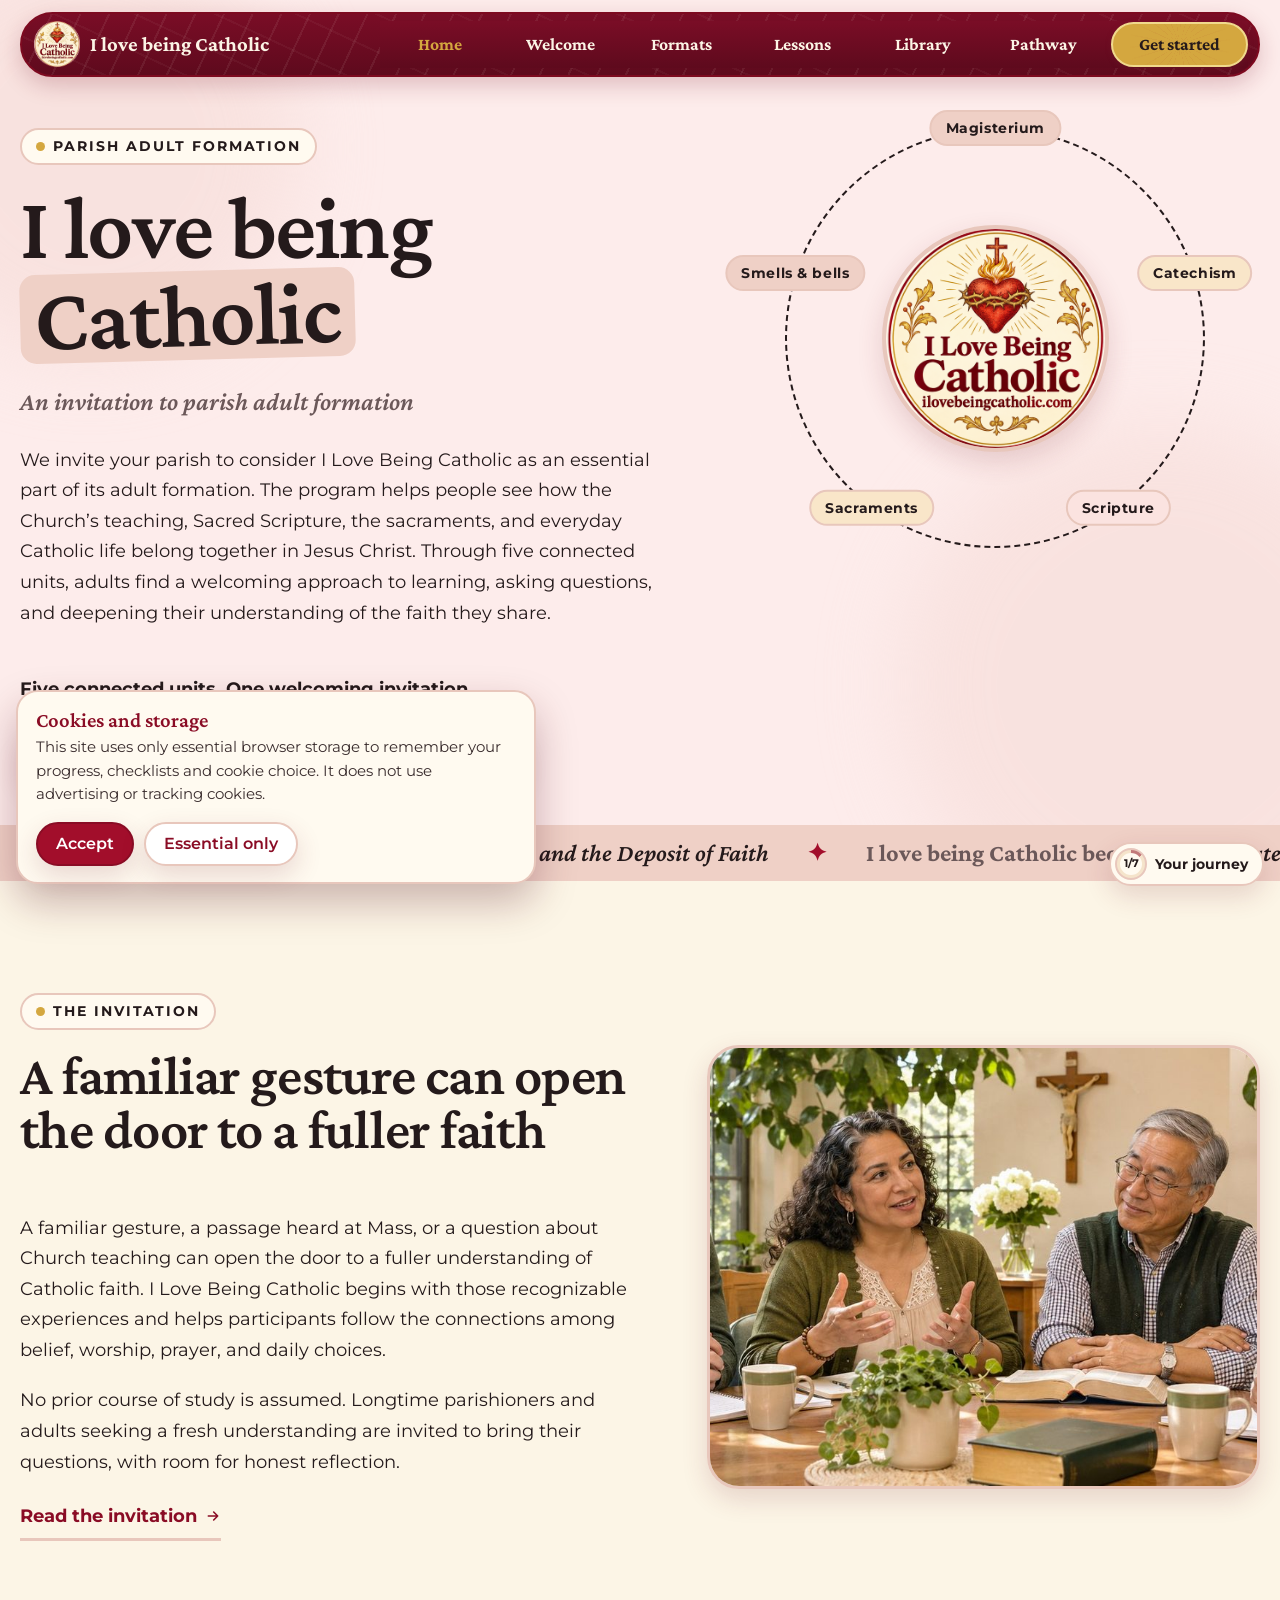
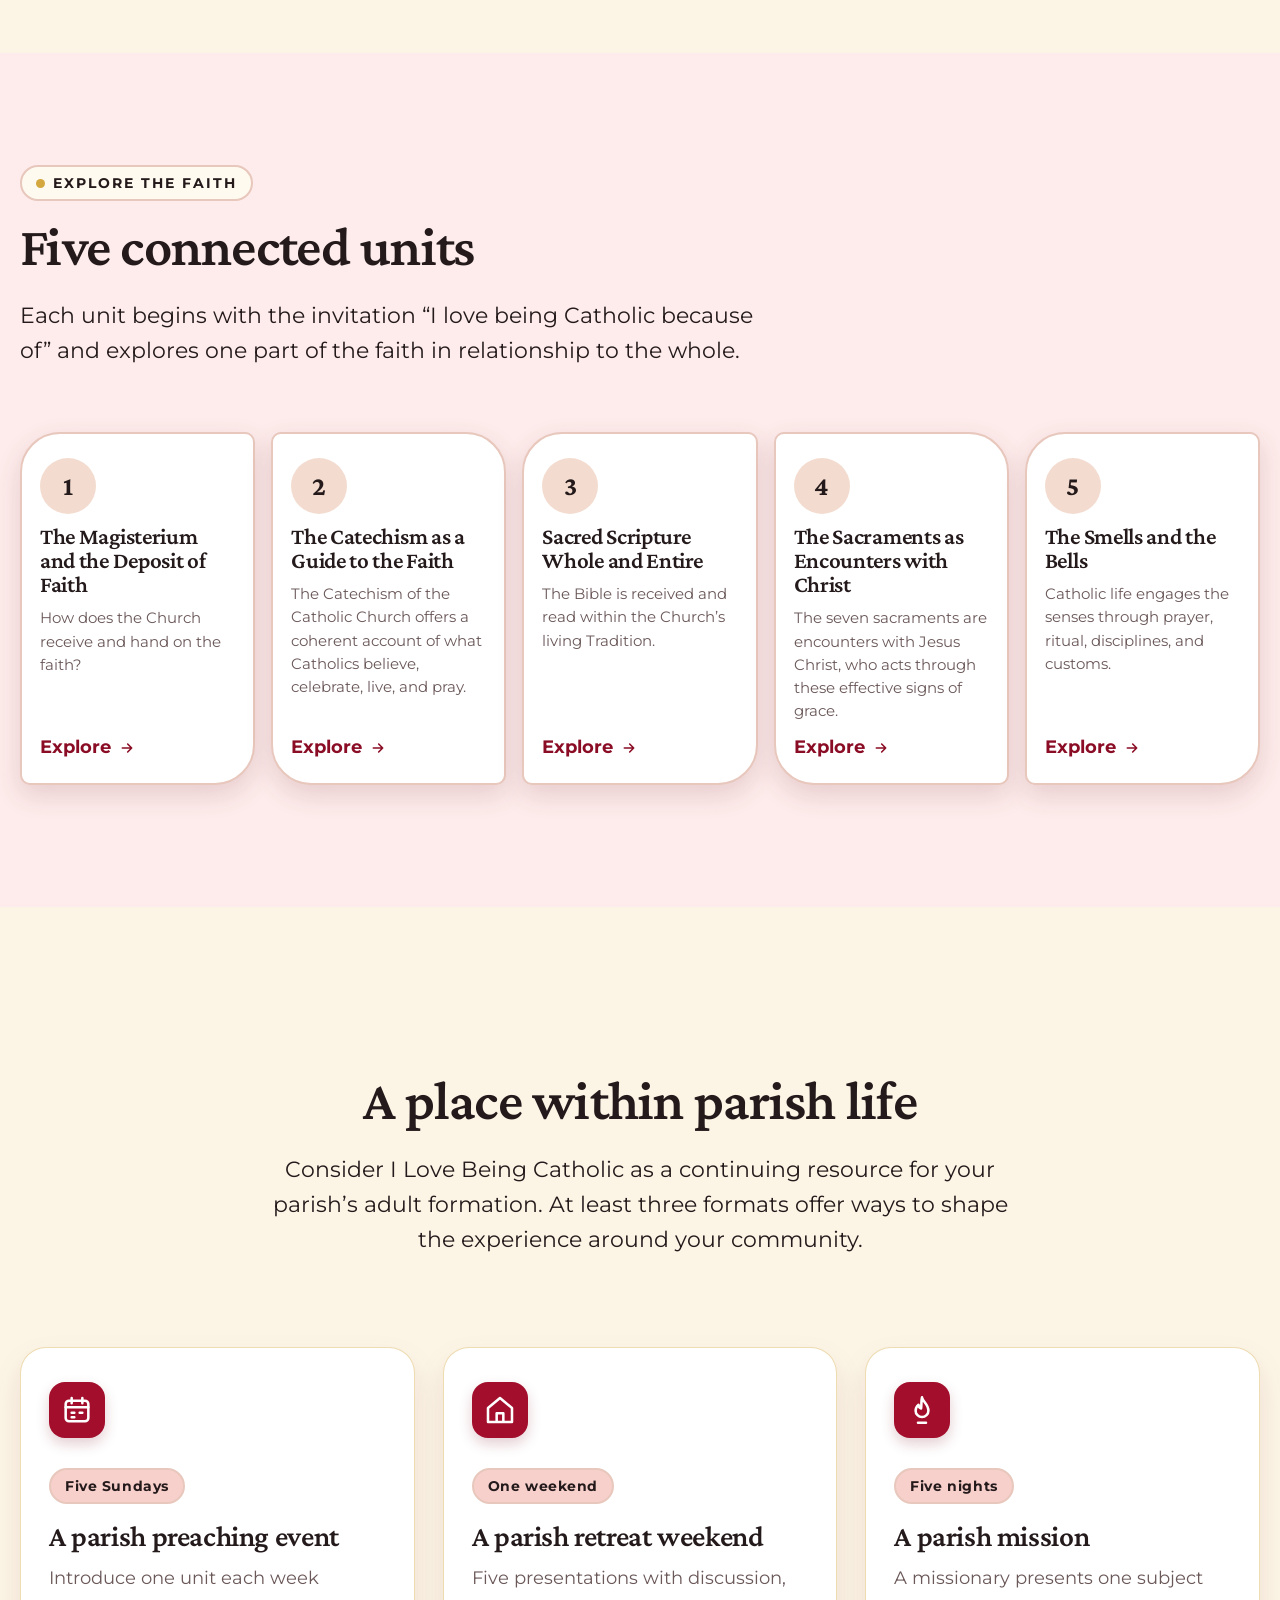
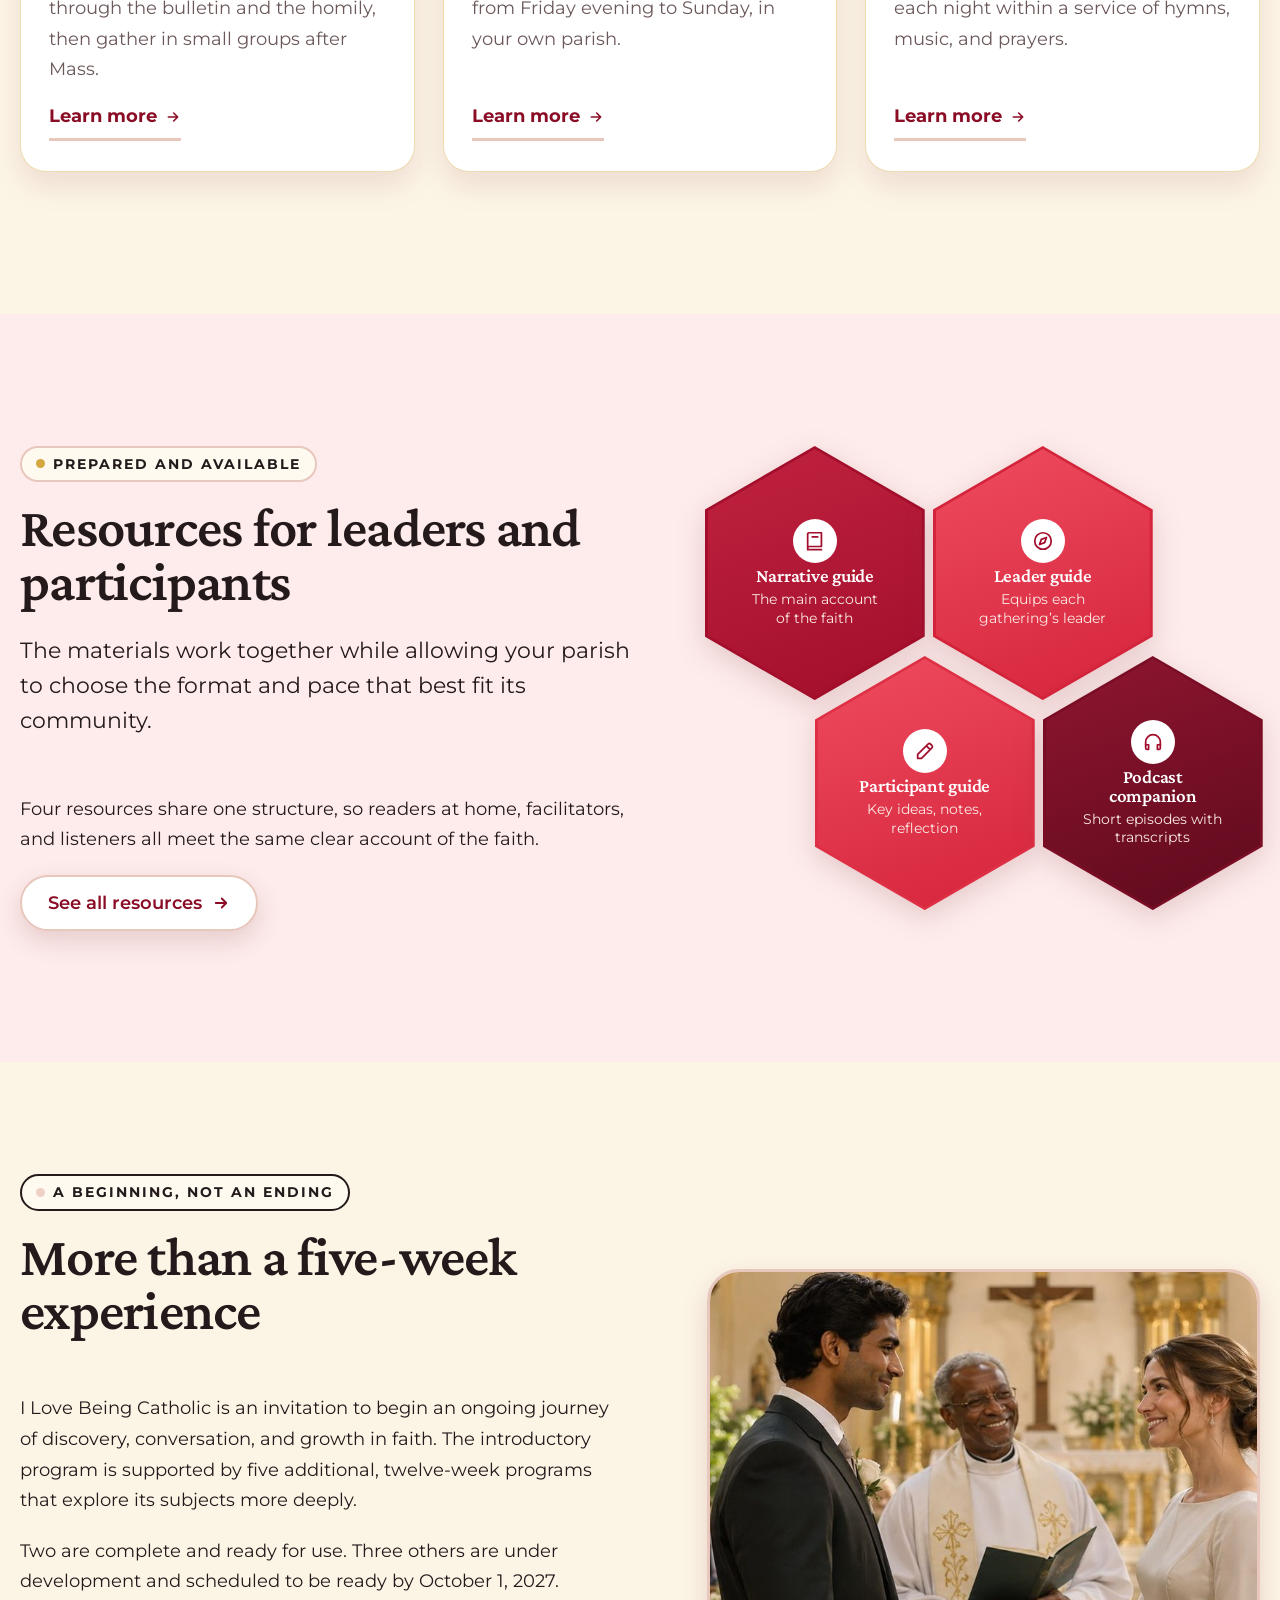
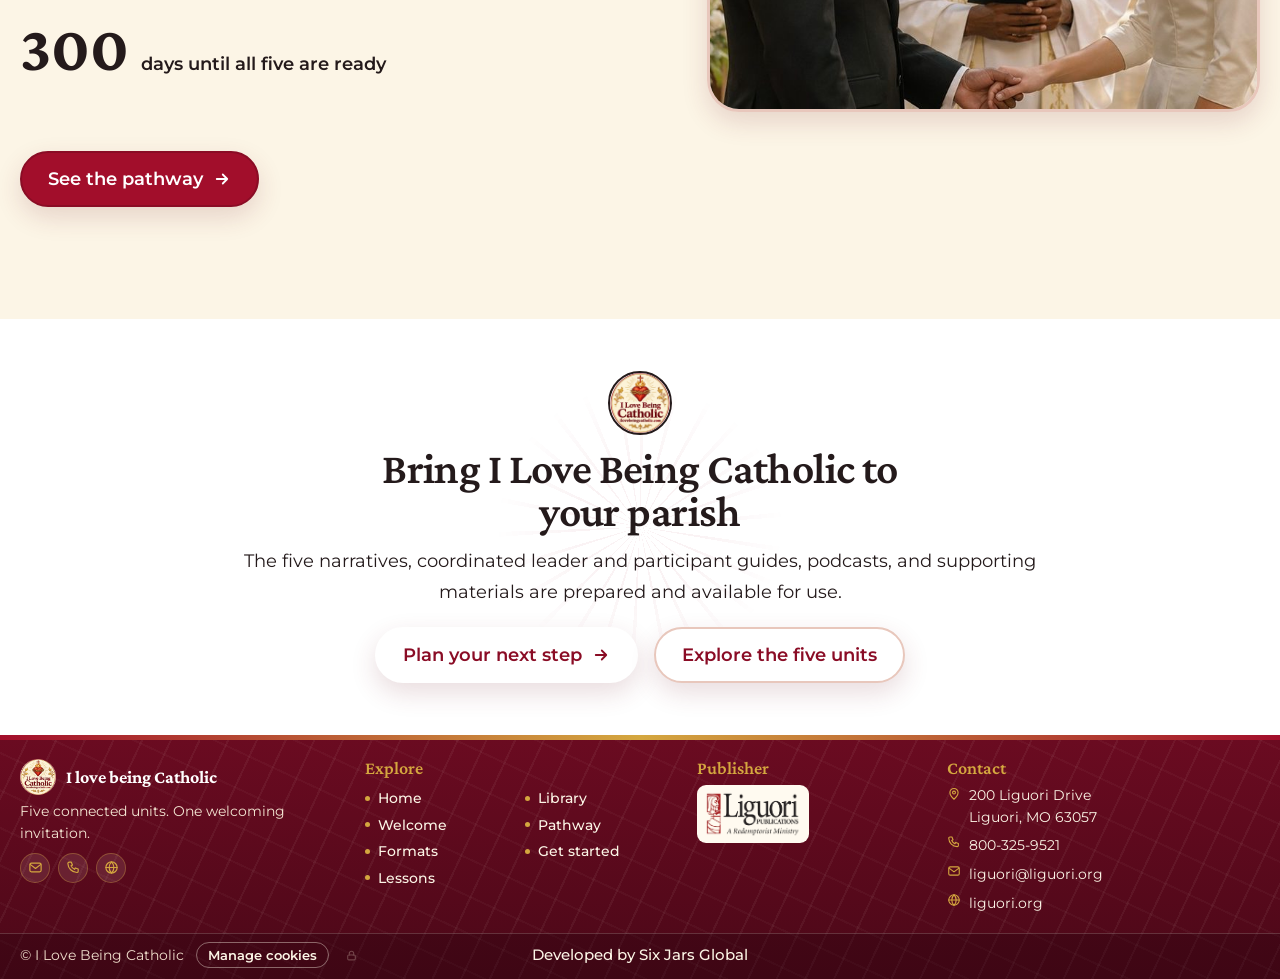
==== index.html @ 476b9423 "Tighten home hero top gap, drop solid nav active-pill bg, fix mobile contrast - Home hero: reduce to" ====
<!DOCTYPE html>
<html lang="en"><head><meta charset="utf-8"><meta name="viewport" content="width=device-width,initial-scale=1,viewport-fit=cover"><meta name="color-scheme" content="light"><meta name="format-detection" content="telephone=no"><meta name="apple-mobile-web-app-capable" content="yes"><meta name="mobile-web-app-capable" content="yes"><meta name="apple-mobile-web-app-status-bar-style" content="default"><meta name="apple-mobile-web-app-title" content="ILBC">
<title>I love being Catholic — An invitation to parish adult formation</title><meta name="description" content="Five connected units. One welcoming invitation. A parish adult formation program from Liguori Publications."><meta name="theme-color" content="#a20e2b">
<meta property="og:title" content="I love being Catholic — An invitation to parish adult formation"><meta property="og:description" content="Five connected units. One welcoming invitation. A parish adult formation program from Liguori Publications."><meta property="og:type" content="website">
<link rel="icon" type="image/png" href="assets/img/favicon.png"><link rel="apple-touch-icon" href="assets/img/apple-touch-icon.png">
<link rel="preload" href="assets/fonts/crimson-pro-latin-wght-normal.woff2" as="font" type="font/woff2" crossorigin>
<link rel="stylesheet" href="assets/css/style.css?v=1795542700"></head><body>
<a class="skip" href="#main">Skip to content</a><div class="progress" aria-hidden="true"></div>
<header class="header"><div class="bar">
<a class="brand" href="index.html" aria-label="I love being Catholic — home"><img src="assets/img/seal-512.png" alt="" width="46" height="46"><b>I love being Catholic</b></a>
<button class="burger" aria-label="Menu" aria-expanded="false" aria-controls="nav"><span></span><span></span><span></span></button>
<nav class="nav" id="nav" aria-label="Main"><ul><li><a href="index.html" aria-current="page">Home</a></li><li><a href="invitation.html">Welcome</a></li><li><a href="settings.html">Formats</a></li><li><a href="units.html">Lessons</a></li><li><a href="resources.html">Library</a></li><li><a href="beginning.html">Pathway</a></li><li><a class="cta" href="get-started.html">Get started</a></li></ul></nav>
</div></header>
<main id="main">

<section class="hero"><div class="blob a"></div><div class="blob b"></div><div class="wrap">
<div><span class="eyebrow hero-line">Parish adult formation</span>
<h1 class="hero-line" style="--i:1">I love being <span class="hl">Catholic</span></h1>
<p class="sub hero-line" style="--i:2">An invitation to parish adult formation</p>
<p class="hero-line" style="--i:3">We invite your parish to consider I Love Being Catholic as an essential part of its adult formation. The program helps people see how the Church’s teaching, Sacred Scripture, the sacraments, and everyday Catholic life belong together in Jesus Christ. Through five connected units, adults find a welcoming approach to learning, asking questions, and deepening their understanding of the faith they share.</p>
<strong class="tagline hero-line" style="--i:4">Five connected units. One welcoming invitation.</strong>
<div class="btns hero-line" style="--i:5"><a class="btn" href="units.html">Explore the five units<svg viewBox="0 0 24 24" fill="none" stroke="currentColor" stroke-width="2.4" stroke-linecap="round" stroke-linejoin="round" aria-hidden="true"><path d="M5 12h14M13 6l6 6-6 6"/></svg></a><a class="btn light" href="settings.html">Choose a setting</a></div></div>
<div class="stage hero-line" style="--i:3"><div class="orbit"></div><div class="orbit-wrap"><div class="slot" style="--a:0deg"><span class="sticker gold">Magisterium</span></div><div class="slot" style="--a:72deg"><span class="sticker">Catechism</span></div><div class="slot" style="--a:144deg"><span class="sticker gold">Scripture</span></div><div class="slot" style="--a:216deg"><span class="sticker">Sacraments</span></div><div class="slot" style="--a:288deg"><span class="sticker gold">Smells & bells</span></div></div>
<div class="seal"><img src="assets/img/seal-512.png" alt="I Love Being Catholic seal: a golden cross with rays on a green field" width="300" height="300"></div>
</div>
</div></section>

<div class="marquee" aria-label="I love being Catholic because of the Magisterium, the Catechism, Sacred Scripture, the Sacraments, the Smells and Bells"><div class="track"><span><b>I love being Catholic because of</b> the Magisterium and the Deposit of Faith</span><span><b>I love being Catholic because of</b> the Catechism</span><span><b>I love being Catholic because of</b> Sacred Scripture</span><span><b>I love being Catholic because of</b> the Sacraments</span><span><b>I love being Catholic because of</b> the Smells and Bells</span><span><b>I love being Catholic because of</b> the Magisterium and the Deposit of Faith</span><span><b>I love being Catholic because of</b> the Catechism</span><span><b>I love being Catholic because of</b> Sacred Scripture</span><span><b>I love being Catholic because of</b> the Sacraments</span><span><b>I love being Catholic because of</b> the Smells and Bells</span></div></div>

<section class="section band-m acc1"><div class="wrap split">
<div><div class="sec-head"><span class="eyebrow" data-reveal>The invitation</span><h2 data-reveal style="--d:.05s">A familiar gesture can open the door to a fuller faith</h2></div>
<p data-reveal>A familiar gesture, a passage heard at Mass, or a question about Church teaching can open the door to a fuller understanding of Catholic faith. I Love Being Catholic begins with those recognizable experiences and helps participants follow the connections among belief, worship, prayer, and daily choices.</p>
<p data-reveal>No prior course of study is assumed. Longtime parishioners and adults seeking a fresh understanding are invited to bring their questions, with room for honest reflection.</p>
<a class="link-arrow" data-reveal href="invitation.html">Read the invitation <svg viewBox="0 0 24 24" fill="none" stroke="currentColor" stroke-width="2.4" stroke-linecap="round" stroke-linejoin="round" aria-hidden="true"><path d="M5 12h14M13 6l6 6-6 6"/></svg></a></div>
<div class="photo" style="--rot:2deg" data-reveal="right"><img src="assets/img/discussion.jpg" alt="Parishioners of different ages talking together around a table with Bibles and notebooks" loading="lazy"></div>
</div></section>

<section class="section band-w acc2"><div class="wrap">
<div class="sec-head"><span class="eyebrow" data-reveal>Explore the faith</span><h2 data-reveal style="--d:.05s">Five connected units</h2><p class="lead" data-reveal style="--d:.1s">Each unit begins with the invitation “I love being Catholic because of” and explores one part of the faith in relationship to the whole.</p></div>
<div class="scroller" data-reveal tabindex="0" aria-label="The five units"><a class="card ucard" href="units.html#u1"><span class="num">1</span><h3>The Magisterium and the Deposit of Faith</h3><p>How does the Church receive and hand on the faith?</p><span class="more">Explore <svg viewBox="0 0 24 24" fill="none" stroke="currentColor" stroke-width="2.4" stroke-linecap="round" stroke-linejoin="round" aria-hidden="true"><path d="M5 12h14M13 6l6 6-6 6"/></svg></span></a><a class="card ucard" href="units.html#u2"><span class="num">2</span><h3>The Catechism as a Guide to the Faith</h3><p>The Catechism of the Catholic Church offers a coherent account of what Catholics believe, celebrate, live, and pray.</p><span class="more">Explore <svg viewBox="0 0 24 24" fill="none" stroke="currentColor" stroke-width="2.4" stroke-linecap="round" stroke-linejoin="round" aria-hidden="true"><path d="M5 12h14M13 6l6 6-6 6"/></svg></span></a><a class="card ucard" href="units.html#u3"><span class="num">3</span><h3>Sacred Scripture Whole and Entire</h3><p>The Bible is received and read within the Church’s living Tradition.</p><span class="more">Explore <svg viewBox="0 0 24 24" fill="none" stroke="currentColor" stroke-width="2.4" stroke-linecap="round" stroke-linejoin="round" aria-hidden="true"><path d="M5 12h14M13 6l6 6-6 6"/></svg></span></a><a class="card ucard" href="units.html#u4"><span class="num">4</span><h3>The Sacraments as Encounters with Christ</h3><p>The seven sacraments are encounters with Jesus Christ, who acts through these effective signs of grace.</p><span class="more">Explore <svg viewBox="0 0 24 24" fill="none" stroke="currentColor" stroke-width="2.4" stroke-linecap="round" stroke-linejoin="round" aria-hidden="true"><path d="M5 12h14M13 6l6 6-6 6"/></svg></span></a><a class="card ucard" href="units.html#u5"><span class="num">5</span><h3>The Smells and the Bells</h3><p>Catholic life engages the senses through prayer, ritual, disciplines, and customs.</p><span class="more">Explore <svg viewBox="0 0 24 24" fill="none" stroke="currentColor" stroke-width="2.4" stroke-linecap="round" stroke-linejoin="round" aria-hidden="true"><path d="M5 12h14M13 6l6 6-6 6"/></svg></span></a></div></div></section>

<section class="section band-m acc3"><div class="wrap">
<div class="sec-head center"><span class="eyebrow" data-reveal>Choose a setting</span><h2 data-reveal style="--d:.05s">A place within parish life</h2><p class="lead" data-reveal style="--d:.1s">Consider I Love Being Catholic as a continuing resource for your parish’s adult formation. At least three formats offer ways to shape the experience around your community.</p></div>
<div class="arches">
<article class="card res-card" data-reveal><div class="ic"><svg viewBox="0 0 24 24" fill="none" stroke="currentColor" stroke-width="1.9" stroke-linecap="round" stroke-linejoin="round" aria-hidden="true"><rect x="3.5" y="5" width="17" height="15.5" rx="2.5"/><path d="M3.5 10h17M8 3v4M16 3v4M8 14h2M14 14h2M8 17.5h2"/></svg></div><span class="sticker">Five Sundays</span><h3>A parish preaching event</h3><p>Introduce one unit each week through the bulletin and the homily, then gather in small groups after Mass.</p><a class="link-arrow" href="settings.html#sundays">Learn more <svg viewBox="0 0 24 24" fill="none" stroke="currentColor" stroke-width="2.4" stroke-linecap="round" stroke-linejoin="round" aria-hidden="true"><path d="M5 12h14M13 6l6 6-6 6"/></svg></a></article>
<article class="card res-card" data-reveal style="--d:.1s"><div class="ic"><svg viewBox="0 0 24 24" fill="none" stroke="currentColor" stroke-width="1.9" stroke-linecap="round" stroke-linejoin="round" aria-hidden="true"><path d="M3 21V10.5L12 3l9 7.5V21zM9.5 21v-6.5h5V21"/></svg></div><span class="sticker">One weekend</span><h3>A parish retreat weekend</h3><p>Five presentations with discussion, from Friday evening to Sunday, in your own parish.</p><a class="link-arrow" href="settings.html#retreat">Learn more <svg viewBox="0 0 24 24" fill="none" stroke="currentColor" stroke-width="2.4" stroke-linecap="round" stroke-linejoin="round" aria-hidden="true"><path d="M5 12h14M13 6l6 6-6 6"/></svg></a></article>
<article class="card res-card" data-reveal style="--d:.2s"><div class="ic"><svg viewBox="0 0 24 24" fill="none" stroke="currentColor" stroke-width="1.9" stroke-linecap="round" stroke-linejoin="round" aria-hidden="true"><path d="M12 2.5c.5 3.2 4.8 5.2 4.8 10a4.8 4.8 0 0 1-9.6 0c0-2 .9-3.3 2.2-4.4.1 1.7.9 2.6 1.9 2.8C11.8 8.6 11.2 5.6 12 2.5z"/><path d="M9 21.5h6"/></svg></div><span class="sticker">Five nights</span><h3>A parish mission</h3><p>A missionary presents one subject each night within a service of hymns, music, and prayers.</p><a class="link-arrow" href="settings.html#mission">Learn more <svg viewBox="0 0 24 24" fill="none" stroke="currentColor" stroke-width="2.4" stroke-linecap="round" stroke-linejoin="round" aria-hidden="true"><path d="M5 12h14M13 6l6 6-6 6"/></svg></a></article>
</div></div></section>

<section class="section band-w acc1"><div class="wrap split">
<div><div class="sec-head"><span class="eyebrow" data-reveal>Prepared and available</span><h2 data-reveal style="--d:.05s">Resources for leaders and participants</h2><p class="lead" data-reveal style="--d:.1s">The materials work together while allowing your parish to choose the format and pace that best fit its community.</p></div>
<p data-reveal>Four resources share one structure, so readers at home, facilitators, and listeners all meet the same clear account of the faith.</p>
<a class="btn light" data-reveal href="resources.html">See all resources<svg viewBox="0 0 24 24" fill="none" stroke="currentColor" stroke-width="2.4" stroke-linecap="round" stroke-linejoin="round" aria-hidden="true"><path d="M5 12h14M13 6l6 6-6 6"/></svg></a></div>
<div class="honey" data-reveal="right"><div class="row a">
<a class="hexwrap" href="resources.html"><div class="hex"><span class="ic"><svg viewBox="0 0 24 24" fill="none" stroke="currentColor" stroke-width="1.9" stroke-linecap="round" stroke-linejoin="round" aria-hidden="true"><path d="M4 4.5A1.5 1.5 0 0 1 5.5 3H19v15H6a2 2 0 0 0-2 2zM4 20v1.5h15M9 7.5h6"/></svg></span><h3>Narrative guide</h3><p>The main account of the faith</p></div></a>
<a class="hexwrap" href="resources.html"><div class="hex"><span class="ic"><svg viewBox="0 0 24 24" fill="none" stroke="currentColor" stroke-width="1.9" stroke-linecap="round" stroke-linejoin="round" aria-hidden="true"><circle cx="12" cy="12" r="9"/><path d="M15.8 8.2l-2 5.6-5.6 2 2-5.6z"/></svg></span><h3>Leader guide</h3><p>Equips each gathering’s leader</p></div></a></div>
<div class="row b">
<a class="hexwrap" href="resources.html"><div class="hex"><span class="ic"><svg viewBox="0 0 24 24" fill="none" stroke="currentColor" stroke-width="1.9" stroke-linecap="round" stroke-linejoin="round" aria-hidden="true"><path d="M4 20h4.2L19.5 8.7a2 2 0 0 0 0-2.8l-1.4-1.4a2 2 0 0 0-2.8 0L4 15.8zM13.5 6.3l4.2 4.2"/></svg></span><h3>Participant guide</h3><p>Key ideas, notes, reflection</p></div></a>
<a class="hexwrap" href="resources.html"><div class="hex"><span class="ic"><svg viewBox="0 0 24 24" fill="none" stroke="currentColor" stroke-width="1.9" stroke-linecap="round" stroke-linejoin="round" aria-hidden="true"><path d="M4 15v-3a8 8 0 0 1 16 0v3"/><path d="M4 15h3.2v5H5.5A1.5 1.5 0 0 1 4 18.5zM20 15h-3.2v5h1.7a1.5 1.5 0 0 0 1.5-1.5z"/></svg></span><h3>Podcast companion</h3><p>Short episodes with transcripts</p></div></a></div></div>
</div></section>

<section class="section band-m acc2 on-ink"><div class="wrap split">
<div><div class="sec-head"><span class="eyebrow" data-reveal>A beginning, not an ending</span><h2 data-reveal style="--d:.05s">More than a five-week experience</h2></div>
<p data-reveal>I Love Being Catholic is an invitation to begin an ongoing journey of discovery, conversation, and growth in faith. The introductory program is supported by five additional, twelve-week programs that explore its subjects more deeply.</p>
<p data-reveal>Two are complete and ready for use. Three others are under development and scheduled to be ready by October 1, 2027.</p>
<p class="count" data-reveal><span data-countdown="2027-10-01">0</span> <small style="font:600 1rem var(--sans);">days until all five are ready</small></p>
<a class="btn gold" data-reveal href="beginning.html">See the pathway<svg viewBox="0 0 24 24" fill="none" stroke="currentColor" stroke-width="2.4" stroke-linecap="round" stroke-linejoin="round" aria-hidden="true"><path d="M5 12h14M13 6l6 6-6 6"/></svg></a></div>
<div class="photo" style="--rot:-2deg" data-reveal="right"><img src="assets/img/wedding.jpg" alt="A couple exchanging vows before a priest in a bright church" loading="lazy"></div></div></section>

<section class="cta on-ink"><div class="wrap"><img class="s" src="assets/img/seal-512.png" alt="" width="110" height="110" data-reveal="zoom">
<h2 data-reveal>Bring I Love Being Catholic to your parish</h2><p data-reveal style="--d:.1s">The five narratives, coordinated leader and participant guides, podcasts, and supporting materials are prepared and available for use.</p>
<div class="btns" data-reveal style="--d:.2s"><a class="btn gold" href="get-started.html">Plan your next step<svg viewBox="0 0 24 24" fill="none" stroke="currentColor" stroke-width="2.4" stroke-linecap="round" stroke-linejoin="round" aria-hidden="true"><path d="M5 12h14M13 6l6 6-6 6"/></svg></a><a class="btn light" href="units.html">Explore the five units</a></div></div></section>
</main>
<footer class="foot"><div class="foot-glow" aria-hidden="true"></div>
<div class="wrap foot-grid">
<div class="foot-brand"><div class="fb"><img src="assets/img/seal-512.png" alt="" width="72" height="72"><b>I love being Catholic</b></div>
<p>Five connected units. One welcoming invitation.</p>
<div class="foot-ico"><a href="mailto:liguori@liguori.org" aria-label="Email Liguori Publications"><svg viewBox="0 0 24 24" fill="none" stroke="currentColor" stroke-width="1.9" stroke-linecap="round" stroke-linejoin="round" aria-hidden="true"><rect x="3" y="5" width="18" height="14" rx="2.5"/><path d="m3.5 7 8.5 6.5L20.5 7"/></svg></a><a href="tel:+18003259521" aria-label="Call Liguori Publications"><svg viewBox="0 0 24 24" fill="none" stroke="currentColor" stroke-width="1.9" stroke-linecap="round" stroke-linejoin="round" aria-hidden="true"><path d="M5 3.5h3.5l1.8 4.5-2.2 1.4a11 11 0 0 0 5.5 5.5l1.4-2.2 4.5 1.8V18a2 2 0 0 1-2 2A15 15 0 0 1 3 5.5a2 2 0 0 1 2-2z"/></svg></a><a href="https://www.liguori.org" target="_blank" rel="noopener" aria-label="Visit liguori.org"><svg viewBox="0 0 24 24" fill="none" stroke="currentColor" stroke-width="1.9" stroke-linecap="round" stroke-linejoin="round" aria-hidden="true"><circle cx="12" cy="12" r="9"/><path d="M3 12h18M12 3c2.6 2.6 3.8 5.6 3.8 9S14.6 18.4 12 21c-2.6-2.6-3.8-5.6-3.8-9S9.4 5.6 12 3z"/></svg></a></div></div>
<div><h4>Explore</h4><ul class="foot-list"><li><a href="index.html">Home</a></li><li><a href="invitation.html">Welcome</a></li><li><a href="settings.html">Formats</a></li><li><a href="units.html">Lessons</a></li><li><a href="resources.html">Library</a></li><li><a href="beginning.html">Pathway</a></li><li><a href="get-started.html">Get started</a></li></ul></div>
<div><h4>Publisher</h4><img class="lg" src="assets/img/liguori-logo.png" alt="Liguori Publications, A Redemptorist Ministry" width="200" height="94"></div>
<div><h4>Contact</h4><ul class="foot-contact">
<li><svg viewBox="0 0 24 24" fill="none" stroke="currentColor" stroke-width="1.9" stroke-linecap="round" stroke-linejoin="round" aria-hidden="true"><path d="M12 21s7-6.2 7-11.5a7 7 0 0 0-14 0C5 14.8 12 21 12 21z"/><circle cx="12" cy="9.5" r="2.5"/></svg><span>200 Liguori Drive<br>Liguori, MO 63057</span></li>
<li><svg viewBox="0 0 24 24" fill="none" stroke="currentColor" stroke-width="1.9" stroke-linecap="round" stroke-linejoin="round" aria-hidden="true"><path d="M5 3.5h3.5l1.8 4.5-2.2 1.4a11 11 0 0 0 5.5 5.5l1.4-2.2 4.5 1.8V18a2 2 0 0 1-2 2A15 15 0 0 1 3 5.5a2 2 0 0 1 2-2z"/></svg><a href="tel:+18003259521">800-325-9521</a></li>
<li><svg viewBox="0 0 24 24" fill="none" stroke="currentColor" stroke-width="1.9" stroke-linecap="round" stroke-linejoin="round" aria-hidden="true"><rect x="3" y="5" width="18" height="14" rx="2.5"/><path d="m3.5 7 8.5 6.5L20.5 7"/></svg><a href="mailto:liguori@liguori.org">liguori@liguori.org</a></li>
<li><svg viewBox="0 0 24 24" fill="none" stroke="currentColor" stroke-width="1.9" stroke-linecap="round" stroke-linejoin="round" aria-hidden="true"><circle cx="12" cy="12" r="9"/><path d="M3 12h18M12 3c2.6 2.6 3.8 5.6 3.8 9S14.6 18.4 12 21c-2.6-2.6-3.8-5.6-3.8-9S9.4 5.6 12 3z"/></svg><a href="https://www.liguori.org" target="_blank" rel="noopener">liguori.org</a></li></ul></div>
</div>
<div class="foot-bar"><div class="wrap">
<div class="fb-left"><span class="copy">&copy; I Love Being Catholic</span><button type="button" class="cookie-manage">Manage cookies</button><button type="button" class="ed-lock" aria-label="Site editor sign in" title="Site editor"><svg viewBox="0 0 24 24" width="13" height="13" fill="none" stroke="currentColor" stroke-width="2" stroke-linecap="round" aria-hidden="true"><rect x="5" y="11" width="14" height="9" rx="2"/><path d="M8 11V8a4 4 0 0 1 8 0v3"/></svg></button></div>
<div class="credit"><span>Developed by Six Jars Global</span></div>
</div></div></footer>
<div class="cookie" id="cookie" role="dialog" aria-labelledby="ck-t" aria-live="polite" hidden>
<div><b id="ck-t">Cookies and storage</b><p>This site uses only essential browser storage to remember your progress, checklists and cookie choice. It does not use advertising or tracking cookies.</p></div>
<div class="ck-btns"><button type="button" class="btn small" data-ck="all">Accept</button><button type="button" class="btn light small" data-ck="essential">Essential only</button></div></div>
<a class="to-next" href="invitation.html" aria-label="Next page"><span class="nx-t">Next</span><svg viewBox="0 0 24 24" width="18" height="18" fill="none" stroke="currentColor" stroke-width="2.4" stroke-linecap="round" stroke-linejoin="round" aria-hidden="true"><path d="M5 12h14M13 6l6 6-6 6"/></svg></a>
<button class="to-top" aria-label="Back to top"><svg viewBox="0 0 24 24" fill="none" stroke="currentColor" stroke-width="2.4" stroke-linecap="round" stroke-linejoin="round" aria-hidden="true"><path d="M12 19V5M6 11l6-6 6 6"/></svg></button>
<script src="assets/js/main.js?v=1795542700"></script>
<script src="assets/js/admin.js?v=1795542700" defer></script></body></html>
---- assets/css/style.css ----
@font-face{font-family:'Montserrat';font-style:normal;font-weight:100 900;font-display:swap;src:url(../fonts/montserrat-latin-wght-normal.woff2) format('woff2')}
@font-face{font-family:'Crimson Pro';font-style:normal;font-weight:200 900;font-display:swap;src:url(../fonts/crimson-pro-latin-wght-normal.woff2) format('woff2')}
@font-face{font-family:'Crimson Pro';font-style:italic;font-weight:200 900;font-display:swap;src:url(../fonts/crimson-pro-latin-wght-italic.woff2) format('woff2')}
/* =============================================================
   I Love Being Catholic — v2  ·  "fresh sticker-pop"
   Palette: mint set supplied by the client (#efd0c6 → #fcf5e6)
   with a neutral charcoal for text and outlines. Only the logo keeps green and gold.
   ============================================================= */

:root{
  /* palette (client) */
  --mint-1:#efd0c6; --mint-2:#f3dccf; --mint-3:#f5e4cb; --mint-4:#f9eedb; --mint-5:#fcf5e6;
  --paper:#fffaf0;               /* lighter tint of the palette, for cards */
  /* anchors (brochure seal) */
  --ink:#241a1b; --ink-2:#3a2d2e; --ink-soft:#6b5859; --edge:#c27a7a; --edge-soft:#e8c7bc;
  --gold:#efd0c6; --gold-deep:#2c2223;
  /* roles */
  --bg:var(--mint-5); --text:var(--ink); --text-2:var(--ink-soft); --line:var(--ink);
  --r-s:12px; --r-m:22px; --r-l:32px;
  --sans:'Montserrat','Futura','Century Gothic',Arial,sans-serif;
  --serif:'Crimson Pro','Minion Pro','Iowan Old Style',Georgia,serif;
  --ease:cubic-bezier(.2,.8,.2,1); --bounce:cubic-bezier(.34,1.56,.64,1);
  --wrap:1180px;
  --pop:0 10px 26px rgba(120,40,50,.16);
}
*{box-sizing:border-box}
html{scroll-behavior:smooth;-webkit-text-size-adjust:100%;overflow-x:clip}
body{margin:0;font-family:var(--sans);font-size:1.0625rem;line-height:1.7;color:var(--text);background:var(--bg);overflow-x:clip;animation:pageIn .6s var(--ease) both}
@keyframes pageIn{from{opacity:0}to{opacity:1}}
img{max-width:100%;height:auto;display:block}
h1,h2,h3,h4{font-family:var(--serif);font-weight:700;line-height:1.12;letter-spacing:-.015em;margin:0 0 .5em;color:var(--ink)}
h1{font-size:clamp(2.5rem,6.2vw,5rem)} h2{font-size:clamp(1.9rem,3.8vw,3rem)} h3{font-size:clamp(1.25rem,2vw,1.55rem)}
p{margin:0 0 1.1em;max-width:66ch}
a{color:var(--ink);text-decoration-thickness:2px;text-underline-offset:4px}
@media(hover:hover){a:hover{color:var(--ink-2)}}
:focus-visible{outline:3px solid var(--edge-soft);outline-offset:3px;border-radius:6px;box-shadow:0 0 0 6px var(--gold)}
.on-ink :focus-visible{outline-color:var(--gold);box-shadow:none}
.wrap{width:min(var(--wrap),calc(100% - 40px));margin-inline:auto}
.sr{position:absolute;width:1px;height:1px;overflow:hidden;clip:rect(0 0 0 0)}
.skip{position:absolute;left:12px;top:-70px;background:var(--mint-1);color:var(--ink);padding:12px 18px;border-radius:12px;z-index:300;font-weight:700;transition:top .2s}
.skip:focus{top:12px}
.progress{position:fixed;left:0;top:0;height:5px;width:100%;transform-origin:0 50%;transform:scaleX(0);background:var(--mint-1);z-index:200}

/* ---------- header (floating pill) ---------- */
.header{position:sticky;top:0;z-index:150;padding:12px 0;pointer-events:none}
.header .bar{pointer-events:auto;width:min(var(--wrap),calc(100% - 24px));margin-inline:auto;display:flex;align-items:center;justify-content:space-between;gap:14px;background:var(--paper);border:2px solid var(--edge-soft);border-radius:999px;padding:7px 10px 7px 12px;box-shadow:0 10px 26px rgba(120,40,50,.16);transition:transform .4s var(--ease)}
.header.hide .bar{transform:translateY(-130%)}
.brand{display:flex;align-items:center;gap:10px;text-decoration:none;color:var(--ink)}
.brand img{width:46px;height:46px;transition:transform .6s var(--bounce)}
@media(hover:hover){.brand:hover img{transform:rotate(-14deg) scale(1.08)}}
.brand b{font-family:var(--serif);font-size:1.08rem;line-height:1.1;letter-spacing:-.01em}
.nav ul{display:flex;gap:2px;list-style:none;margin:0;padding:0;align-items:center}
.nav a{display:block;font-weight:600;font-size:.92rem;text-decoration:none;padding:10px 14px;border-radius:999px;transition:background .2s,transform .3s var(--bounce)}
@media(hover:hover){.nav a:hover{background:var(--mint-3);transform:translateY(-2px)}}
.nav a[aria-current="page"]{background:var(--mint-1);color:var(--ink)}
.nav a.cta{background:var(--gold);color:var(--ink);border:2px solid var(--edge-soft);margin-left:6px;padding:8px 16px;box-shadow:0 2px 6px rgba(120,40,50,.22)}
@media(hover:hover){.nav a.cta:hover{background:#fcf5e6}}
.nav a.cta[aria-current="page"]{background:var(--mint-1);color:var(--ink)}
.burger{display:none;width:48px;height:48px;border-radius:50%;background:var(--mint-3);border:2px solid var(--edge-soft);cursor:pointer;padding:0;position:relative}
.burger span{position:absolute;left:12px;right:12px;height:2.5px;background:var(--mint-1);border-radius:2px;transition:transform .35s var(--ease),opacity .2s}
.burger span:nth-child(1){top:15px}.burger span:nth-child(2){top:22px}.burger span:nth-child(3){top:29px}
.burger[aria-expanded="true"] span:nth-child(1){transform:translateY(7px) rotate(45deg)}
.burger[aria-expanded="true"] span:nth-child(2){opacity:0}
.burger[aria-expanded="true"] span:nth-child(3){transform:translateY(-7px) rotate(-45deg)}

/* ---------- buttons (tactile) ---------- */
.btn{display:inline-flex;align-items:center;gap:10px;font:700 1rem/1 var(--sans);text-decoration:none;padding:17px 26px;min-height:52px;border-radius:999px;border:2px solid var(--edge-soft);cursor:pointer;background:var(--mint-1);color:var(--ink);box-shadow:0 10px 26px rgba(120,40,50,.16);transition:transform .15s,box-shadow .15s,background .2s}
@media(hover:hover){.btn:hover{transform:translateY(-3px);box-shadow:0 10px 26px rgba(120,40,50,.16);color:var(--mint-5)}}
.btn:active{transform:translateY(5px);box-shadow:0 2px 6px rgba(120,40,50,.22)}
.btn svg{width:18px;height:18px;transition:transform .3s var(--bounce)}
@media(hover:hover){.btn:hover svg{transform:translateX(4px)}}
.btn.light{background:var(--paper);color:var(--ink);box-shadow:0 10px 26px rgba(120,40,50,.16)}
@media(hover:hover){.btn.light:hover{background:#fff;color:var(--ink);box-shadow:0 10px 26px rgba(120,40,50,.16)}}
.btn.light:active{box-shadow:0 2px 6px rgba(120,40,50,.22)}
.btn.gold{background:var(--gold);color:var(--ink);box-shadow:0 10px 26px rgba(120,40,50,.16)}
@media(hover:hover){.btn.gold:hover{background:#fcf5e6;color:var(--ink);box-shadow:0 10px 26px rgba(120,40,50,.16)}}
.btn.gold:active{box-shadow:0 2px 6px rgba(120,40,50,.22)}
.btn.small{padding:12px 18px;min-height:44px;font-size:.92rem}

/* ---------- shared pieces ---------- */
.eyebrow{display:inline-flex;align-items:center;gap:8px;font:700 .8rem/1 var(--sans);letter-spacing:.14em;text-transform:uppercase;background:var(--paper);border:2px solid var(--edge-soft);border-radius:999px;padding:9px 14px;margin-bottom:18px;color:var(--ink)}
.eyebrow::before{content:"";width:9px;height:9px;border-radius:50%;background:var(--mint-1)}
.on-ink .eyebrow{background:var(--mint-2);border-color:var(--gold);color:var(--ink)}
.on-ink .eyebrow::before{background:var(--gold)}
.sticker{display:inline-block;font:700 .82rem/1 var(--sans);letter-spacing:.04em;padding:9px 14px;border-radius:999px;border:2px solid var(--edge-soft);background:var(--paper);transform:rotate(var(--rot,0deg))}
.sticker.fill{background:var(--mint-1);color:var(--ink)}
.sticker.gold{background:var(--gold);color:var(--ink)}
.lead{font-size:clamp(1.15rem,1.7vw,1.3rem);line-height:1.6}
.section{padding:clamp(64px,9vw,112px) 0;position:relative}
.s1{background:var(--mint-1)}.s2{background:var(--mint-2)}.s3{background:var(--mint-3)}.s4{background:var(--mint-4)}.s5{background:var(--mint-5)}
.on-ink{background:var(--mint-1);color:var(--ink)}
.on-ink h1,.on-ink h2,.on-ink h3,.on-ink h4{color:#fff}
.on-ink p{color:var(--mint-5)}
.on-ink a:not(.btn){color:var(--gold)}
.sec-head{max-width:760px;margin-bottom:clamp(32px,5vw,56px)}
.sec-head.center{margin-inline:auto;text-align:center}.sec-head.center p{margin-inline:auto}
.grid{display:grid;gap:24px}.g2{grid-template-columns:repeat(2,1fr)}.g3{grid-template-columns:repeat(3,1fr)}.g4{grid-template-columns:repeat(4,1fr)}
.split{display:grid;grid-template-columns:1.05fr .95fr;gap:clamp(32px,6vw,80px);align-items:center}
.split.rev>:first-child{order:2}
.card{background:var(--paper);border:2px solid var(--edge-soft);border-radius:var(--r-m);padding:28px;box-shadow:0 10px 26px rgba(120,40,50,.16);transition:transform .3s var(--bounce),box-shadow .3s var(--ease)}
@media(hover:hover){.card:hover{transform:translateY(-6px) rotate(-.4deg);box-shadow:0 10px 26px rgba(120,40,50,.16)}}
.photo{position:relative;border:3px solid var(--edge-soft);border-radius:var(--r-l);overflow:hidden;box-shadow:0 10px 26px rgba(120,40,50,.16);transform:rotate(var(--rot,0deg));transition:transform .5s var(--bounce),box-shadow .5s}
.photo img{width:100%;height:100%;object-fit:cover;aspect-ratio:4/3.2;transition:transform .9s var(--ease)}
@media(hover:hover){.photo:hover{transform:rotate(0deg) translateY(-6px);box-shadow:0 10px 26px rgba(120,40,50,.16)}}
@media(hover:hover){.photo:hover img{transform:scale(1.06)}}
.photo .tag{position:absolute;left:14px;bottom:14px;z-index:2}
.callout{background:var(--paper);border:2px dashed var(--ink);border-radius:var(--r-m);padding:18px 22px;margin:22px 0 0}
.callout b{display:block;font:700 .78rem/1 var(--sans);letter-spacing:.14em;text-transform:uppercase;margin-bottom:8px}
.link-arrow{display:inline-flex;align-items:center;gap:8px;font-weight:700;text-decoration:none;border-bottom:3px solid var(--edge-soft);padding-bottom:2px}
.link-arrow svg{width:16px;height:16px;transition:transform .3s var(--bounce)}
@media(hover:hover){.link-arrow:hover svg{transform:translateX(5px)}}
.on-ink .link-arrow{border-color:var(--gold)}

/* reveal */
[data-reveal]{opacity:0;transform:translateY(30px);transition:opacity .8s var(--ease),transform .8s var(--ease);transition-delay:var(--d,0s)}
[data-reveal="left"]{transform:translateX(-40px)}[data-reveal="right"]{transform:translateX(40px)}[data-reveal="zoom"]{transform:scale(.9)}
[data-reveal].in{opacity:1;transform:none}

/* ---------- home hero ---------- */
.hero{position:relative;overflow:hidden;background:linear-gradient(160deg,var(--mint-1),var(--mint-4) 55%,var(--mint-5));isolation:isolate}
.blob{position:absolute;border-radius:50%;filter:blur(40px);opacity:.7;z-index:-1;animation:drift 18s ease-in-out infinite alternate}
.blob.a{width:420px;height:420px;background:var(--mint-2);left:-120px;top:-60px}
.blob.b{width:520px;height:520px;background:var(--mint-3);right:-140px;bottom:-120px;animation-delay:-6s}
@keyframes drift{to{transform:translate(60px,40px) scale(1.12)}}
.hero .wrap{display:grid;grid-template-columns:1.1fr .9fr;gap:clamp(24px,5vw,64px);align-items:center;padding:clamp(40px,7vw,96px) 0 clamp(70px,9vw,120px)}
.hero h1{margin-bottom:.3em}
.hero h1 .hl{display:inline-block;background:var(--mint-1);color:var(--ink);padding:0 .18em;border-radius:.2em;transform:rotate(-1.5deg)}
.hero .sub{font:600 clamp(1.15rem,2vw,1.4rem)/1.4 var(--serif);font-style:italic;color:var(--ink-soft);margin-bottom:1em}
.hero .btns{display:flex;gap:14px;flex-wrap:wrap;margin-top:26px}
.hero .tagline{display:inline-block;margin-top:26px;font-weight:700}
.hero-line{opacity:0;transform:translateY(24px);animation:up .8s var(--ease) forwards;animation-delay:calc(.15s + var(--i,0)*.12s)}
@keyframes up{to{opacity:1;transform:none}}
.stage{position:relative;aspect-ratio:1;width:min(500px,86vw);justify-self:center}
.stage .seal{position:absolute;inset:23%;border-radius:50%;border:4px solid var(--edge-soft);box-shadow:0 10px 26px rgba(120,40,50,.16);z-index:3;background:var(--mint-1);animation:bob 5s ease-in-out infinite}
.stage .seal img{width:100%;height:100%;border-radius:50%}
@keyframes bob{50%{transform:translateY(-12px)}}
.orbit{position:absolute;inset:0;border-radius:50%;border:2px dashed var(--ink)}
.orbit-wrap{position:absolute;inset:0;animation:spin 46s linear infinite}
.orbit-wrap .slot{position:absolute;inset:0;transform:rotate(var(--a))}
.orbit-wrap .slot .sticker{position:absolute;left:50%;top:-18px;white-space:nowrap;transform:translateX(-50%) rotate(calc(var(--a) * -1));animation:spinrev 46s linear infinite}
@keyframes spin{to{transform:rotate(360deg)}}
@keyframes spinrev{to{transform:translateX(-50%) rotate(calc(var(--a) * -1 - 360deg))}}
.float-photo{position:absolute;width:34%;border:3px solid var(--edge-soft);border-radius:20px;overflow:hidden;box-shadow:0 10px 26px rgba(120,40,50,.16);z-index:4;animation:bob 6s ease-in-out infinite}
.float-photo img{aspect-ratio:1;object-fit:cover}
.float-photo.p1{left:-4%;bottom:6%;--rot:-6deg;transform:rotate(-6deg);animation-delay:-2s}
.float-photo.p2{right:-4%;top:2%;transform:rotate(5deg);animation-delay:-4s}

/* ---------- inner banner (equal height on every inner page) ---------- */
.page-hero{position:relative;height:clamp(380px,30vw,440px);background:var(--mint-1);color:var(--ink);overflow:hidden;isolation:isolate;border-bottom:4px solid var(--edge-soft);margin-top:-82px}
.page-hero .bg{position:absolute;inset:-8% 0;background-size:cover;background-position:center;z-index:-3;transform:translateY(var(--py,0))}
.page-hero::before{content:"";position:absolute;inset:0;background:linear-gradient(90deg,rgba(36,26,27,.94),rgba(36,26,27,.78) 55%,rgba(36,26,27,.5));z-index:-2}
.page-hero::after{content:"";position:absolute;left:0;right:0;bottom:-2px;height:50px;background:var(--bg);clip-path:ellipse(60% 100% at 50% 100%);z-index:1}
.page-hero .wrap{height:100%;display:flex;flex-direction:column;justify-content:center;padding:96px 0 56px}
.page-hero h1{color:#fff;font-size:clamp(2.2rem,4.8vw,3.9rem);max-width:20ch}
.page-hero p{font-size:1.18rem;color:var(--mint-5);max-width:54ch;margin:0}
.crumbs{font:700 .8rem/1 var(--sans);letter-spacing:.12em;text-transform:uppercase;margin-bottom:18px;color:var(--gold)}
.crumbs a{color:var(--gold);text-decoration:none}@media(hover:hover){.crumbs a:hover{color:#fff}}

/* ---------- marquee + stats ---------- */
.marquee{background:var(--mint-1);color:var(--ink);overflow:hidden;padding:16px 0;border-block:3px solid var(--edge-soft)}
.marquee .track{display:flex;width:max-content;animation:marq 50s linear infinite}
@media(hover:hover){.marquee:hover .track{animation-play-state:paused}}
.marquee span{white-space:nowrap;font:italic 600 clamp(1.05rem,2vw,1.35rem)/1 var(--serif);padding:0 20px;display:flex;align-items:center;gap:40px}
.marquee span b{font-style:normal;color:var(--gold)}
.marquee span::after{content:"✦";color:var(--gold);font-style:normal}
@keyframes marq{to{transform:translateX(-50%)}}
.stats{display:grid;grid-template-columns:repeat(4,1fr);gap:18px}
.stat{background:var(--paper);border:2px solid var(--edge-soft);border-radius:var(--r-m);padding:22px 18px;text-align:center;box-shadow:0 10px 26px rgba(120,40,50,.16)}
.stat b{display:block;font:700 clamp(2.2rem,4vw,3.2rem)/1.05 var(--serif)}
.stat small{font-size:.9rem;color:var(--ink-soft);font-weight:500}

/* ---------- unit cards (home scroller) ---------- */
.scroller{display:flex;gap:20px;overflow-x:auto;padding:8px 4px 26px;scroll-snap-type:x mandatory;scrollbar-width:thin;scrollbar-color:var(--ink) transparent}
.ucard{flex:0 0 min(300px,80vw);scroll-snap-align:start;text-decoration:none;display:flex;flex-direction:column;gap:12px;min-height:290px}
.ucard .num{width:56px;height:56px;border-radius:50%;background:var(--mint-1);color:var(--ink);display:grid;place-items:center;font:700 1.5rem var(--serif);transition:transform .5s var(--bounce)}
@media(hover:hover){.ucard:hover .num{transform:rotate(360deg) scale(1.1)}}
.ucard h3{font-size:1.2rem;margin:0}.ucard p{font-size:.97rem;margin:0;color:var(--ink-soft)}
.ucard .more{margin-top:auto;font-weight:700;display:flex;gap:8px;align-items:center}
.ucard .more svg{width:16px;height:16px}

/* ---------- units page: stepper ---------- */
.units-board{display:grid;grid-template-columns:320px 1fr;gap:28px;align-items:start}
.step-list{display:grid;gap:12px;position:sticky;top:110px}
.step-group{font:700 .75rem/1 var(--sans);letter-spacing:.14em;text-transform:uppercase;color:var(--ink-soft);margin:8px 4px 0}
.step-btn{display:flex;gap:14px;align-items:center;text-align:left;width:100%;background:var(--paper);border:2px solid var(--edge-soft);border-radius:var(--r-m);padding:14px 16px;font:600 .98rem/1.3 var(--sans);color:var(--ink);cursor:pointer;box-shadow:0 10px 26px rgba(120,40,50,.16);transition:transform .2s var(--bounce),box-shadow .2s,background .2s}
@media(hover:hover){.step-btn:hover{transform:translateY(-3px);box-shadow:0 10px 26px rgba(120,40,50,.16)}}
.step-btn .n{flex:none;width:42px;height:42px;border-radius:50%;background:var(--mint-3);border:2px solid var(--edge-soft);display:grid;place-items:center;font:700 1.15rem var(--serif);transition:background .3s,color .3s}
.step-btn[aria-selected="true"]{background:var(--mint-1);color:var(--ink);transform:translateX(8px);box-shadow:0 10px 26px rgba(120,40,50,.16)}
.step-btn[aria-selected="true"] .n{background:var(--gold);color:var(--ink)}
.step-btn.done .n::after{content:"✓";position:absolute;transform:translate(15px,-15px);font:700 .75rem/1 var(--sans);background:var(--gold);color:var(--ink);border:2px solid var(--edge-soft);width:20px;height:20px;border-radius:50%;display:grid;place-items:center;animation:pop .5s var(--bounce)}
.step-btn .n{position:relative}
@keyframes pop{from{transform:translate(15px,-15px) scale(0)}to{transform:translate(15px,-15px) scale(1)}}
.unit-panel{background:var(--paper);border:3px solid var(--edge-soft);border-radius:var(--r-l);padding:clamp(24px,4vw,44px);box-shadow:0 10px 26px rgba(120,40,50,.16);min-height:420px}
.unit-panel[hidden]{display:none}
.unit-panel.show{animation:panelIn .55s var(--bounce)}
@keyframes panelIn{from{opacity:0;transform:translateY(16px) scale(.98)}to{opacity:1;transform:none}}
.unit-panel .big{font:700 clamp(4rem,9vw,7rem)/.8 var(--serif);color:var(--mint-1);-webkit-text-stroke:3px var(--ink);display:block;margin-bottom:12px}
.unit-panel .q{font:italic 600 1.35rem/1.4 var(--serif);color:var(--ink-soft)}
.badges{display:flex;gap:12px;flex-wrap:wrap;align-items:center;margin:0 0 22px}
.badge{width:52px;height:52px;border-radius:50%;border:2px dashed var(--ink);display:grid;place-items:center;font:700 1.1rem var(--serif);color:var(--ink-soft);background:var(--mint-3);transition:all .4s var(--bounce)}
.badge.on{border-style:solid;background:var(--gold);color:var(--ink);transform:rotate(-8deg) scale(1.08);box-shadow:0 10px 26px rgba(120,40,50,.16)}
.bar-meter{height:14px;border:2px solid var(--edge-soft);border-radius:99px;background:var(--mint-3);overflow:hidden;min-width:160px;flex:1}
.bar-meter i{display:block;height:100%;width:var(--w,0%);background:var(--mint-1);transition:width .6s var(--ease)}
.meter-row{display:flex;align-items:center;gap:14px;margin:0 0 26px;flex-wrap:wrap;font-weight:700}

/* glimpse (full width, text static, cross drawn) */
.glimpse{display:grid;grid-template-columns:.8fr 1.2fr;gap:clamp(30px,6vw,80px);align-items:center}
.cross-box{position:relative;aspect-ratio:1;max-width:400px;width:100%;justify-self:center;display:grid;place-items:center}
.cross-box::before{content:"";position:absolute;inset:0;border-radius:50%;background:repeating-conic-gradient(rgba(239,208,198,.55) 0 2deg,transparent 2deg 15deg);-webkit-mask:radial-gradient(circle,transparent 46%,#000 47%,#000 74%,transparent 75%);mask:radial-gradient(circle,transparent 46%,#000 47%,#000 74%,transparent 75%);animation:spin 60s linear infinite}
.cross-box::after{content:"";position:absolute;inset:14%;border-radius:50%;border:2px solid var(--gold)}
.cross-box svg{width:46%;position:relative;z-index:2;overflow:visible}
.cross-box path{fill:none;stroke:var(--gold);stroke-width:7;stroke-linecap:round;stroke-dasharray:var(--len,200);stroke-dashoffset:var(--len,200)}
.cross-box.in path{animation:draw 1.1s var(--ease) forwards}
.cross-box.in path:nth-child(2){animation-delay:1.1s}
@keyframes draw{to{stroke-dashoffset:0}}
.cross-box .lbl{position:absolute;bottom:2%;left:0;right:0;text-align:center;font:700 .75rem/1 var(--sans);letter-spacing:.2em;text-transform:uppercase;color:var(--gold)}
.flow{list-style:none;margin:20px 0 0;padding:0;counter-reset:f;display:grid;gap:10px}
.flow li{counter-increment:f;display:flex;align-items:center;gap:16px;font-size:1.08rem;color:var(--ink);background:var(--mint-2);border:2px solid var(--gold);border-radius:99px;padding:8px 22px 8px 8px;transition:transform .3s var(--bounce)}
@media(hover:hover){.flow li:hover{transform:translateX(8px)}}
.flow li::before{content:counter(f);width:40px;height:40px;border-radius:50%;background:var(--gold);color:var(--ink);font:700 1.05rem var(--sans);display:grid;place-items:center;flex:none}
.time-pill{display:inline-flex;align-items:baseline;gap:10px;margin-top:22px;padding:12px 22px;border:2px solid var(--gold);border-radius:99px;color:var(--mint-5);font-size:.95rem;flex-wrap:wrap}
.time-pill b{font:700 1.8rem/1 var(--serif);color:var(--gold);white-space:nowrap}

/* ---------- settings ---------- */
.fmt-tabs{display:flex;gap:12px;flex-wrap:wrap;margin-bottom:26px}
.fmt-tab{font:700 1rem/1 var(--sans);padding:14px 22px;min-height:48px;border-radius:99px;border:2px solid var(--edge-soft);background:var(--paper);color:var(--ink);cursor:pointer;box-shadow:0 10px 26px rgba(120,40,50,.16);transition:transform .2s var(--bounce),box-shadow .2s,background .2s}
@media(hover:hover){.fmt-tab:hover{transform:translateY(-3px)}}
.fmt-tab[aria-selected="true"]{background:var(--mint-1);color:var(--ink);box-shadow:0 10px 26px rgba(120,40,50,.16)}
.fmt-panel[hidden]{display:none}.fmt-panel.show{animation:panelIn .55s var(--bounce)}
.sched{display:flex;gap:10px;flex-wrap:wrap;margin:22px 0}
.dot{display:flex;flex-direction:column;align-items:center;gap:6px;font:600 .75rem/1.2 var(--sans);letter-spacing:.06em;text-transform:uppercase;min-width:64px;text-align:center}
.dot i{width:48px;height:48px;border-radius:50%;background:var(--mint-1);color:var(--ink);display:grid;place-items:center;font:700 1.1rem var(--serif);font-style:normal;transition:transform .3s var(--bounce)}
@media(hover:hover){.dot:hover i{transform:translateY(-6px) scale(1.1)}}
.fmt-panel.show .dot{animation:dotIn .55s var(--bounce) both;animation-delay:calc(var(--k) * .09s)}
@keyframes dotIn{from{opacity:0;transform:scale(.3)}to{opacity:1;transform:none}}
.wk{display:grid;grid-template-columns:repeat(3,1fr);gap:12px;margin:22px 0}
.wk div{background:var(--mint-3);border:2px solid var(--edge-soft);border-radius:var(--r-s);padding:14px;text-align:center}
.wk b{display:block;font:700 1.7rem/1.1 var(--serif)}.wk small{font-size:.78rem;font-weight:600;letter-spacing:.08em;text-transform:uppercase}
.wk div.hi{background:var(--mint-1);color:var(--ink)}
.quiz{background:var(--paper);border:3px solid var(--edge-soft);border-radius:var(--r-l);padding:clamp(24px,4vw,44px);box-shadow:0 10px 26px rgba(120,40,50,.16)}
.quiz .q-step{font:700 .8rem/1 var(--sans);letter-spacing:.14em;text-transform:uppercase;color:var(--ink-soft);margin-bottom:10px}
.quiz h3{font-size:clamp(1.4rem,2.6vw,1.9rem)}
.opts{display:grid;gap:12px;margin:20px 0}
.opt{text-align:left;font:600 1.02rem/1.4 var(--sans);padding:16px 20px;min-height:56px;border-radius:var(--r-m);border:2px solid var(--edge-soft);background:var(--mint-4);color:var(--ink);cursor:pointer;box-shadow:0 10px 26px rgba(120,40,50,.16);transition:transform .2s var(--bounce),background .2s}
@media(hover:hover){.opt:hover{transform:translateY(-3px);background:var(--mint-1)}}.opt:active{transform:translateY(3px);box-shadow:0 2px 6px rgba(120,40,50,.22)}
.q-progress{display:flex;gap:8px;margin-bottom:18px}.q-progress i{flex:1;height:10px;border-radius:9px;border:2px solid var(--edge-soft);background:var(--mint-3);transition:background .4s}.q-progress i.on{background:var(--mint-1)}
.result{animation:panelIn .6s var(--bounce)}
.ocia{display:grid;grid-template-columns:1fr 1fr;border:3px solid var(--edge-soft);border-radius:var(--r-l);overflow:hidden;box-shadow:0 10px 26px rgba(120,40,50,.16);background:var(--mint-1);color:var(--ink)}
.ocia .txt{padding:clamp(28px,4vw,56px)}.ocia .img{min-height:320px;background:url(../img/baptism.jpg) center/cover}

/* ---------- resources ---------- */
.res-card{display:flex;flex-direction:column;gap:12px}
.res-card .ic{width:64px;height:64px;border-radius:20px;background:var(--mint-1);color:var(--ink);display:grid;place-items:center;transition:transform .5s var(--bounce)}
@media(hover:hover){.res-card:hover .ic{transform:rotate(-10deg) scale(1.1)}}
.res-card .ic svg{width:32px;height:32px}
.res-card h3{margin:6px 0 0}
.res-card p{margin:0;font-size:1rem;color:var(--ink-soft)}
.res-card .tog{margin-top:auto;align-self:flex-start;font:700 .95rem/1 var(--sans);background:var(--mint-3);border:2px solid var(--edge-soft);border-radius:99px;padding:12px 18px;min-height:44px;cursor:pointer;color:var(--ink);transition:background .2s}
@media(hover:hover){.res-card .tog:hover{background:var(--mint-1)}}
.res-card .more{display:grid;grid-template-rows:0fr;transition:grid-template-rows .5s var(--ease)}
.res-card .more>div{overflow:hidden}
.res-card .more.open{grid-template-rows:1fr}
.res-card ul{margin:6px 0 4px;padding-left:1.15em;font-size:.98rem}.res-card li{margin-bottom:.35em}
.res-card.big{grid-column:span 2}

/* ---------- pathway ---------- */
.path{position:relative;display:grid;gap:26px}
.path-line{position:absolute;left:33px;top:30px;bottom:30px;width:6px;background:var(--mint-3);border:2px solid var(--edge-soft);border-radius:6px}
.path-line i{display:block;width:100%;height:var(--h,0%);background:var(--mint-1);transition:height .15s linear}
.pstep{display:grid;grid-template-columns:72px 1fr;gap:22px;position:relative}
.pin{width:72px;height:72px;border-radius:50%;background:var(--paper);border:3px solid var(--edge-soft);display:grid;place-items:center;font:700 1.5rem var(--serif);position:relative;z-index:2;box-shadow:0 10px 26px rgba(120,40,50,.16)}
.pin.ready{background:var(--gold)}.pin.dev{background:var(--mint-3)}
.pstep h3{margin:6px 0 .3em}.pstep p{margin:0;color:var(--ink-soft)}
.studies{display:grid;grid-template-columns:repeat(5,1fr);gap:18px}
.study{background:var(--paper);border:2px solid var(--edge-soft);border-radius:var(--r-m);padding:20px 16px;box-shadow:0 10px 26px rgba(120,40,50,.16);position:relative;transition:transform .3s var(--bounce)}
@media(hover:hover){.study:hover{transform:translateY(-8px) rotate(-1deg)}}
.study .w{font:700 2.8rem/1 var(--serif)}.study .w small{display:block;font:700 .75rem/1 var(--sans);letter-spacing:.14em;text-transform:uppercase;margin-top:4px;color:var(--ink-soft)}
.study h4{font-size:1rem;margin:12px 0 12px;line-height:1.3}
.study.dev{background:var(--mint-3);border-style:dashed}
.study.dev::after{content:"Coming";position:absolute;right:12px;top:12px;font:700 .65rem/1 var(--sans);letter-spacing:.12em;text-transform:uppercase;background:var(--mint-1);color:var(--ink);padding:6px 9px;border-radius:99px}
.count{font:700 clamp(2.4rem,5vw,3.6rem)/1 var(--serif);color:var(--gold)}

/* ---------- get started ---------- */
.steps4{display:grid;grid-template-columns:repeat(2,1fr);gap:28px}
.steps4 .card{padding-top:54px;position:relative}
.steps4 .card::before{content:attr(data-n);position:absolute;left:24px;top:-22px;width:52px;height:52px;border-radius:50%;background:var(--gold);color:var(--ink);border:2px solid var(--edge-soft);display:grid;place-items:center;font:700 1.35rem var(--serif);box-shadow:0 10px 26px rgba(120,40,50,.16)}
.checks{list-style:none;margin:14px 0;padding:0;display:grid;gap:8px}
.checks label{display:flex;gap:12px;align-items:flex-start;cursor:pointer;padding:10px 12px;border-radius:14px;line-height:1.45;transition:background .2s;min-height:44px}
@media(hover:hover){.checks label:hover{background:var(--mint-3)}}
.checks input{appearance:none;flex:none;width:26px;height:26px;border:2px solid var(--edge-soft);border-radius:8px;background:var(--paper);display:grid;place-items:center;cursor:pointer;margin-top:0;transition:background .2s,transform .3s var(--bounce)}
.checks input::after{content:"";width:12px;height:7px;border-left:3px solid var(--edge-soft);border-bottom:3px solid var(--edge-soft);transform:rotate(-45deg) scale(0);transition:transform .25s var(--bounce);margin-top:-3px}
.checks input:checked{background:var(--gold);transform:scale(1.1)}.checks input:checked::after{transform:rotate(-45deg) scale(1)}
.checks input:checked+span{text-decoration:line-through;text-decoration-thickness:2px}
.contact{display:grid;grid-template-columns:.9fr 1.1fr;gap:clamp(24px,5vw,56px);align-items:start}
.contact-card{background:var(--mint-1);color:var(--ink);border-radius:var(--r-l);padding:clamp(26px,4vw,44px);border:3px solid var(--edge-soft);box-shadow:0 10px 26px rgba(120,40,50,.16)}
.contact-card .logo{width:230px;background:var(--mint-5);padding:12px 16px;border-radius:14px;margin-bottom:24px}
.contact-card ul{list-style:none;margin:0;padding:0;display:grid;gap:18px}
.contact-card li{display:flex;gap:14px;align-items:flex-start}
.contact-card li svg{width:24px;height:24px;color:var(--gold);flex:none;margin-top:3px}
.contact-card a{color:var(--mint-5)}@media(hover:hover){.contact-card a:hover{color:var(--gold)}}
form.compose{display:grid;gap:16px}
form.compose label{font-weight:700;font-size:.9rem;display:grid;gap:6px}
form.compose input,form.compose select,form.compose textarea{font:inherit;padding:14px 16px;min-height:50px;border:2px solid var(--edge-soft);border-radius:14px;background:var(--paper);color:var(--ink)}
form.compose textarea{min-height:130px;resize:vertical}
form.compose .row{display:grid;grid-template-columns:1fr 1fr;gap:16px}
.form-note{font-size:.85rem;color:var(--ink-soft);margin:0}

/* ---------- CTA + footer ---------- */
.cta{background:var(--mint-1);color:var(--ink);text-align:center;padding:clamp(64px,9vw,110px) 0;position:relative;overflow:hidden}
.cta::before{content:"";position:absolute;left:50%;top:50%;width:820px;height:820px;transform:translate(-50%,-50%);background:repeating-conic-gradient(rgba(239,208,198,.16) 0 2deg,transparent 2deg 10deg);border-radius:50%;animation:spin 120s linear infinite;-webkit-mask:radial-gradient(circle,transparent 24%,#000 25%,#000 62%,transparent 63%);mask:radial-gradient(circle,transparent 24%,#000 25%,#000 62%,transparent 63%)}
.cta .wrap{position:relative}
.cta img.s{width:110px;margin:0 auto 20px;border-radius:50%;border:3px solid var(--gold)}
.cta h2{color:#fff;max-width:20ch;margin-inline:auto}.cta p{margin-inline:auto;margin-bottom:1.6em}
.cta .btns{display:flex;gap:16px;justify-content:center;flex-wrap:wrap}
.footer{background:var(--mint-1);border-top:4px solid var(--edge-soft);color:var(--ink)}
.footer .wrap{display:grid;grid-template-columns:1.3fr 1fr 1.2fr;gap:clamp(24px,5vw,60px);padding:clamp(44px,6vw,70px) 0 34px}
.footer h4{font:700 .8rem/1 var(--sans);letter-spacing:.14em;text-transform:uppercase;margin-bottom:16px}
.footer .fb{display:flex;align-items:center;gap:14px;margin-bottom:14px}.footer .fb img{width:72px;height:72px}.footer .fb b{font:700 1.3rem/1.1 var(--serif)}
.footer ul{list-style:none;margin:0;padding:0;display:grid;gap:6px}
.footer ul a{text-decoration:none;font-weight:600;display:inline-block;padding:4px 0;transition:transform .25s var(--bounce)}
@media(hover:hover){.footer ul a:hover{transform:translateX(6px);text-decoration:underline}}
.footer .lg{background:var(--paper);border:2px solid var(--edge-soft);border-radius:12px;padding:10px 14px;width:200px;margin-bottom:14px}
.footer address{font-style:normal}
.footer .legal{border-top:2px solid var(--edge-soft);padding:18px 0;text-align:center;font-size:.85rem;font-weight:500}

/* ---------- journey tracker ---------- */
.jbtn{position:fixed;left:16px;bottom:16px;z-index:140;display:flex;align-items:center;gap:10px;background:var(--paper);border:2px solid var(--edge-soft);border-radius:99px;padding:7px 18px 7px 7px;font:700 .92rem/1 var(--sans);color:var(--ink);cursor:pointer;box-shadow:0 10px 26px rgba(120,40,50,.16);transition:transform .25s var(--bounce)}
@media(hover:hover){.jbtn:hover{transform:translateY(-3px)}}
.ring{--p:0;width:42px;height:42px;border-radius:50%;background:conic-gradient(var(--ink) calc(var(--p) * 1%),var(--mint-3) 0);display:grid;place-items:center;position:relative;border:2px solid var(--edge-soft)}
.ring::after{content:attr(data-t);position:absolute;inset:4px;border-radius:50%;background:var(--paper);display:grid;place-items:center;font:700 .75rem/1 var(--sans)}
.jpanel{position:fixed;left:16px;bottom:78px;z-index:141;width:min(360px,calc(100vw - 32px));background:var(--paper);border:3px solid var(--edge-soft);border-radius:var(--r-m);box-shadow:0 10px 26px rgba(120,40,50,.16);padding:20px;transform:translateY(20px) scale(.96);opacity:0;pointer-events:none;transition:all .35s var(--bounce);transform-origin:left bottom}
.jpanel.open{transform:none;opacity:1;pointer-events:auto}
.jpanel h4{font-size:1.25rem;margin:0 0 4px}.jpanel p{font-size:.9rem;margin:0 0 12px;color:var(--ink-soft)}
.jpanel ol{list-style:none;margin:0 0 14px;padding:0;display:grid;gap:6px}
.jpanel li{display:flex;align-items:center;gap:10px;font-size:.93rem;font-weight:600;padding:6px 8px;border-radius:10px}
.jpanel li i{flex:none;width:24px;height:24px;border-radius:50%;border:2px solid var(--edge-soft);display:grid;place-items:center;font:700 .75rem/1 var(--sans);font-style:normal;background:var(--mint-3)}
.jpanel li.done{background:var(--mint-3)}.jpanel li.done i{background:var(--gold)}.jpanel li.done span{text-decoration:line-through;text-decoration-thickness:2px}
.jpanel .reset{background:none;border:0;font:600 .82rem var(--sans);text-decoration:underline;cursor:pointer;color:var(--ink-soft);padding:8px 0;min-height:44px}
.toast{position:fixed;left:50%;bottom:90px;transform:translate(-50%,30px);z-index:260;background:var(--mint-1);color:var(--ink);border:2px solid var(--gold);border-radius:99px;padding:12px 22px;font-weight:700;opacity:0;pointer-events:none;transition:all .45s var(--bounce);text-align:center;max-width:calc(100vw - 32px)}
.toast.show{opacity:1;transform:translate(-50%,0)}
.confetti{position:fixed;top:-20px;width:12px;height:12px;z-index:280;pointer-events:none;border:2px solid var(--edge-soft);animation:fall var(--t) cubic-bezier(.3,.6,.4,1) forwards}
@keyframes fall{to{transform:translate(var(--x),105vh) rotate(var(--r))}}
.to-top{position:fixed;right:16px;bottom:16px;width:52px;height:52px;border-radius:50%;background:var(--mint-1);color:var(--ink);border:2px solid var(--edge-soft);cursor:pointer;display:grid;place-items:center;box-shadow:0 10px 26px rgba(120,40,50,.16);opacity:0;transform:translateY(16px);pointer-events:none;transition:all .3s var(--bounce);z-index:140}
.to-top.show{opacity:1;transform:none;pointer-events:auto}.to-top svg{width:20px;height:20px}

/* router transitions */
main{transition:opacity .24s ease,transform .24s ease;outline:0}
main.is-leaving{opacity:0;transform:translateY(-10px)}
main.is-entering{animation:mainIn .55s var(--ease)}
@keyframes mainIn{from{opacity:0;transform:translateY(18px)}to{opacity:1;transform:none}}

/* ---------- responsive ---------- */
@media (max-width:1000px){
  .g4,.studies{grid-template-columns:repeat(2,1fr)}.g3{grid-template-columns:1fr 1fr}
  .units-board{grid-template-columns:1fr}.step-list{position:static;grid-template-columns:1fr 1fr}.step-group{grid-column:1/-1}
  .step-btn[aria-selected="true"]{transform:none}
  .res-card.big{grid-column:auto}
}
@media (max-width:860px){
  .burger{display:block}
  .nav{position:fixed;top:0;right:0;bottom:0;left:auto;height:100vh;height:100dvh;width:min(340px,88vw);background:var(--mint-1);border-left:3px solid var(--edge-soft);padding:100px 22px 30px;transform:translateX(105%);transition:transform .45s var(--ease),visibility 0s .45s;visibility:hidden;z-index:149}
  .nav.open{transform:none;visibility:visible;transition-delay:0s}
  .nav ul{flex-direction:column;align-items:stretch;gap:8px}
  .nav a{font-size:1.1rem;padding:14px 18px;background:var(--paper);border:2px solid var(--edge-soft)}
  .nav a.cta{margin:10px 0 0;text-align:center}
  .burger{position:relative;z-index:151}
  .hero .wrap,.split,.glimpse,.contact,.ocia{grid-template-columns:1fr}
  .split.rev>:first-child{order:0}
  .stage{width:min(380px,86vw)}.float-photo{display:none}
  .stats{grid-template-columns:1fr 1fr}
  .g3,.g2,.steps4,.footer .wrap{grid-template-columns:1fr}
  .page-hero{height:410px}
}
@media (max-width:560px){
  body{font-size:1rem}
  .g4,.studies,.step-list,.wk,form.compose .row{grid-template-columns:1fr}
  .brand b{font-size:.98rem}
  .photo{box-shadow:0 10px 26px rgba(120,40,50,.16)}
  .jbtn span.t{display:none}.jbtn{padding:7px}
  .pstep{grid-template-columns:56px 1fr;gap:14px}.pin{width:56px;height:56px;font-size:1.2rem}.path-line{left:25px}
}
@media (prefers-reduced-motion:reduce){
  *,*::before,*::after{animation-duration:.01ms!important;animation-iteration-count:1!important;transition-duration:.01ms!important;scroll-behavior:auto!important}
  [data-reveal],.hero-line{opacity:1!important;transform:none!important}
  .cross-box path{stroke-dashoffset:0!important}
  .marquee .track{animation:none}
}

.hero{margin-top:-82px;padding-top:82px}
.cross-box .lbl{bottom:-34px}
.cross-box{margin-bottom:40px}

/* ===== Cross-platform hardening (iOS Safari, Android Chrome, Windows, Firefox) ===== */
html{-webkit-tap-highlight-color:transparent;text-size-adjust:100%}
@supports not (overflow:clip){html,body{overflow-x:hidden}.header{position:-webkit-sticky;position:sticky}}
a,button,.step-btn,.fmt-tab,.opt,.tog,summary,label{touch-action:manipulation}
button,.btn,.opt,.tab{-webkit-appearance:none;appearance:none;font-family:inherit}
.checks input{-webkit-appearance:none}
.checks input:checked{background:var(--mint-1)}
form.compose input,form.compose select,form.compose textarea{font-size:16px;-webkit-appearance:none;appearance:none;border-radius:14px}
form.compose select{background-image:linear-gradient(45deg,transparent 50%,var(--ink) 50%),linear-gradient(135deg,var(--ink) 50%,transparent 50%);background-position:calc(100% - 22px) 55%,calc(100% - 16px) 55%;background-size:6px 6px;background-repeat:no-repeat;padding-right:40px}
.scroller{-webkit-overflow-scrolling:touch;overscroll-behavior-x:contain}
img{max-width:100%}
/* notches and home indicator */
.header{padding-top:calc(12px + env(safe-area-inset-top,0px))}
.jbtn{left:calc(16px + env(safe-area-inset-left,0px));bottom:calc(16px + env(safe-area-inset-bottom,0px))}
.jpanel{left:calc(16px + env(safe-area-inset-left,0px));bottom:calc(78px + env(safe-area-inset-bottom,0px))}
.to-top{right:calc(16px + env(safe-area-inset-right,0px));bottom:calc(16px + env(safe-area-inset-bottom,0px))}
.toast{bottom:calc(90px + env(safe-area-inset-bottom,0px))}
.footer{padding-bottom:env(safe-area-inset-bottom,0px)}
.wrap{width:min(var(--wrap),calc(100% - 40px - env(safe-area-inset-left,0px) - env(safe-area-inset-right,0px)))}
/* phones: lighter effects so scrolling stays smooth */
@media (max-width:860px){.blob{filter:none;animation:none;opacity:.45}.page-hero .bg{transform:none!important}}
@media (pointer:coarse){.nav a,.btn,.step-btn,.fmt-tab,.tog,.opt{min-height:44px}}
/* Windows high-contrast mode */
@media (forced-colors:active){.btn,.card,.bar,.step-btn,.fmt-tab,.opt,.sticker{border:2px solid CanvasText}.checks input:checked{background:Highlight}}
:root{color-scheme:light}
@media (max-width:560px){
  .stage{width:min(300px,62vw);margin:18px auto 30px}
  .orbit-wrap .slot .sticker{font-size:.7rem;padding:5px 10px;top:-14px}
  .hero{overflow:hidden}
}
.footer address a,.contact-card a{display:inline-block;padding:10px 0;min-height:44px;line-height:1.6}

/* ===== Theme: former dark sections now sit on the mint palette ===== */
.on-ink,.cta{background:var(--mint-1);color:var(--ink)}
.on-ink{border-block:3px solid var(--edge-soft)}
.on-ink h1,.on-ink h2,.on-ink h3,.on-ink h4,.cta h2{color:var(--ink)}
.on-ink p,.cta p{color:var(--ink)}
.on-ink a:not(.btn){color:var(--ink);text-decoration:underline;text-underline-offset:3px}
.on-ink .eyebrow{background:var(--paper);border-color:var(--ink);color:var(--ink)}
.on-ink .eyebrow::before{background:var(--mint-1)}
.on-ink .link-arrow{border-color:var(--ink)}
.on-ink :focus-visible{outline-color:var(--ink);box-shadow:0 0 0 6px var(--paper)}
.on-ink .btn.gold,.cta .btn.gold{background:var(--mint-1);color:var(--ink);box-shadow:0 10px 26px rgba(120,40,50,.16)}
@media(hover:hover){.on-ink .btn.gold:hover,.cta .btn.gold:hover{background:var(--mint-2);color:var(--ink);box-shadow:0 10px 26px rgba(120,40,50,.16)}}
.on-ink .sticker.gold,.on-ink .sticker{background:var(--paper);color:var(--ink);border-color:var(--ink)}
.cross-box::before{background:repeating-conic-gradient(rgba(36,26,27,.35) 0 2deg,transparent 2deg 15deg)}
.cross-box::after{border-color:var(--ink)}
.cross-box path{stroke:var(--ink)}
.cross-box .lbl{color:var(--ink)}
.flow li{color:var(--ink);background:var(--paper);border-color:var(--ink)}
.flow li::before{background:var(--mint-1);border:2px solid var(--edge-soft)}
.time-pill{border-color:var(--ink);color:var(--ink);background:var(--paper)}
.time-pill b{color:var(--ink)}
.ocia{background:var(--paper);color:var(--ink)}
.ocia h3,.ocia p{color:var(--ink)}
.count{color:var(--ink)}
.cta::before{background:repeating-conic-gradient(rgba(36,26,27,.08) 0 2deg,transparent 2deg 10deg)}
.cta img.s{border-color:var(--ink)}
.study.dev::after{color:var(--mint-5)}
.crumbs a,.page-hero .crumbs{color:var(--mint-1)}

/* ===== Home: shape variety (honeycomb, arches, leaves, rounds) ===== */
.honey{--W:min(250px,40vw);display:flex;flex-direction:column;align-items:center;margin:20px 0 40px}
.honey .row{display:flex;gap:8px;justify-content:center}
.honey .row.b{margin-top:calc(var(--W) * -.2)}
.honey .row.a{transform:translateX(calc(var(--W) * -.25))}.honey .row.b{transform:translateX(calc(var(--W) * .25))}
.hexwrap{display:block;width:var(--W);aspect-ratio:.866;text-decoration:none;color:var(--ink);filter:drop-shadow(0 10px 26px rgba(120,40,50,.16));transition:transform .35s var(--bounce)}
@media(hover:hover){.hexwrap:hover{transform:translateY(-8px)}}
.hex,.hex::before{clip-path:polygon(50% 0,100% 25%,100% 75%,50% 100%,0 75%,0 25%)}
.hex{position:relative;width:100%;height:100%;background:var(--mint-1);display:grid;place-items:center;padding:0}
.hex::before{content:"";position:absolute;inset:3px;background:var(--paper)}
.hexwrap:nth-child(even) .hex::before{background:var(--mint-3)}
.hex>*{position:relative;text-align:center;margin:0}
.hex{align-content:center;justify-items:center;gap:4px;padding:0 18%}
.hex .ic{width:calc(var(--W) * .2);height:calc(var(--W) * .2);border-radius:50%;background:var(--mint-1);border:2px solid var(--edge-soft);display:grid;place-items:center}
.hex .ic svg{width:55%;height:55%}
.hex h3{font-size:clamp(.9rem,calc(var(--W) * .075),1.15rem);line-height:1.15}
.hex p{font-size:clamp(.72rem,calc(var(--W) * .052),.9rem);line-height:1.3;color:var(--ink-soft)}
.hexwrap:focus-visible{outline-offset:6px}

.arches{display:grid;grid-template-columns:repeat(3,1fr);gap:28px;align-items:start;padding-bottom:30px}
.arches .card{border-radius:999px 999px 28px 28px;padding:54px 30px 34px;text-align:center;align-items:center;min-height:360px}
.arches .card:nth-child(2){margin-top:44px;background:var(--mint-3)}
.arches .card .ic{border-radius:50%}
.arches .card .link-arrow{margin-top:auto}

.stats.rounds{grid-template-columns:repeat(4,1fr);justify-items:center}
.stats.rounds .stat{width:min(100%,230px);aspect-ratio:1;border-radius:50%;display:grid;place-content:center;padding:18px}
.stats.rounds .stat:nth-child(even){background:var(--mint-1);transform:translateY(18px)}
.stats.rounds .stat small{max-width:14ch;margin-inline:auto;line-height:1.3}

.scroller .ucard:nth-child(odd){border-radius:56px 10px 56px 10px}
.scroller .ucard:nth-child(even){border-radius:10px 56px 10px 56px;background:var(--mint-3)}
.scroller .ucard{padding:34px 30px}

@media(max-width:860px){
  .arches{grid-template-columns:1fr;max-width:420px;margin-inline:auto}.arches .card:nth-child(2){margin-top:0}
  .stats.rounds{grid-template-columns:repeat(2,1fr);gap:26px 10px}.stats.rounds .stat:nth-child(even){transform:none}
  .honey{--W:min(230px,44vw)}
}
@media(max-width:560px){.honey{--W:44vw}.hex{padding:0 14%}.hex p{display:none}.hex h3{font-size:.85rem}}
.honey{--W:min(220px,34vw)}
@media(max-width:860px){.honey{--W:min(220px,34vw)}}
@media(max-width:560px){.honey{--W:34vw}.hex{padding:0 12%}.hex h3{font-size:.78rem}.hex .ic{width:calc(var(--W)*.24);height:calc(var(--W)*.24)}}

/* ===== White page, mint top bar ===== */
:root{--bg:#fff}
body{background:#fff}
.s5{background:#fff}
.hero{background:linear-gradient(160deg,#fff,#fff 55%,var(--mint-5))}
.header .bar{background:var(--mint-1)}
@media(hover:hover){.nav a:hover{background:var(--paper)}}
.nav a.cta{background:#fff}
@media(hover:hover){.nav a.cta:hover{background:var(--mint-5)}}
.nav a.cta[aria-current="page"]{background:var(--mint-1);color:var(--ink)}
.brand b{color:var(--ink)}
@media(max-width:860px){.nav{background:var(--mint-1)}.nav a{background:#fff}.burger{background:#fff}}

/* ===== Calmer palette: white + one soft mint band; deeper mint only for bar, footer, small accents ===== */
.section.band-w{background:#fff}
.section.band-m{background:var(--mint-5)}
.on-ink.band-w,.on-ink.band-m,.cta{border-block:0}
.cta{background:var(--mint-5)}
.on-ink.band-w{background:#fff}.on-ink.band-m{background:var(--mint-5)}
.card,.stat,.flow li,.time-pill,.ocia{background:#fff}
.stats.rounds .stat:nth-child(even){background:#fff}
.arches .card:nth-child(2){background:#fff}
.scroller .ucard:nth-child(even){background:#fff}
.hexwrap:nth-child(even) .hex::before{background:#fff}
.hex::before{background:#fff}
.band-m .card,.band-m .stat,.band-m .flow li{background:#fff}
.step-btn,.opt,.fmt-tab{background:#fff}
.hero{background:#fff}
.blob.a,.blob.b{background:var(--mint-5);opacity:.9}
/* hide the side scrollbar, keep scrolling */
html{scrollbar-width:none;-ms-overflow-style:none}
html::-webkit-scrollbar,body::-webkit-scrollbar{display:none;width:0;height:0}
.cta{background:#fff;border-top:2px solid var(--edge-soft)}.band-m+.cta,.band-w+.cta{border-top:0}.band-w+.cta{background:var(--mint-5)}

/* ===== Pastel pass: soft edges, light fills, no dark blocks ===== */
.nav a[aria-current="page"],.nav a.cta[aria-current="page"]{background:#fff;color:var(--ink);border:2px solid var(--edge)}
.nav a{border:2px solid transparent}
@media(min-width:861px){.nav a:not(.cta){min-width:6.6rem;text-align:center}.nav a.cta{min-width:7.6rem;text-align:center}}
.btn,.btn.gold,.on-ink .btn.gold,.cta .btn.gold{background:var(--mint-1);color:var(--ink);border:2px solid var(--edge)}
.btn.light{background:#fff;color:var(--ink);border:2px solid var(--edge-soft)}
@media(hover:hover){.btn:hover,.btn.gold:hover,.on-ink .btn.gold:hover,.cta .btn.gold:hover{background:var(--mint-2);color:var(--ink);border-color:var(--edge)}.btn.light:hover{background:var(--mint-5);color:var(--ink)}}
.header .bar{border:2px solid var(--edge-soft);box-shadow:0 6px 20px rgba(120,40,50,.15)}
.page-hero::before{background:linear-gradient(90deg,rgba(252,243,228,.96),rgba(252,243,228,.84) 52%,rgba(252,243,228,.28))}
.page-hero,.page-hero h1,.page-hero p{color:var(--ink)}
.page-hero p{color:var(--ink-soft)}
.crumbs a,.page-hero .crumbs{color:var(--ink-soft)}
@media(hover:hover){.crumbs a:hover{color:var(--ink)}}
.page-hero{border-bottom:0}
.marquee{background:var(--mint-1);border-block:0}
.marquee b{color:var(--ink-soft)}
.marquee span{color:var(--ink)}
.hero h1 .hl{background:var(--mint-1);color:var(--ink)}
form.compose input,form.compose select,form.compose textarea,.checks input,.quiz .opt,.fmt-tab,.step-btn{border-color:var(--edge)}
.photo,.photo img{border-color:var(--edge-soft)}
.card,.stat,.flow li,.time-pill{border-color:var(--edge-soft)}
.hexwrap{filter:drop-shadow(0 8px 14px rgba(120,40,50,.18))}
.hex{background:var(--edge-soft)}
.cross-box path{stroke:var(--edge)}
.cross-box::after{border-color:var(--edge)}
.cross-box::before{background:repeating-conic-gradient(rgba(194,122,122,.35) 0 2deg,transparent 2deg 15deg)}
.cross-box .lbl{color:var(--ink-soft)}
.dot i,.badge,.pin{border-color:var(--edge)}
.to-top,.toast{background:var(--mint-1);color:var(--ink);border:2px solid var(--edge)}
.footer,.callout{border-color:var(--edge-soft)}
.callout{border:2px dashed var(--edge)}
.bar-meter{background:#fff;border-color:var(--edge)}
.bar-meter i{background:var(--edge)}
.progress,.progress i,.progress b{background:var(--edge)}
.ring{background:conic-gradient(var(--edge) calc(var(--p) * 1%),var(--mint-3) 0)}

/* ===== Colour roles (from color-system / critique-color): surfaces rotate, accents rotate, buttons are the one deeper tone ===== */
:root{--sage-300:#e8b8ae;--sage-400:#d68a86;--sage-600:#a20e2b}
.section{--acc:var(--mint-1)}.acc2{--acc:var(--mint-2)}.acc3{--acc:var(--mint-3)}
.ic,.hex .ic,.ucard .num,.pin.ready,.dot i,.flow li::before,.step-btn .n,.sticker.gold,.badge{background:var(--acc,var(--mint-1))}
.sticker.fill{background:var(--sage-300)}
/* surfaces swap: tinted cards on white bands, white cards on tinted bands */
.band-w .card,.band-w .stat,.band-w .stats.rounds .stat:nth-child(even),.band-w .scroller .ucard,.band-w .scroller .ucard:nth-child(even),.band-w .arches .card,.band-w .arches .card:nth-child(2){background:var(--mint-5)}
.band-m .card,.band-m .stat,.band-m .scroller .ucard,.band-m .scroller .ucard:nth-child(even),.band-m .arches .card,.band-m .arches .card:nth-child(2){background:#fff}
.band-w .hex::before,.band-w .hexwrap:nth-child(even) .hex::before{background:var(--mint-5)}
.band-m .hex::before,.band-m .hexwrap:nth-child(even) .hex::before{background:#fff}
.band-w .flow li,.band-w .time-pill{background:var(--mint-5)}
/* the only deeper tone = things you can press */
.btn,.btn.gold,.on-ink .btn.gold,.cta .btn.gold,.nav a.cta{background:var(--sage-400);border-color:var(--sage-600);color:var(--ink)}
@media(hover:hover){.btn:hover,.btn.gold:hover,.on-ink .btn.gold:hover,.cta .btn.gold:hover,.nav a.cta:hover{background:var(--sage-300);border-color:var(--sage-600)}}
.nav a.cta[aria-current="page"]{background:#fff}
.btn.light{background:#fff;border-color:var(--sage-400)}
.tog{background:#fff;border-color:var(--sage-400)}
/* checklists: highlight, never strike */
.checks input:checked,.checks input:checked{background:var(--sage-400);border-color:var(--sage-600)}
.checks input::after{border-left-color:#fff;border-bottom-color:#fff}
.checks input:checked+span,.jpanel li.done span{text-decoration:none;background:linear-gradient(transparent 6%,var(--mint-1) 6%,var(--mint-1) 94%,transparent 94%);padding:2px 8px;margin:-2px -8px;border-radius:8px;-webkit-box-decoration-break:clone;box-decoration-break:clone}
.jpanel li.done{background:transparent}.jpanel li.done i{background:var(--sage-400)}
.contact-card,.contact-card li,.contact-card span{color:var(--ink)}
.contact-card a{color:var(--ink);text-decoration:underline;text-underline-offset:3px}
@media(hover:hover){.contact-card a:hover{color:var(--ink-soft)}}
.contact-card li svg{color:var(--ink-soft)}

/* ===== Round: darker bar + progress, ticked text recolours, compact footer, journey on the right ===== */
.header .bar,.nav{background:#a20e2b}
@media(max-width:860px){.nav{background:#a20e2b}}
.progress{background:#8a0c25;height:6px}
.checks input:checked+span,.jpanel li.done span{color:#8a0c25;font-weight:700;background:none;padding:0;margin:0;text-decoration:none}
.checks input:checked,.jpanel li.done i{background:#8a0c25;border-color:#8a0c25}
.footer .wrap{grid-template-columns:1.1fr 1.2fr 1fr;gap:clamp(18px,3vw,36px);padding:26px 0 16px;align-items:start}
.footer h4{margin-bottom:8px;font-size:.7rem}
.footer .fb{gap:10px;margin-bottom:6px}.footer .fb img{width:42px;height:42px}.footer .fb b{font-size:1.05rem}
.footer p,.footer address{font-size:.88rem;line-height:1.5;margin:0}
.footer ul{display:flex;flex-wrap:wrap;gap:0 18px}
.footer ul a{font-size:.9rem;padding:6px 0;min-height:0}
.footer .lg{width:120px;padding:6px 10px;margin-bottom:8px}
.footer address a{padding:4px 0;min-height:0;line-height:1.5;display:inline}
.footer .legal{padding:10px 0 12px;font-size:.78rem}
@media(max-width:860px){.footer .wrap{grid-template-columns:1fr;gap:14px}}
.jbtn{left:auto;right:calc(16px + env(safe-area-inset-right,0px));bottom:calc(14px + env(safe-area-inset-bottom,0px));padding:4px 14px 4px 4px;font-size:.78rem;gap:8px}
.jbtn .ring{width:32px;height:32px}.jbtn .ring::after{inset:3px;font-size:.62rem}
.jpanel{left:auto;right:calc(16px + env(safe-area-inset-right,0px));bottom:calc(60px + env(safe-area-inset-bottom,0px))}
.to-top{bottom:calc(64px + env(safe-area-inset-bottom,0px));width:42px;height:42px}
@media(max-width:860px){.footer .legal{padding-bottom:calc(76px + env(safe-area-inset-bottom,0px))}}

/* ===== No white gap at the top, no white fade on banners; title sits on a mint card ===== */
:root{--hh:calc(91px + env(safe-area-inset-top,0px))}
.page-hero{margin-top:calc(-1 * var(--hh))}
.hero{margin-top:calc(-1 * var(--hh));padding-top:var(--hh)}
.page-hero::before{display:none}
.page-hero .bg{inset:0;transform:none!important}
.page-hero .panel{background:rgba(239,208,198,.95);border:2px solid var(--edge-soft);border-radius:28px;padding:clamp(18px,2.6vw,28px) clamp(20px,3vw,36px);max-width:min(640px,100%);box-shadow:0 10px 26px rgba(80,25,35,.18)}
.page-hero .panel h1{margin:4px 0 8px;font-size:clamp(1.9rem,4.2vw,3.2rem);line-height:1.08}
.page-hero .panel p{margin:0;font-size:clamp(.95rem,1.4vw,1.1rem);color:var(--ink-soft)}
.page-hero .panel .crumbs{margin-bottom:4px}
.page-hero .wrap{padding-top:calc(var(--hh) - 20px)}
.page-hero .wrap{padding-top:calc(var(--hh) + 4px)}
.page-hero .panel{background:rgba(236,208,200,.97);padding:clamp(14px,2vw,22px) clamp(20px,3vw,34px)}
.page-hero .panel h1{font-size:clamp(1.7rem,3.8vw,2.8rem)}
@media(max-width:560px){.page-hero .panel{border-radius:22px}.page-hero .panel p{display:-webkit-box;-webkit-line-clamp:3;-webkit-box-orient:vertical;overflow:hidden}}

/* ===== Light fade back, no title card ===== */
.page-hero::before{display:block;background:linear-gradient(90deg,rgba(252,245,230,.86) 0%,rgba(252,245,230,.62) 40%,rgba(252,245,230,.18) 72%,rgba(252,245,230,0) 100%)}
.page-hero .panel{background:none;border:0;box-shadow:none;padding:0;border-radius:0;max-width:min(680px,100%)}
.page-hero .panel h1{font-size:clamp(2rem,4.6vw,3.4rem)}
.page-hero .panel p{color:var(--ink);font-weight:500}
.page-hero .panel .crumbs,.page-hero .panel .crumbs a{color:var(--ink-soft)}
.page-hero .wrap{padding-top:var(--hh)}
@media(max-width:700px){.page-hero::before{background:linear-gradient(180deg,rgba(252,245,230,.84),rgba(252,245,230,.6) 60%,rgba(252,245,230,.25))}}
@media(max-width:700px){.page-hero::before{background:linear-gradient(180deg,rgba(252,245,230,.9),rgba(252,245,230,.82) 62%,rgba(252,245,230,.5))}}

/* ===== Polish pass: legibility, touch targets, focus ===== */
.marquee span b{color:var(--ink-soft)}
.marquee span::after{color:var(--sage-600)}
.hex p{font-size:clamp(.78rem,calc(var(--W) * .056),.92rem);color:var(--ink-2)}
.footer h4{font-size:.78rem;letter-spacing:.12em}
.sticker{font-size:.8rem}
.orbit-wrap .slot .sticker{font-size:.78rem}
@media(max-width:560px){.orbit-wrap .slot .sticker{font-size:.75rem;padding:5px 10px}}
.link-arrow{display:inline-flex;align-items:center;min-height:44px}
.footer ul a,.footer address a{display:inline-flex;align-items:center;min-height:44px;padding:0}
.footer ul{gap:0}
.footer .wrap{padding-bottom:10px}
::selection{background:var(--mint-3,#f5e4cb);color:var(--ink)}
:focus-visible{outline:3px solid var(--sage-600);outline-offset:3px;border-radius:6px}
body{accent-color:var(--sage-600);caret-color:var(--sage-600)}
.lead,.page-hero p,.sec p{max-width:68ch}

/* ===== Bigger type on larger screens ===== */
@media(min-width:1100px){html{font-size:112.5%}:root{--wrap:1240px}}
@media(min-width:1500px){html{font-size:125%}:root{--wrap:1360px}}
@media(max-width:1099px){html{font-size:106%}}
@media(max-width:560px){html{font-size:100%}}

/* ===== No strip above banners: header height is fixed, banners tuck 2px under it ===== */
:root{--hh:calc(5.7rem + env(safe-area-inset-top,0px))}
.header{height:var(--hh);box-sizing:border-box}
.page-hero{margin-top:calc(-1*var(--hh) - 2px)}
.page-hero .wrap{padding-top:calc(96px + 2px)}
.hero{margin-top:calc(-1*var(--hh) - 2px);padding-top:calc(var(--hh) + 2px)}

/* ===== Cursive header ribbon ===== */
.brand b,.nav a{font-family:'Dancing Script','Segoe Script','Brush Script MT',cursive;font-weight:700;letter-spacing:0}
.brand b{font-size:1.55rem;line-height:1}
.nav a{font-size:1.28rem;padding:7px 15px}
@media(max-width:860px){.nav a{font-size:1.45rem}.brand b{font-size:1.4rem}}

/* ===== More flowing script for the ribbon ===== */
.brand b,.nav a{font-family:'Great Vibes','Dancing Script','Segoe Script',cursive;font-weight:400;letter-spacing:.01em;text-shadow:.4px 0 currentColor}
.brand b{font-size:2rem;line-height:1}
.nav a{font-size:1.6rem;padding:4px 14px;line-height:1.4}
@media(max-width:1180px){.nav a{font-size:1.45rem;padding:4px 10px}}
@media(max-width:860px){.nav a{font-size:1.8rem;padding:10px 18px}.brand b{font-size:1.7rem}}
@media(min-width:861px) and (max-width:1180px){.brand b{font-size:1.35rem;white-space:nowrap}.nav a{font-size:1.2rem;padding:4px 7px}.nav ul{gap:0}.header .bar{gap:6px}}
@media(min-width:861px) and (max-width:980px){.brand b{font-size:1.15rem}.nav a{font-size:1.1rem;padding:4px 5px}}

@media(min-width:861px) and (max-width:1130px){
  .burger{display:block;position:relative;z-index:151;background:#fff}
  .nav{position:fixed;top:0;right:0;bottom:0;left:auto;height:100vh;height:100dvh;width:min(340px,88vw);background:var(--mint-1);border-left:3px solid var(--edge-soft);padding:100px 22px 30px;transform:translateX(105%);transition:transform .45s var(--ease),visibility 0s .45s;visibility:hidden;z-index:149}
  .nav.open{transform:none;visibility:visible;transition-delay:0s}
  .nav ul{flex-direction:column;align-items:stretch;gap:8px}
  .nav a{font-size:1.8rem;padding:10px 18px;background:#fff;border:2px solid var(--edge-soft)}
  .nav a.cta{margin:10px 0 0;text-align:center}
  .nav{background:#a20e2b}
  .brand b{font-size:1.5rem}
}

/* ===== Courgette: readable, friendly script for the ribbon ===== */
.brand b,.nav a{font-family:'Courgette','Segoe Script','Brush Script MT',cursive;font-weight:400;letter-spacing:0;text-shadow:none}
.brand b{font-size:1.45rem;line-height:1.1}
.nav a{font-size:1.15rem;padding:7px 13px;line-height:1.4}
@media(max-width:1180px){.nav a{font-size:1.08rem;padding:7px 9px}}
@media(min-width:861px) and (max-width:1180px){.brand b{font-size:1.25rem}}
@media(max-width:860px){.nav a{font-size:1.45rem;padding:12px 18px}.brand b{font-size:1.3rem}}
@media(min-width:861px) and (max-width:1130px){.nav a{font-size:1.45rem;padding:12px 18px}.brand b{font-size:1.3rem}}

/* ===== Kalam: block letters with a light handwritten slant ===== */
.brand b,.nav a{font-family:'Kalam','Segoe Print','Comic Sans MS',cursive;font-weight:700;letter-spacing:0;text-shadow:none}
.brand b{font-size:1.2rem;line-height:1.1}
.nav a{font-size:1rem;padding:8px 13px;line-height:1.4}
@media(max-width:1230px){.nav a{font-size:.95rem;padding:8px 10px}}
@media(min-width:861px) and (max-width:1230px){.brand b{font-size:1.08rem}}
@media(max-width:860px){.nav a{font-size:1.25rem;padding:12px 18px}.brand b{font-size:1.1rem}}
@media(min-width:861px) and (max-width:1130px){.nav a{font-size:1.25rem;padding:12px 18px}.brand b{font-size:1.1rem}}

/* ===== Ribbon uses the same serif as the headlines ===== */
.brand b,.nav a{font-family:var(--serif);font-weight:700;letter-spacing:0}
.brand b{font-size:1.15rem}
.nav a{font-size:.98rem;padding:9px 14px}
@media(max-width:1230px){.nav a{font-size:.92rem;padding:9px 10px}}
@media(min-width:861px) and (max-width:1230px){.brand b{font-size:1.02rem}}
@media(max-width:860px){.nav a{font-size:1.2rem;padding:13px 18px}.brand b{font-size:1.05rem}}
@media(min-width:861px) and (max-width:1130px){.nav a{font-size:1.2rem;padding:13px 18px}.brand b{font-size:1.05rem}}

/* ===== Liguori brand theme: maroon #a20e2b, black, white; cream and gold from the seal ===== */
:root{--maroon:#a20e2b;--maroon-d:#8a0c25;--gold-b:#d4a73f;--cream:#fcf5e6}
body{font-size:1rem}
h1,h2,h3,h4{font-weight:600;font-size-adjust:.48}
.header .bar{background:var(--maroon);border-color:#7d0a20;box-shadow:0 8px 22px rgba(120,20,40,.22)}
.brand b{color:var(--cream)}
@media(min-width:1131px){
  .nav a{color:var(--cream)}
  .nav a[aria-current="page"]{background:var(--cream);color:var(--maroon-d);border-color:var(--cream)}
}
@media(hover:hover) and (min-width:1131px){.nav a:not(.cta):not([aria-current="page"]):hover{background:rgba(255,255,255,.14)}}
.nav a.cta{background:var(--gold-b);color:#241a1b;border:2px solid #f0d98c}
.nav a.cta[aria-current="page"]{background:var(--gold-b);color:#241a1b}
@media(hover:hover){.nav a.cta:hover{background:#e3bb5a}}
.burger{background:var(--cream);border-color:var(--cream)}
.eyebrow::before,.eyebrow i{background:var(--gold-b)}
a{color:var(--maroon-d)}
.btn,button.btn{font-family:var(--sans);font-weight:600}
.btn,.btn.gold,.on-ink .btn.gold,.cta .btn.gold{background:var(--maroon);border-color:var(--maroon-d);color:#fff}
@media(hover:hover){.btn:hover,.btn.gold:hover{background:var(--maroon-d);color:#fff}}
.btn.light,.on-ink .btn.light,.cta .btn.light{background:#fff;color:var(--maroon-d);border-color:#e8c7bc}
.nav a.cta{background:var(--gold-b);color:#241a1b;border-color:#f0d98c}
.cta .btn.gold{background:#fff;color:var(--maroon-d);border-color:#fff}
.footer ul{gap:0 20px}
.burger span,.burger i,.burger::before,.burger::after{background:var(--maroon)}
@media(max-width:560px){body{font-size:.94rem}}

/* ===== More reds from the supplied palette, used as accents on the pastel base ===== */
:root{--rd1:#aa0000;--rd2:#bb0000;--rd3:#cd0000;--rd4:#de1616;--rd5:#ef2b2b;--rd6:#ec4040;--rd7:#e95555;--rd8:#e56b6b;--rd9:#e28080;--rd10:#eaa8a8}
.ucard:nth-child(1) .n,.step-btn:nth-child(1){background:var(--rd1);color:#fff;border-color:var(--rd1)}
.ucard:nth-child(2) .n,.step-btn:nth-child(2){background:var(--rd3);color:#fff;border-color:var(--rd3)}
.ucard:nth-child(3) .n,.step-btn:nth-child(3){background:var(--rd5);color:#fff;border-color:var(--rd5)}
.ucard:nth-child(4) .n,.step-btn:nth-child(4){background:var(--rd7);color:#fff;border-color:var(--rd7)}
.ucard:nth-child(5) .n,.step-btn:nth-child(5){background:var(--rd9);color:#fff;border-color:var(--rd9)}
.step-btn[aria-selected="true"],.step-btn.on{outline:3px solid #fff;box-shadow:0 0 0 5px var(--rd10)}
.stats.rounds .stat:nth-child(1){background:#fbe3e0;border-color:var(--rd10)}
.stats.rounds .stat:nth-child(2){background:#f7d0cc;border-color:var(--rd9)}
.stats.rounds .stat:nth-child(3){background:#f3bdb9;border-color:var(--rd8)}
.stats.rounds .stat:nth-child(4){background:#f9e6c9;border-color:var(--gold-b)}
.honey .hexwrap:nth-child(4n+1) .hex{background:#fbe3e0}
.honey .hexwrap:nth-child(4n+2) .hex{background:#f9e6c9}
.honey .hexwrap:nth-child(4n+3) .hex{background:#f7d0cc}
.honey .hexwrap:nth-child(4n+4) .hex{background:#fcf5e6}
.arches>*:nth-child(1) .ic{background:var(--rd10);color:#fff}
.arches>*:nth-child(2) .ic{background:var(--rd8);color:#fff}
.arches>*:nth-child(3) .ic{background:var(--rd5);color:#fff}
.eyebrow .dot{background:var(--rd5)}
.band-m .eyebrow .dot,.acc2 .eyebrow .dot{background:var(--gold-b)}
.acc3 .eyebrow .dot{background:var(--rd9)}
.progress i,.progress span,.meter i,.meter span{background:linear-gradient(90deg,var(--rd9),var(--rd3))}
.badge{background:var(--rd10);color:#fff}
.sticker{background:#f7d0cc}
.orbit-wrap .slot:nth-child(2n) .sticker{background:#f9e6c9}
.orbit-wrap .slot:nth-child(3n) .sticker{background:#fbe3e0}

/* ===== Footer: deep wine with gold, always one column of lists ===== */
.foot{position:relative;overflow:hidden;color:#fcf5e6;background:linear-gradient(180deg,#6b0b21 0%,#4b0818 100%)}
.foot::before{content:"";position:absolute;left:0;right:0;top:0;height:5px;background:linear-gradient(90deg,var(--maroon),var(--gold-b) 50%,var(--maroon));z-index:2}
.foot-glow{position:absolute;inset:0;pointer-events:none;background:repeating-linear-gradient(115deg,rgba(252,245,230,.05) 0 2px,transparent 2px 26px),repeating-linear-gradient(25deg,rgba(252,245,230,.03) 0 2px,transparent 2px 34px)}
.foot-grid{position:relative;display:grid;grid-template-columns:1.25fr .8fr 1fr 1.25fr;gap:clamp(28px,4vw,56px);padding:clamp(48px,6vw,68px) 0 36px;align-items:start}
.foot h4{font:600 1.45rem/1.1 var(--serif);letter-spacing:0;text-transform:none;color:var(--gold-b);margin:0 0 14px}
.foot .fb{display:flex;align-items:center;gap:14px;margin-bottom:12px}
.foot .fb img{width:64px;height:64px;flex:none}
.foot .fb b{font:700 1.4rem/1.15 var(--serif);color:#fff}
.foot-brand p{margin:0 0 18px;font-size:.95rem;line-height:1.6;color:#f4e6d3;max-width:30ch}
.foot-ico{display:flex;gap:10px}
.foot-ico a{width:44px;height:44px;border-radius:50%;display:grid;place-items:center;background:rgba(252,245,230,.1);color:var(--gold-b);border:1px solid rgba(212,167,63,.35);transition:transform .3s var(--bounce),background .25s}
.foot-ico svg{width:20px;height:20px}
@media(hover:hover){.foot-ico a:hover{background:var(--gold-b);color:#3a0613;transform:translateY(-3px)}}
.foot-list,.foot-contact{list-style:none;margin:0;padding:0;display:grid;gap:2px}
.foot-list a{display:flex;align-items:center;gap:12px;min-height:44px;color:#fcf5e6;text-decoration:none;font-weight:500;font-size:.95rem}
.foot-list a::before{content:"";width:7px;height:7px;border-radius:50%;background:var(--gold-b);flex:none}
@media(hover:hover){.foot-list a:hover{color:var(--gold-b);transform:translateX(5px)}}
.foot-list a{transition:transform .25s var(--bounce),color .2s}
.foot-contact li{display:flex;align-items:flex-start;gap:12px;padding:7px 0;font-size:.95rem;line-height:1.5;color:#fcf5e6}
.foot-contact svg{width:20px;height:20px;color:var(--gold-b);flex:none;margin-top:2px}
.foot-contact a{color:#fcf5e6;text-decoration:none;display:inline-block;min-height:30px;padding-top:2px;word-break:break-word}
@media(hover:hover){.foot-contact a:hover{color:var(--gold-b);text-decoration:underline}}
.foot .lg{display:block;width:190px;max-width:100%;height:auto;background:#fffaf0;border-radius:14px;padding:10px 14px}
.foot-bar{position:relative;border-top:1px solid rgba(252,245,230,.18);background:rgba(30,3,12,.28)}
.foot-bar .wrap{display:flex;align-items:center;justify-content:space-between;gap:16px 24px;padding:16px 0;flex-wrap:wrap}
.foot-bar .copy{font-size:.85rem;color:#f0dfcc}
.credit{display:inline-flex;align-items:center;gap:12px;padding:6px 18px 6px 16px;border-radius:999px;border:1px solid rgba(212,167,63,.55);background:rgba(252,245,230,.06);color:#fcf5e6;text-decoration:none;font-size:.82rem;font-weight:500;transition:background .25s,transform .3s var(--bounce)}
.credit span{display:inline-flex;align-items:center;gap:6px;white-space:nowrap}
.credit span svg{width:14px;height:14px;color:#ef6b6b}
.credit img{height:34px;width:auto}
@media(hover:hover){.credit:hover{background:rgba(252,245,230,.14);transform:translateY(-2px)}}
.cookie-manage{font:600 .82rem var(--sans);color:#fcf5e6;background:transparent;border:1px solid rgba(252,245,230,.4);border-radius:999px;padding:10px 18px;min-height:44px;cursor:pointer}
@media(hover:hover){.cookie-manage:hover{background:rgba(252,245,230,.12)}}
@media(max-width:1000px){.foot-grid{grid-template-columns:1fr 1fr}}
@media(max-width:620px){
  .foot-grid{grid-template-columns:1fr;gap:30px}
  .foot-bar .wrap{flex-direction:column;align-items:flex-start;padding-bottom:calc(86px + env(safe-area-inset-bottom,0px))}
}

/* ===== Cookie notice ===== */
.cookie{position:fixed;left:16px;bottom:calc(16px + env(safe-area-inset-bottom,0px));z-index:300;width:min(520px,calc(100vw - 32px));display:flex;gap:16px;align-items:center;justify-content:space-between;flex-wrap:wrap;background:#fffaf0;color:var(--ink);border:2px solid #e8c7bc;border-radius:22px;padding:16px 18px;box-shadow:0 18px 40px rgba(75,8,24,.28);transform:translateY(150%);opacity:0;transition:transform .5s var(--bounce),opacity .3s}
.cookie[hidden]{display:none}
.cookie.on{transform:none;opacity:1}
.cookie b{font:600 1.15rem var(--serif);display:block;margin-bottom:4px;color:var(--maroon-d)}
.cookie p{margin:0;font-size:.85rem;line-height:1.55;color:var(--ink-2)}
.cookie>div:first-child{flex:1 1 260px}
.ck-btns{display:flex;gap:10px;flex-wrap:wrap}
.cookie .btn.small{min-height:44px;padding:10px 18px;font-size:.88rem}
@media(max-width:560px){.cookie{left:12px;right:12px;width:auto}.ck-btns{width:100%}.ck-btns .btn{flex:1;justify-content:center}}

/* ===== Watermark rays: smaller, softer, always centred ===== */
.cta::before{width:min(520px,92%);height:auto;aspect-ratio:1;left:50%;top:50%;transform:translate(-50%,-50%);background:repeating-conic-gradient(rgba(162,14,43,.07) 0 2deg,transparent 2deg 12deg);-webkit-mask-image:radial-gradient(circle,#000 28%,transparent 68%);mask-image:radial-gradient(circle,#000 28%,transparent 68%)}
.cta .wrap{width:min(var(--wrap),calc(100% - 32px));margin-inline:auto}
.cta img.s{width:92px;height:92px;display:block;margin:0 auto 18px}
.credit img{height:44px}
.foot-bar .wrap{padding-bottom:76px}
/* people photos stay visible on phones and tablets */
@media(max-width:860px){
  .float-photo{display:block;width:36%;border-width:2px;border-radius:16px}
  .float-photo.p1{left:0;bottom:2%}
  .float-photo.p2{right:0;top:0}
  .stage{width:min(340px,78vw);margin:26px auto 34px}
}
@media(max-width:420px){.foot-bar .wrap{padding-bottom:calc(86px + env(safe-area-inset-bottom,0px))}}

/* ===== Round 4: alignment, quieter palette, compact footer, textured header ===== */
/* arches: one level, equal height */
.arches{align-items:stretch}
.arches .card,.arches .card:nth-child(2){margin-top:0}
.arches .card{min-height:340px}
.arches>*:nth-child(n) .ic{background:var(--maroon);color:#fff}
/* units: one refined tone instead of a rainbow */
.ucard:nth-child(n) .n{background:var(--maroon);color:#fff;border-color:var(--maroon)}
.step-btn:nth-child(n){background:#fff;color:var(--ink);border-color:var(--edge-soft)}
.step-btn:nth-child(n) .n{background:var(--cream);color:var(--maroon);border:2px solid #ead3c8}
.step-btn.done:nth-child(n) .n{background:var(--maroon);color:#fff;border-color:var(--maroon)}
.step-btn[aria-selected="true"],.step-btn.on{background:#fbeee9;border-color:var(--maroon);outline:0;box-shadow:0 6px 16px rgba(162,14,43,.14)}
.step-btn[aria-selected="true"] .n{background:var(--maroon);color:#fff;border-color:var(--maroon)}
.step-btn.done .n::after{background:var(--gold-b);color:#4b0818;border-color:#fff}
/* unit-explored note: small, to the side, never over the text */
.toast{left:auto;right:16px;bottom:calc(150px + env(safe-area-inset-bottom,0px));transform:translateX(24px);padding:9px 16px;font-size:.92rem;border-radius:14px;text-align:left;max-width:min(260px,calc(100vw - 32px));box-shadow:0 8px 20px rgba(75,8,24,.18)}
.toast.show{transform:translateX(0)}
/* compact call-to-action band */
.cta{padding:clamp(34px,4.5vw,52px) 0}
.cta img.s{width:64px;margin-bottom:12px;border-width:2px}
.cta h2{font-size:clamp(1.7rem,3vw,2.3rem);margin-bottom:.35em}
.cta p{margin-bottom:1.1em}
.cta::before{width:min(300px,80%);background:repeating-conic-gradient(rgba(162,14,43,.05) 0 2deg,transparent 2deg 14deg)}
/* header shares the footer texture */
.header .bar,.nav{background:linear-gradient(180deg,#7a0d26,#5e0a1d)}
.header .bar{position:relative;overflow:hidden;isolation:isolate}
.header .bar::before{content:"";position:absolute;inset:0;z-index:-1;pointer-events:none;background:repeating-linear-gradient(115deg,rgba(252,245,230,.07) 0 2px,transparent 2px 26px),repeating-linear-gradient(25deg,rgba(252,245,230,.04) 0 2px,transparent 2px 34px)}
/* footer: smaller */
.foot-grid{padding:clamp(30px,4vw,42px) 0 22px;gap:clamp(20px,3vw,40px)}
.foot h4{font-size:1.15rem;margin-bottom:10px}
.foot .fb img{width:48px;height:48px}.foot .fb b{font-size:1.15rem}
.foot-brand p{font-size:.88rem;margin-bottom:12px}
.foot-ico a{width:36px;height:36px}
.foot-list{gap:0}.foot-list a{font-size:.92rem;padding:4px 0}
.foot-contact li{font-size:.9rem;margin-bottom:8px}
.foot .lg{width:150px}
.foot-bar .wrap{padding-top:12px;padding-bottom:70px;font-size:.85rem}
.credit{padding:5px 14px;gap:10px;font-size:.82rem}
.credit img{height:30px;width:auto;filter:drop-shadow(0 0 5px rgba(252,240,222,.5))}
.cookie-manage{font-size:.82rem;padding:6px 14px}
@media(max-width:620px){.toast{right:12px;bottom:calc(142px + env(safe-area-inset-bottom,0px))}.foot-bar .wrap{padding-bottom:calc(84px + env(safe-area-inset-bottom,0px))}}
.foot-list a{min-height:34px}@media(pointer:coarse){.foot-list a{min-height:40px}}
/* quieter badges and dots */
.badge{background:var(--cream);color:var(--maroon);border:2px dashed #cf9aa4}
.badge.on{background:var(--maroon);color:#fff;border:2px solid var(--maroon);transform:scale(1.06) rotate(-6deg);box-shadow:0 6px 14px rgba(162,14,43,.22)}
.dot i,.dot i:nth-child(n){background:var(--cream);color:var(--maroon);border:2px solid #e3c3bb}
.progress i,.progress span,.meter i,.meter span{background:linear-gradient(90deg,var(--maroon),#c4455c)}
/* unit note sits beside the Journey pill */
.toast{right:172px;bottom:calc(18px + env(safe-area-inset-bottom,0px));transform:translateX(16px)}
.toast.show{transform:translateX(0)}
@media(max-width:620px){.toast{right:96px;bottom:calc(22px + env(safe-area-inset-bottom,0px));max-width:calc(100vw - 112px)}}
/* credit: bigger, lit pill so the colours read */
.credit{background:rgba(252,245,230,.14);border-color:rgba(212,167,63,.55)}
.credit img{height:42px;filter:drop-shadow(0 0 4px rgba(252,240,222,.65))}
.foot-contact{gap:0}.foot-contact li{margin-bottom:6px}
.bar-meter i{background:linear-gradient(90deg,var(--maroon),#c4455c)!important}.bar-meter{border-color:#cf9aa4}

/* ===== Round 5: compact footer, note inside the Journey pill ===== */
.toast{position:fixed!important;width:1px;height:1px;overflow:hidden;clip:rect(0 0 0 0);clip-path:inset(50%);white-space:nowrap;padding:0!important;border:0!important;opacity:1}
.jbtn.flash{background:var(--maroon);color:#fff;border-color:var(--maroon);animation:pop .45s var(--bounce)}
.jbtn.flash .ring{box-shadow:0 0 0 3px var(--gold-b)}
.foot-grid{grid-template-columns:1.15fr 1.1fr .8fr 1.15fr;padding:24px 0 14px;gap:16px 32px}
.foot h4{font-size:1rem;margin:0 0 6px}
.foot .fb{gap:10px;margin-bottom:6px}.foot .fb img{width:36px;height:36px}.foot .fb b{font-size:1rem}
.foot-brand p{font-size:.8rem;line-height:1.5;margin:0 0 8px}
.foot-ico{gap:8px}.foot-ico a{width:30px;height:30px}.foot-ico svg{width:15px;height:15px}
.foot-list{display:block;columns:2;column-gap:20px}
.foot-list li{break-inside:avoid}
.foot-list a,.foot-list a:nth-child(n){min-height:26px;padding:1px 0;font-size:.8rem;gap:8px}
.foot-list a::before{width:5px;height:5px}
.foot-contact li{font-size:.8rem;margin-bottom:4px;gap:8px}.foot-contact svg{width:14px;height:14px}
.foot .lg{width:112px;padding:6px 8px;border-radius:9px}
.foot-bar .wrap,.foot-bar .wrap:nth-child(n){display:grid;grid-template-columns:1fr auto 1fr;align-items:center;gap:10px 20px;padding:8px 0 10px;font-size:.78rem}
.fb-left{display:flex;align-items:center;gap:12px;flex-wrap:wrap}
.foot-bar .copy{font-size:.78rem}
.cookie-manage{font-size:.74rem;padding:4px 11px;min-height:0}
.credit{padding:3px 12px 3px 12px;gap:8px;font-size:.74rem}
.credit img{height:28px}
.ed-lock{background:none;border:0;padding:4px;color:#f0dfcc;opacity:.28;cursor:pointer;line-height:0;border-radius:6px}
.ed-lock:hover,.ed-lock:focus-visible{opacity:.9}
@media(pointer:coarse){.foot-list a,.foot-list a:nth-child(n){min-height:34px}}
@media(max-width:1000px){.foot-grid{grid-template-columns:1fr 1fr}}
@media(max-width:620px){
  .foot-grid{grid-template-columns:1fr 1fr;gap:14px 20px;padding:20px 0 10px}
  .foot-brand,.foot-grid>div:nth-child(2){grid-column:1/-1}
  .foot-bar .wrap,.foot-bar .wrap:nth-child(n){display:flex;flex-direction:column;align-items:flex-start;gap:8px;padding:10px 0 calc(16px + env(safe-area-inset-bottom,0px));max-width:calc(100% - 96px);margin-left:16px}
}
.foot-contact li,.foot-contact a{min-height:0!important}
.foot-contact li{margin-bottom:5px;padding:0;align-items:flex-start}
.cta img.s{width:64px;height:64px;object-fit:contain}

/* ===== Round 6 ===== */
/* 1 journey stops are links */
.jpanel li{padding:0}
.jpanel li a{display:flex;align-items:center;gap:10px;width:100%;padding:6px 8px;border-radius:10px;color:inherit;text-decoration:none}
@media(hover:hover){.jpanel li a:hover{background:#fbeee9}.jpanel li a:hover span{color:var(--maroon)}}
.jpanel li a:focus-visible{outline:2px solid var(--maroon);outline-offset:1px}
/* 2 credit: plain text, bigger */
.credit{cursor:default;font-size:.86rem;padding:4px 16px 4px 16px;gap:10px}
.credit img{height:44px}
/* 3 + 10 kit: connected medallions */
.kitrow{position:relative;display:grid;grid-template-columns:repeat(5,minmax(0,1fr));gap:16px;margin-top:10px}
.kitrow::before{content:"";position:absolute;left:10%;right:10%;top:44px;height:2px;background:repeating-linear-gradient(90deg,var(--gold-b) 0 8px,transparent 8px 14px);z-index:0}
.kit{position:relative;z-index:1;display:flex;flex-direction:column;align-items:center;text-align:center;gap:12px;text-decoration:none;color:var(--ink);padding:0 4px}
.kit-ic{width:88px;height:88px;border-radius:50%;display:grid;place-items:center;background:radial-gradient(circle at 35% 30%,#c0223f,var(--maroon) 60%,#7a0a20);color:#fff;border:4px solid #fff;box-shadow:0 0 0 2px var(--gold-b),0 12px 24px rgba(122,10,32,.22);transition:transform .35s var(--bounce),box-shadow .3s}
.kit-ic svg{width:40px;height:40px}
.kit-t{font:600 1.08rem/1.25 var(--serif);max-width:15ch}
@media(hover:hover){.kit:hover .kit-ic{transform:translateY(-6px) rotate(-6deg);box-shadow:0 0 0 2px var(--gold-b),0 18px 30px rgba(122,10,32,.3)}.kit:hover .kit-t{color:var(--maroon)}}
@media(max-width:760px){
  .kitrow{grid-template-columns:1fr;gap:14px}
  .kitrow::before{left:35px;right:auto;top:20px;bottom:20px;width:2px;height:auto;background:repeating-linear-gradient(180deg,var(--gold-b) 0 8px,transparent 8px 14px)}
  .kit{flex-direction:row;text-align:left;gap:16px}.kit-ic{width:70px;height:70px;flex:none}.kit-ic svg{width:32px;height:32px}.kit-t{max-width:none}
}
/* 5 marquee: phrase reads as one line, and it keeps moving on phones */
.marquee span{gap:.4em;padding:0 0 0 1.6em}
.marquee span::after{margin-left:1.2em}
@media (prefers-reduced-motion:reduce){.marquee .track{animation:marq 90s linear infinite!important;animation-duration:90s!important;animation-iteration-count:infinite!important}}
.marquee.paused .track{animation-play-state:paused!important}
/* 6 units: all five in one view on wider screens */
@media(min-width:1000px){
  .scroller{display:grid;grid-template-columns:repeat(5,minmax(0,1fr));gap:16px;overflow:visible;padding:8px 0 10px}
  .scroller .ucard{flex:none;min-height:0;padding:24px 18px 20px;gap:10px}
  .scroller .ucard:nth-child(odd){border-radius:40px 10px 40px 10px}.scroller .ucard:nth-child(even){border-radius:10px 40px 10px 40px}
  .scroller .ucard h3{font-size:1.12rem;line-height:1.2}.scroller .ucard p{font-size:.86rem;line-height:1.5}
  .scroller .ucard .more{margin-top:auto}
}
@media(min-width:620px) and (max-width:999px){.scroller{display:grid;grid-template-columns:repeat(3,minmax(0,1fr));overflow:visible}.scroller .ucard{flex:none}}
/* 7 arches: window, not headstone */
.arches{padding-top:34px}
.arches .card{position:relative;overflow:visible;border:2px solid #e8cfc4;background:linear-gradient(180deg,#fdf1ee 0%,#fff 46%);padding:62px 30px 30px;border-radius:999px 999px 34px 34px}
.arches .card::before{content:"";position:absolute;inset:9px;border:1.5px solid rgba(212,167,63,.7);border-radius:inherit;pointer-events:none}
.arches .card .ic{position:absolute;top:-30px;left:50%;transform:translateX(-50%);width:64px;height:64px;border:4px solid #fff;box-shadow:0 0 0 2px var(--gold-b),0 10px 20px rgba(122,10,32,.2);margin:0}
.arches .card .sticker{margin-top:10px}
/* 8 honeycomb: brighter */
.honey .row.a .hexwrap:nth-child(1) .hex,.honey .row.a .hexwrap:nth-child(1) .hex:nth-child(n){background:var(--maroon)}
.honey .row.a .hexwrap:nth-child(2) .hex{background:#e2b23e}
.honey .row.b .hexwrap:nth-child(1) .hex{background:#de2f45}
.honey .row.b .hexwrap:nth-child(2) .hex{background:#7a0d26}
.honey .hexwrap .hex h3{color:#fff}.honey .hexwrap .hex p{color:#fbe9e3}
.honey .row.a .hexwrap:nth-child(2) .hex h3{color:#3a0613}.honey .row.a .hexwrap:nth-child(2) .hex p{color:#4b1a20}
.honey .hex .ic{background:#fff!important;color:var(--maroon);border-color:rgba(255,255,255,.6)}
@media(hover:hover){.honey .hexwrap:hover .hex{filter:brightness(1.08)}}
/* 9 aims: connected steps */
.aims-flow{position:relative;gap:48px}
.aims-flow::before{content:"";position:absolute;left:8%;right:8%;top:50%;height:3px;background:linear-gradient(90deg,var(--maroon),var(--gold-b),var(--maroon));z-index:0}
.aims-flow .card{position:relative;z-index:1}
.aims-flow .card:not(:last-child)::after{content:"→";position:absolute;right:-41px;top:50%;transform:translateY(-50%);width:34px;height:34px;border-radius:50%;background:var(--maroon);color:#fff;display:grid;place-items:center;font:700 1.05rem/1 var(--sans);border:3px solid #fff;box-shadow:0 0 0 2px var(--gold-b)}
.step-no{display:inline-flex;align-items:center;font:700 .75rem/1 var(--sans);letter-spacing:.12em;text-transform:uppercase;color:#fff;background:var(--maroon);border-radius:99px;padding:7px 12px}
@media(max-width:860px){
  .aims-flow{grid-template-columns:1fr;gap:44px}
  .aims-flow::before{left:50%;right:auto;top:6%;bottom:6%;width:3px;height:auto;background:linear-gradient(180deg,var(--maroon),var(--gold-b),var(--maroon))}
  .aims-flow .card:not(:last-child)::after{content:"↓";right:auto;left:50%;top:auto;bottom:-40px;transform:translateX(-50%)}
}
/* 11 studies: even cards, clear status */
.studies{grid-template-columns:repeat(5,minmax(0,1fr));align-items:stretch}
.study{display:flex;flex-direction:column;align-items:flex-start;padding:22px 16px 18px}
.study h4{flex:1}
.study .sticker{white-space:normal;line-height:1.3;font-size:.74rem;text-align:left}
.study.dev::after{content:"Coming soon";position:static;order:-1;margin:0 0 10px;align-self:flex-start;background:var(--maroon);color:#fff;font-size:.6rem}
.study.dev{padding-top:16px}
@media(max-width:1000px){.studies{grid-template-columns:repeat(2,minmax(0,1fr))}}
@media(max-width:520px){.studies{grid-template-columns:1fr}}
/* 4 + 12 orbit: no photos; no clashing half circle on phones */
.float-photo{display:none!important}
@media(max-width:860px){.hero .blob{display:none}}
/* 8 honeycomb fill (the colour lives on the inner layer) */
.honey .hexwrap .hex,.honey .hexwrap .hex:nth-child(n){background:#f3d27a}
.honey .row.a .hexwrap:nth-child(1) .hex::before{background:linear-gradient(160deg,#c0223f,var(--maroon))}
.honey .row.a .hexwrap:nth-child(2) .hex::before{background:linear-gradient(160deg,#f2c75a,#dba530)}
.honey .row.b .hexwrap:nth-child(1) .hex::before{background:linear-gradient(160deg,#ef4b5f,#d4243b)}
.honey .row.b .hexwrap:nth-child(2) .hex::before{background:linear-gradient(160deg,#8f1530,#5e0a1d)}
.honey .row.a .hexwrap:nth-child(2) .hex{background:#fff3d6}
/* 3 kit labels: no underline */
.kit,.kit:hover{text-decoration:none}
/* 11 every study card gets a status tag so they line up */
.study:not(.dev)::after{content:"Available now";order:-1;margin:0 0 10px;align-self:flex-start;font:700 .6rem/1 var(--sans);letter-spacing:.12em;text-transform:uppercase;background:var(--gold-b);color:#3a0613;padding:6px 9px;border-radius:99px}
.study.dev::after{padding:6px 9px;border-radius:99px;letter-spacing:.12em}
.study{padding-top:16px}

/* ===== Round 7 ===== */
/* menu: tap outside to close */
.nav-scrim{position:fixed;inset:0;z-index:140;background:rgba(30,3,12,.45);opacity:0;pointer-events:none;transition:opacity .3s}
@media(max-width:1130px){body.nav-on .nav-scrim{opacity:1;pointer-events:auto}}
/* next-page arrow, stacked above back-to-top */
.to-next{position:fixed;z-index:139;right:calc(16px + env(safe-area-inset-right,0px));bottom:calc(126px + env(safe-area-inset-bottom,0px));display:inline-flex;align-items:center;gap:8px;height:44px;padding:0 16px 0 18px;border-radius:99px;background:var(--maroon);color:#fff;text-decoration:none;font:600 .85rem/1 var(--sans);border:2px solid #fff;box-shadow:0 0 0 2px var(--gold-b),0 10px 22px rgba(122,10,32,.25);opacity:0;transform:translateY(10px);pointer-events:none;transition:opacity .3s,transform .3s var(--bounce)}
.to-next.show{opacity:1;transform:none;pointer-events:auto}
@media(hover:hover){.to-next:hover{background:#7a0d26}.to-next:hover svg{transform:translateX(3px)}}
.to-next svg{transition:transform .2s}
.to-next:focus-visible{outline:3px solid var(--gold-b);outline-offset:3px}
@media(max-width:860px){.to-next{width:42px;height:42px;padding:0;justify-content:center;bottom:calc(116px + env(safe-area-inset-bottom,0px))}.to-next .nx-t{position:absolute;width:1px;height:1px;overflow:hidden;clip:rect(0 0 0 0)}}
/* 60–75 minutes box */
.time-pill{border-radius:20px;padding:14px 20px;gap:4px 10px;align-items:baseline}
@media(max-width:700px){.time-pill{display:flex;flex-direction:column;align-items:flex-start;width:100%;box-sizing:border-box}}
/* Learn more toggle */
.res-card .tog{display:inline-flex;align-items:center;gap:8px;color:var(--maroon)}
.res-card .tog::after{content:"";width:8px;height:8px;border-right:2px solid currentColor;border-bottom:2px solid currentColor;transform:rotate(45deg) translateY(-2px);transition:transform .25s}
.res-card .tog[aria-expanded="true"]::after{transform:rotate(-135deg) translateY(-2px)}
/* Pathway pull quote */
.pullquote{position:relative;margin:0;padding:clamp(34px,5vw,52px) clamp(24px,5vw,60px) clamp(30px,4vw,42px);border-radius:28px;text-align:center;color:#fcf5e6;background:radial-gradient(120% 90% at 50% 0%,#b3173a 0%,var(--maroon) 45%,#5e0a1d 100%);box-shadow:0 18px 40px rgba(94,10,29,.25);overflow:hidden;isolation:isolate}
.pullquote::before{content:"";position:absolute;inset:10px;border:1.5px solid rgba(212,167,63,.65);border-radius:20px;pointer-events:none}
.pullquote::after{content:"";position:absolute;inset:0;z-index:-1;background:repeating-linear-gradient(115deg,rgba(252,245,230,.05) 0 2px,transparent 2px 26px)}
.pq-mark{display:block;font:700 5rem/.6 var(--serif);color:var(--gold-b);height:.45em;margin-bottom:10px}
.pullquote blockquote{margin:0 auto;max-width:34ch;font:500 clamp(1.3rem,2.7vw,1.85rem)/1.45 var(--serif);letter-spacing:.005em}
.pullquote em{font-style:italic;font-weight:700;color:#f3cf6e}
.pq-rule{display:block;width:64px;height:3px;border-radius:3px;margin:20px auto 0;background:var(--gold-b)}
/* Round 8: plain Next button, straight photos and labels, credit without pill */
.to-next{border:0;box-shadow:0 8px 18px rgba(122,10,32,.22)}
.photo,.photo:nth-child(n),.sticker,.sticker:nth-child(n),.fmt-panel .sticker{--rot:0deg!important;rotate:0deg}
.credit,.credit:nth-child(n){background:none!important;border:0!important;box-shadow:none!important;padding:0!important}
.credit img{filter:none}

/* Round 9: remove stats strip (done in build2.py), icon-only Next arrow beside back-to-top everywhere, pink alternating bands */
.to-next,.to-next:nth-child(n){width:42px;height:42px;padding:0;justify-content:center;gap:0;border-radius:50%;bottom:calc(116px + env(safe-area-inset-bottom,0px))}
.to-next .nx-t{position:absolute;width:1px;height:1px;overflow:hidden;clip:rect(0 0 0 0);clip-path:inset(50%);white-space:nowrap}
.section.band-w{background:#fbe3e0}
.on-ink.band-w{background:#fbe3e0}
.band-w+.cta{background:#fbe3e0}
.band-w .card,.band-w .stat,.band-w .scroller .ucard,.band-w .scroller .ucard:nth-child(even),.band-w .arches .card,.band-w .arches .card:nth-child(2){background:#fff}
.band-w .hex::before,.band-w .hexwrap:nth-child(even) .hex::before{background:#fff}
.band-w .flow li,.band-w .time-pill{background:#fff}

/* Round 10: footer credit text-only (handled in build2.py), arches reshape away from arch/tombstone,
   Sunday/Night stepper spacing, consistent frosted-glass nav panels, darker cross with longer golden rays */
.sched{gap:20px;row-gap:24px;margin:26px 0}
.dot{min-width:78px;gap:8px}
.dot i{width:52px;height:52px}

.arches .card{border-radius:26px;padding:34px 28px 30px;text-align:left;align-items:flex-start;min-height:320px;position:relative;overflow:visible;border:1px solid rgba(212,167,63,.4);background:linear-gradient(165deg,#fff 0%,var(--mint-5) 100%);box-shadow:0 14px 30px rgba(122,10,32,.1)}
.arches .card::before{content:none}
.arches .card .ic{position:static;top:auto;left:auto;transform:none;width:56px;height:56px;border-radius:16px;border:0;box-shadow:0 6px 14px rgba(122,10,32,.2);margin:0 0 18px}
.arches .card .sticker{margin-top:0}
.arches .card h3,.arches .card p{text-align:left}
.arches .card .link-arrow{margin-top:auto;align-self:flex-start}
@media(max-width:860px){.arches .card{text-align:left;align-items:flex-start}}

.nav a[aria-current="page"],.nav a.cta[aria-current="page"]{background:rgba(255,255,255,.55);-webkit-backdrop-filter:blur(10px);backdrop-filter:blur(10px);color:var(--ink);border:2px solid rgba(255,255,255,.8)}
@media(hover:hover){.nav a:hover{background:rgba(255,255,255,.35);-webkit-backdrop-filter:blur(8px);backdrop-filter:blur(8px)}}
@media(max-width:860px){.nav a[aria-current="page"]{background:rgba(255,255,255,.65);color:var(--maroon-d);border-color:rgba(255,255,255,.85)}}

.cross-box::before{background:repeating-conic-gradient(rgba(212,167,63,.6) 0 2deg,transparent 2deg 15deg);-webkit-mask:radial-gradient(circle,transparent 38%,#000 39%,#000 82%,transparent 83%);mask:radial-gradient(circle,transparent 38%,#000 39%,#000 82%,transparent 83%)}
.cross-box::after{border-color:var(--gold-b)}
.cross-box path{stroke:var(--ink)}
.cross-box .lbl{color:var(--ink-2)}

/* Round 11: lighter pastel baby-pink bands everywhere, pink hero instead of white,
   honeycomb "Leader guide" recolored out of yellow into the same maroon/crimson family */
.section.band-w{background:#fdeceb}
.on-ink.band-w{background:#fdeceb}
.band-w+.cta{background:#fdeceb}
.hero{background:#fdeceb}

.honey .row.a .hexwrap:nth-child(2) .hex,.honey .row.a .hexwrap:nth-child(2) .hex:nth-child(n){background:#7c1a30}
.honey .row.a .hexwrap:nth-child(2) .hex::before{background:linear-gradient(160deg,#b43a52,#7c1a30)}
.honey .row.a .hexwrap:nth-child(2) .hex h3{color:#fff}
.honey .row.a .hexwrap:nth-child(2) .hex p{color:#fbe9e3}

/* Round 12: kill the white page-hero curve (match the pink band right after it),
   and stop the hero's big cream blobs from washing the home hero back to near-white */
:root{--bg:#fdeceb}
.blob.a,.blob.b{background:#f6dcd8;opacity:.6}

/* Round 13: Leader guide hex — match the salmon/coral used by Participant guide exactly, no yellow */
.honey .row.a .hexwrap:nth-child(2) .hex,.honey .row.a .hexwrap:nth-child(2) .hex:nth-child(n){background:#d4243b}
.honey .row.a .hexwrap:nth-child(2) .hex::before{background:linear-gradient(160deg,#ef4b5f,#d4243b)}

/* Round 14: tighten the home hero (top-align columns, trim bottom padding, smaller orbit)
   so there's no dead gap before the ticker; ticker recolored to cream so the page reads
   pink -> cream -> pink -> cream instead of pink -> pink -> pink; to-top/to-next now sit
   side by side in the same maroon style */
.hero .wrap{align-items:start;padding-bottom:clamp(24px,3vw,48px)}
.stage{width:min(420px,78vw)}

.to-top{background:var(--maroon);color:#fff;border:2px solid #fff;box-shadow:0 0 0 2px var(--gold-b),0 10px 22px rgba(122,10,32,.25);bottom:calc(16px + env(safe-area-inset-bottom,0px));right:calc(66px + env(safe-area-inset-right,0px))}
@media(hover:hover){.to-top:hover{background:#7a0d26}}
.to-next,.to-next:nth-child(n){bottom:calc(16px + env(safe-area-inset-bottom,0px))}

/* Round 15: lift to-top/to-next above the "Your journey" pill so they don't overlap it */
.to-top,.to-next,.to-next:nth-child(n){bottom:calc(70px + env(safe-area-inset-bottom,0px))}

/* Round 16: page-hero photo fade on both edges (was only fading out on the right,
   leaving that side of the photo fully exposed), and center the "Explore" heading
   in the mobile footer's two-column link list */
.page-hero::before{background:linear-gradient(90deg,rgba(252,245,230,.88) 0%,rgba(252,245,230,.55) 22%,rgba(252,245,230,.08) 48%,rgba(252,245,230,.55) 78%,rgba(252,245,230,.88) 100%)}
@media(max-width:700px){.page-hero::before{background:linear-gradient(180deg,rgba(252,245,230,.88) 0%,rgba(252,245,230,.5) 30%,rgba(252,245,230,.12) 55%,rgba(252,245,230,.6) 80%,rgba(252,245,230,.88) 100%)}}

@media(max-width:620px){.foot-grid>div:nth-child(2) h4{text-align:center}}

/* Round 17: nav active-page pill — cream frosted glass instead of the pink-tinted white */
.nav a[aria-current="page"],.nav a.cta[aria-current="page"]{background:rgba(252,245,230,.65);-webkit-backdrop-filter:blur(10px);backdrop-filter:blur(10px);color:var(--maroon-d);border:2px solid rgba(252,245,230,.9)}
@media(max-width:860px){.nav a[aria-current="page"]{background:rgba(252,245,230,.75);color:var(--maroon-d);border-color:rgba(252,245,230,.95)}}
@media(max-width:860px){.nav a[aria-current="page"]{background:var(--cream)}}

/* Round 18: nav active pill solid cream (translucent cream over the maroon bar was
   compositing into a pink/salmon tone, not true cream) + a lighter, uniform fade
   across the whole hero photo instead of a gradient that only faded the edges */
.nav a[aria-current="page"],.nav a.cta[aria-current="page"]{background:var(--cream);color:var(--maroon-d);border:2px solid var(--cream)}
@media(max-width:860px){.nav a[aria-current="page"]{background:var(--cream);color:var(--maroon-d);border-color:var(--cream)}}

.page-hero::before{background:rgba(252,245,230,.42)}
@media(max-width:700px){.page-hero::before{background:rgba(252,245,230,.5)}}

/* Round 19: give to-next the same gold ring as to-top; kill the leftover backdrop-filter
   blur on the active nav pill (it's solid now, the blur was just smudging the pattern behind it) */
.to-next,.to-next:nth-child(n){border:2px solid #fff;box-shadow:0 0 0 2px var(--gold-b),0 10px 22px rgba(122,10,32,.25)}
.nav a[aria-current="page"],.nav a.cta[aria-current="page"]{-webkit-backdrop-filter:none;backdrop-filter:none}

/* Round 20: tighten the gap above the hero content (was up to 96px of empty padding
   before the eyebrow pill even started), and drop the active-nav pill's solid
   background entirely — text color alone now marks the current page */
.hero .wrap{padding-top:clamp(16px,2vw,32px)}

.nav a[aria-current="page"],.nav a.cta[aria-current="page"]{background:none;border-color:transparent;box-shadow:none;color:var(--gold-b)}
@media(max-width:860px){.nav a[aria-current="page"]{background:none;border-color:transparent;color:var(--gold-b);text-decoration:underline;text-underline-offset:4px}}

/* Round 21: the mobile drawer's active-page text was maroon-on-maroon (same color as
   the drawer background) and unreadable; match the desktop gold so it's visible against
   the maroon drawer */
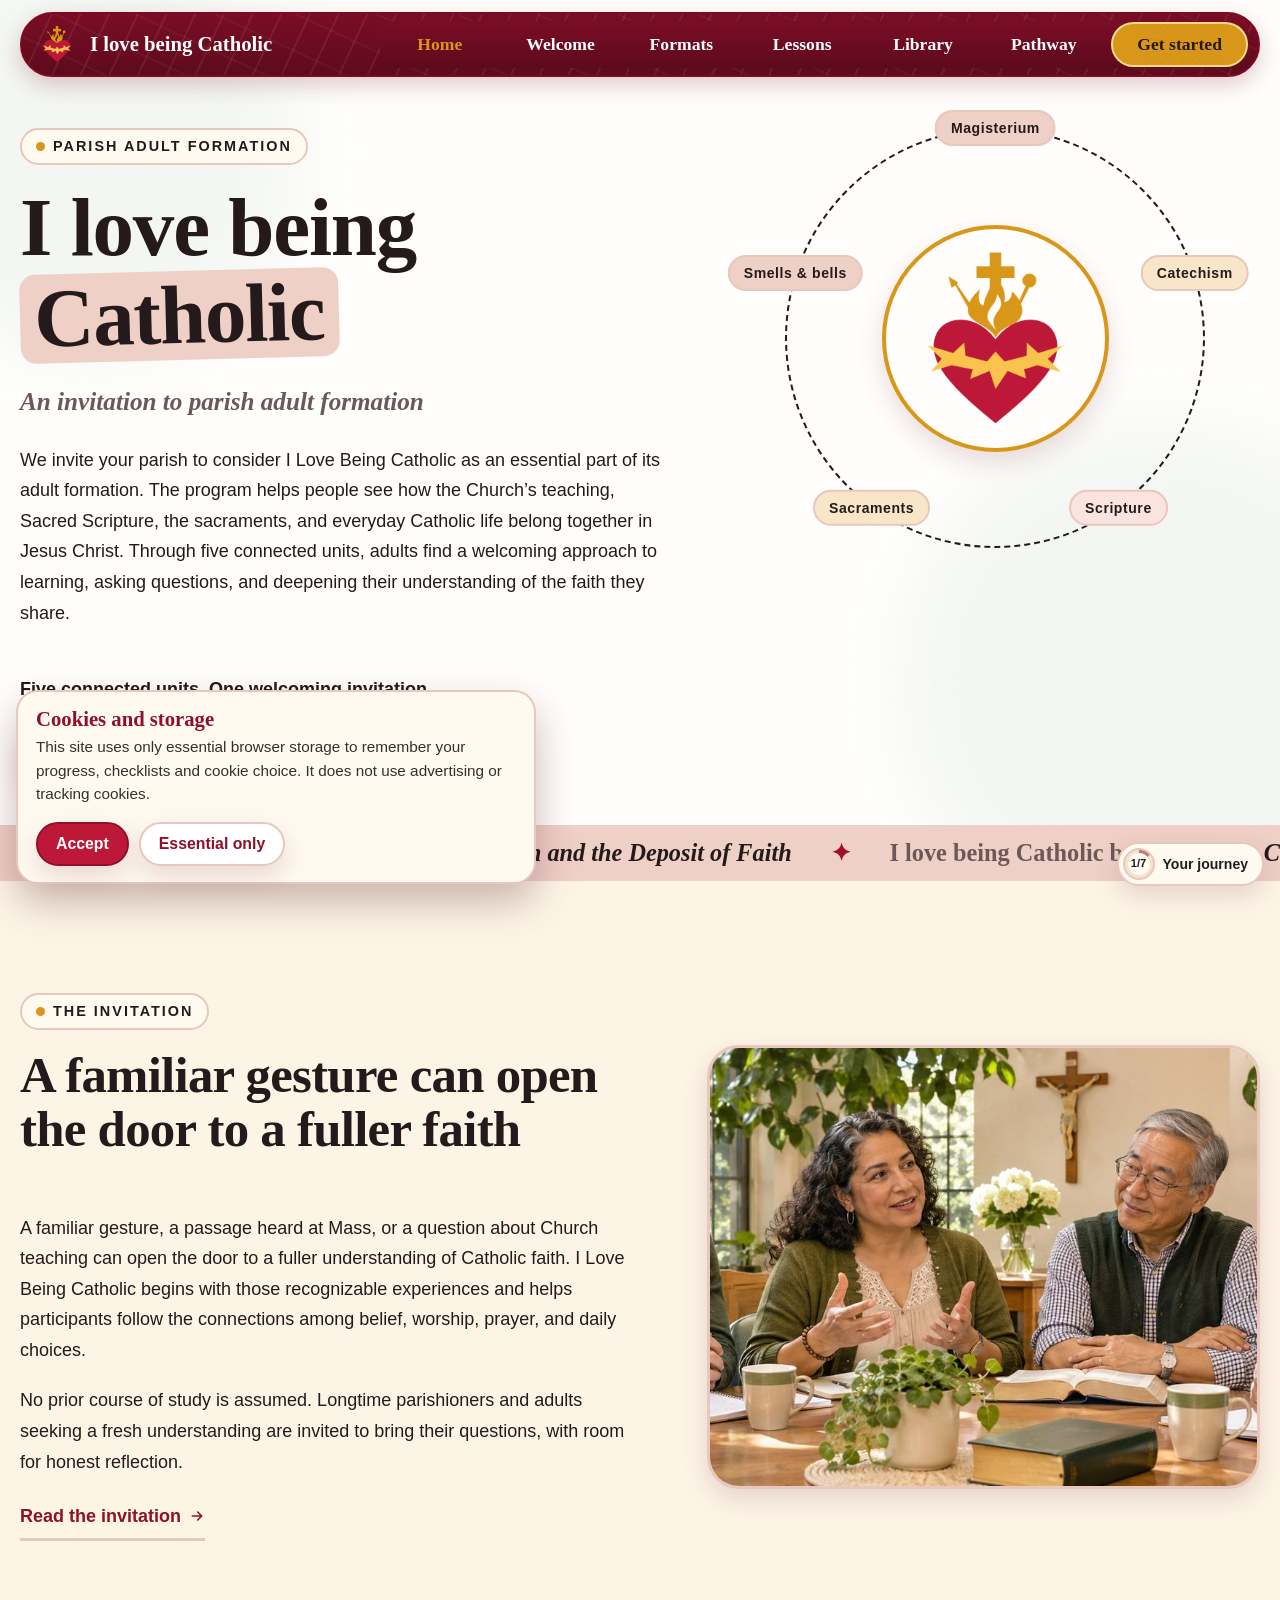
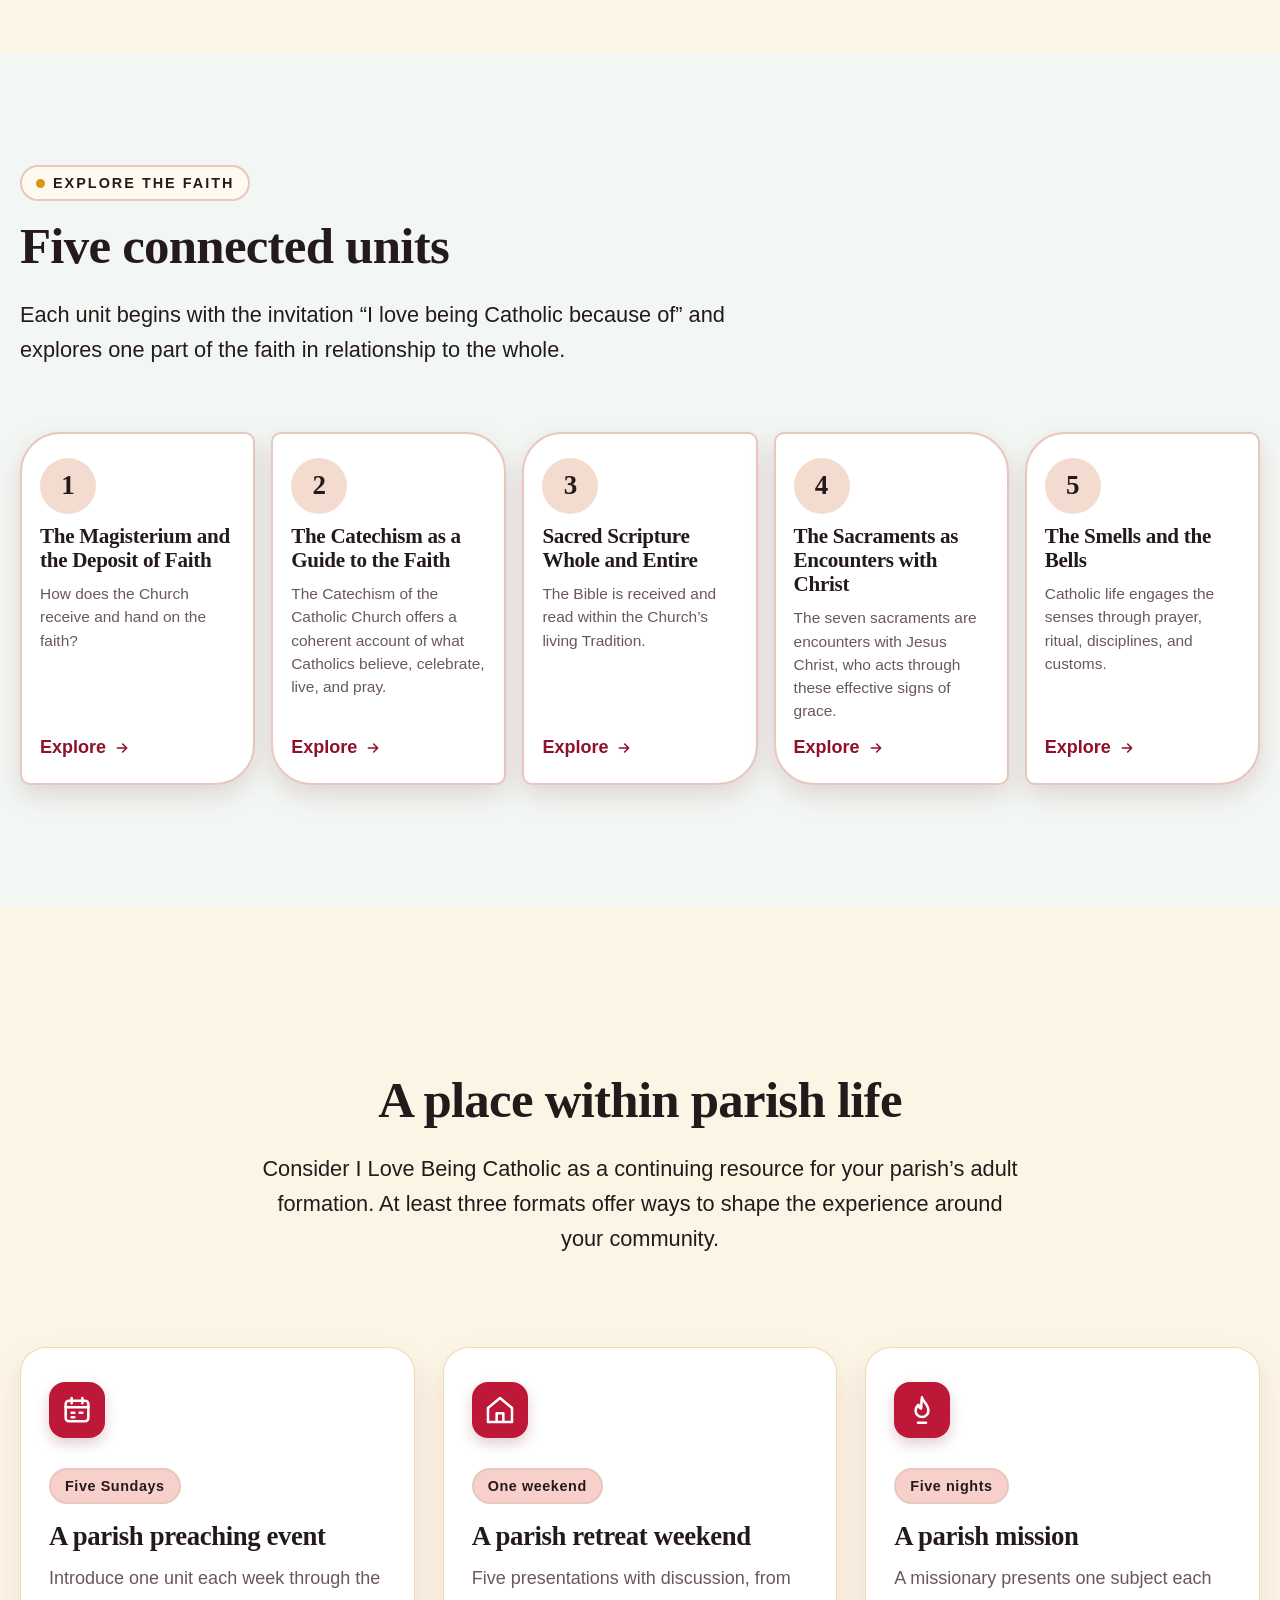
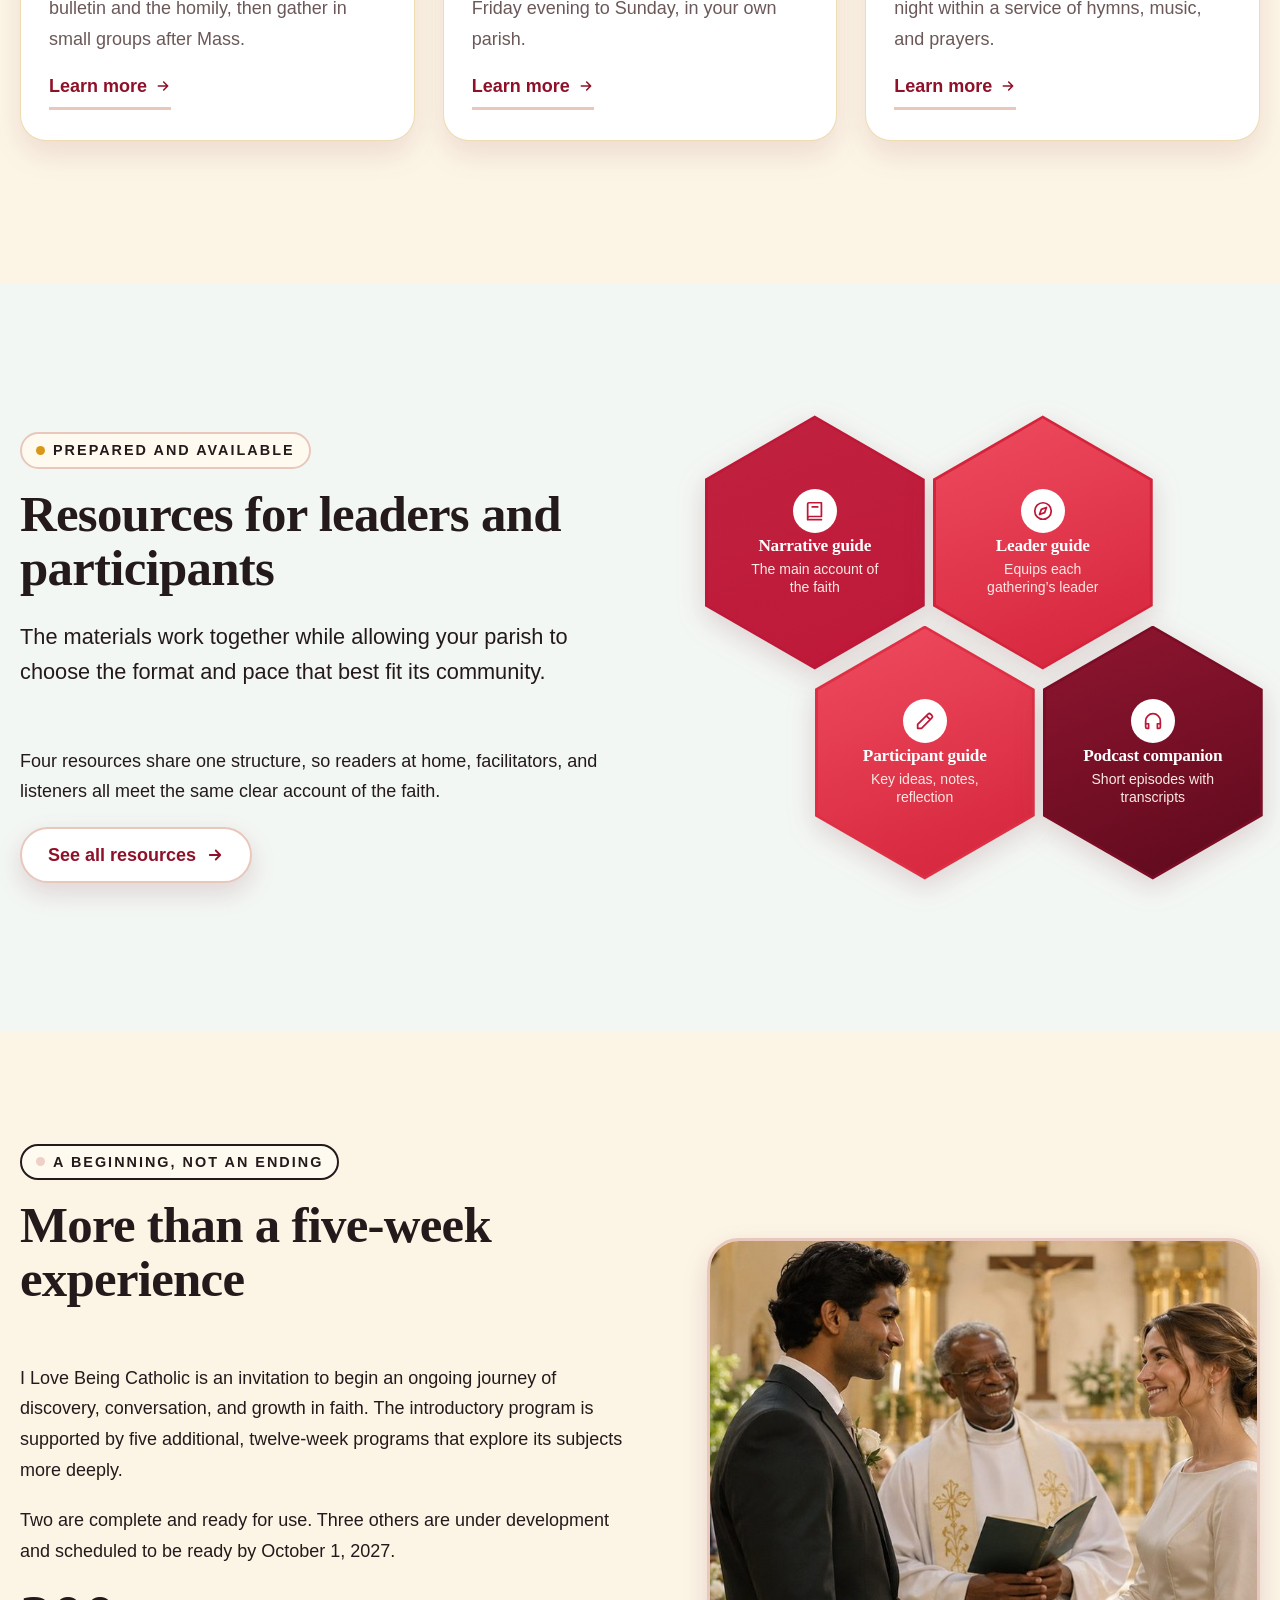
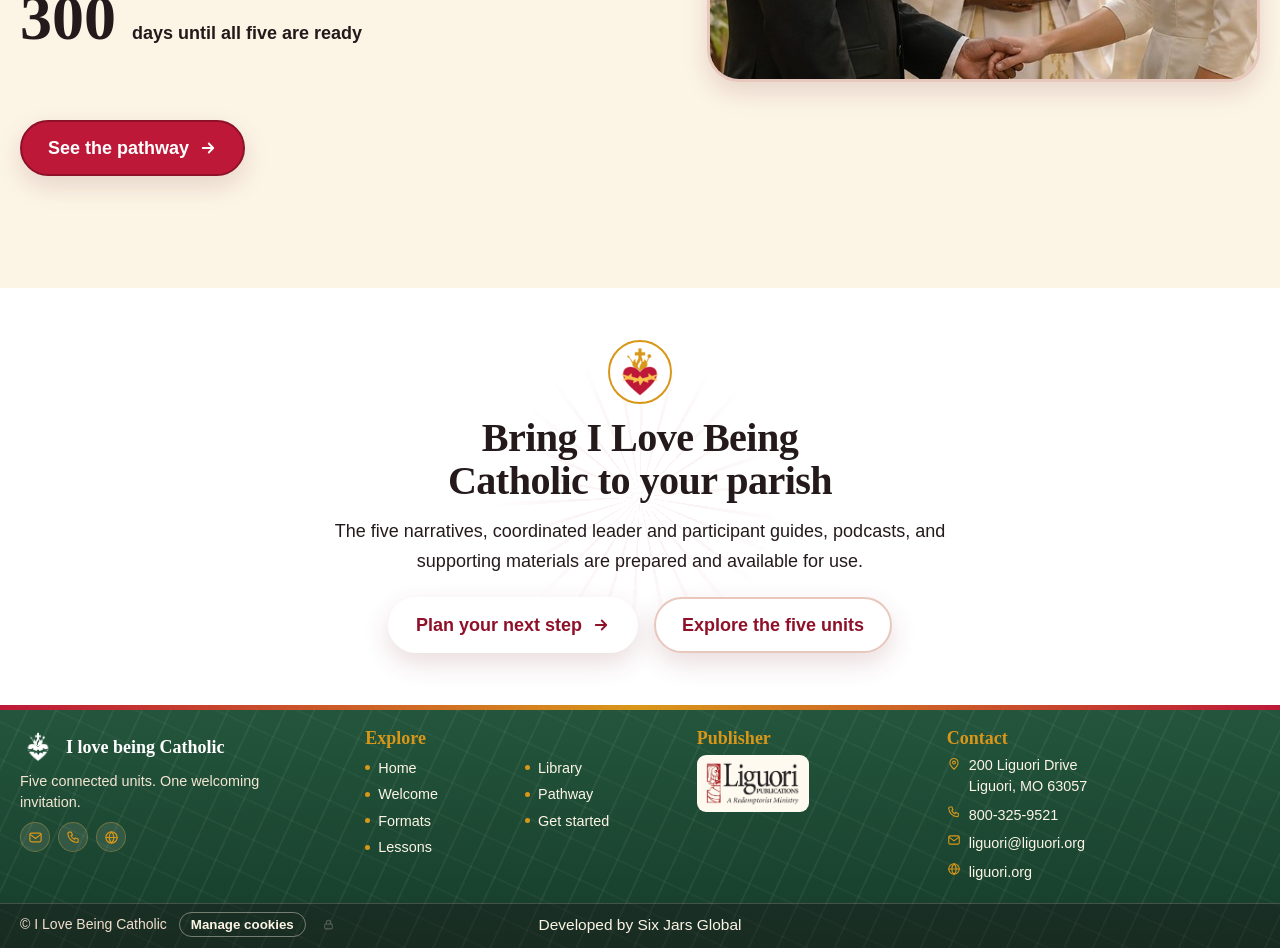
==== commit 793ddfa7: "Retheme to the official Heritage Brand Kit, Edition 04 Swap in the official Liguori Publications bra" ====
--- a/index.html
+++ b/index.html
@@ -4,10 +4,10 @@
 <meta property="og:title" content="I love being Catholic — An invitation to parish adult formation"><meta property="og:description" content="Five connected units. One welcoming invitation. A parish adult formation program from Liguori Publications."><meta property="og:type" content="website">
 <link rel="icon" type="image/png" href="assets/img/favicon.png"><link rel="apple-touch-icon" href="assets/img/apple-touch-icon.png">
 <link rel="preload" href="assets/fonts/crimson-pro-latin-wght-normal.woff2" as="font" type="font/woff2" crossorigin>
-<link rel="stylesheet" href="assets/css/style.css?v=1795542700"></head><body>
+<link rel="stylesheet" href="assets/css/style.css?v=1795705934"></head><body>
 <a class="skip" href="#main">Skip to content</a><div class="progress" aria-hidden="true"></div>
 <header class="header"><div class="bar">
-<a class="brand" href="index.html" aria-label="I love being Catholic — home"><img src="assets/img/seal-512.png" alt="" width="46" height="46"><b>I love being Catholic</b></a>
+<a class="brand" href="index.html" aria-label="I love being Catholic — home"><img src="assets/img/sacred-heart-color-sq.png" alt="" width="46" height="46"><b>I love being Catholic</b></a>
 <button class="burger" aria-label="Menu" aria-expanded="false" aria-controls="nav"><span></span><span></span><span></span></button>
 <nav class="nav" id="nav" aria-label="Main"><ul><li><a href="index.html" aria-current="page">Home</a></li><li><a href="invitation.html">Welcome</a></li><li><a href="settings.html">Formats</a></li><li><a href="units.html">Lessons</a></li><li><a href="resources.html">Library</a></li><li><a href="beginning.html">Pathway</a></li><li><a class="cta" href="get-started.html">Get started</a></li></ul></nav>
 </div></header>
@@ -21,7 +21,7 @@
 <strong class="tagline hero-line" style="--i:4">Five connected units. One welcoming invitation.</strong>
 <div class="btns hero-line" style="--i:5"><a class="btn" href="units.html">Explore the five units<svg viewBox="0 0 24 24" fill="none" stroke="currentColor" stroke-width="2.4" stroke-linecap="round" stroke-linejoin="round" aria-hidden="true"><path d="M5 12h14M13 6l6 6-6 6"/></svg></a><a class="btn light" href="settings.html">Choose a setting</a></div></div>
 <div class="stage hero-line" style="--i:3"><div class="orbit"></div><div class="orbit-wrap"><div class="slot" style="--a:0deg"><span class="sticker gold">Magisterium</span></div><div class="slot" style="--a:72deg"><span class="sticker">Catechism</span></div><div class="slot" style="--a:144deg"><span class="sticker gold">Scripture</span></div><div class="slot" style="--a:216deg"><span class="sticker">Sacraments</span></div><div class="slot" style="--a:288deg"><span class="sticker gold">Smells & bells</span></div></div>
-<div class="seal"><img src="assets/img/seal-512.png" alt="I Love Being Catholic seal: a golden cross with rays on a green field" width="300" height="300"></div>
+<div class="seal"><img src="assets/img/sacred-heart-color-sq.png" alt="I Love Being Catholic Sacred Heart emblem: cross, flame and crown of thorns" width="300" height="300"></div>
 </div>
 </div></section>
 
@@ -67,13 +67,13 @@
 <a class="btn gold" data-reveal href="beginning.html">See the pathway<svg viewBox="0 0 24 24" fill="none" stroke="currentColor" stroke-width="2.4" stroke-linecap="round" stroke-linejoin="round" aria-hidden="true"><path d="M5 12h14M13 6l6 6-6 6"/></svg></a></div>
 <div class="photo" style="--rot:-2deg" data-reveal="right"><img src="assets/img/wedding.jpg" alt="A couple exchanging vows before a priest in a bright church" loading="lazy"></div></div></section>
 
-<section class="cta on-ink"><div class="wrap"><img class="s" src="assets/img/seal-512.png" alt="" width="110" height="110" data-reveal="zoom">
+<section class="cta on-ink"><div class="wrap"><img class="s" src="assets/img/sacred-heart-color-sq.png" alt="" width="110" height="110" data-reveal="zoom">
 <h2 data-reveal>Bring I Love Being Catholic to your parish</h2><p data-reveal style="--d:.1s">The five narratives, coordinated leader and participant guides, podcasts, and supporting materials are prepared and available for use.</p>
 <div class="btns" data-reveal style="--d:.2s"><a class="btn gold" href="get-started.html">Plan your next step<svg viewBox="0 0 24 24" fill="none" stroke="currentColor" stroke-width="2.4" stroke-linecap="round" stroke-linejoin="round" aria-hidden="true"><path d="M5 12h14M13 6l6 6-6 6"/></svg></a><a class="btn light" href="units.html">Explore the five units</a></div></div></section>
 </main>
 <footer class="foot"><div class="foot-glow" aria-hidden="true"></div>
 <div class="wrap foot-grid">
-<div class="foot-brand"><div class="fb"><img src="assets/img/seal-512.png" alt="" width="72" height="72"><b>I love being Catholic</b></div>
+<div class="foot-brand"><div class="fb"><img src="assets/img/sacred-heart-white-sq.png" alt="" width="72" height="72"><b>I love being Catholic</b></div>
 <p>Five connected units. One welcoming invitation.</p>
 <div class="foot-ico"><a href="mailto:liguori@liguori.org" aria-label="Email Liguori Publications"><svg viewBox="0 0 24 24" fill="none" stroke="currentColor" stroke-width="1.9" stroke-linecap="round" stroke-linejoin="round" aria-hidden="true"><rect x="3" y="5" width="18" height="14" rx="2.5"/><path d="m3.5 7 8.5 6.5L20.5 7"/></svg></a><a href="tel:+18003259521" aria-label="Call Liguori Publications"><svg viewBox="0 0 24 24" fill="none" stroke="currentColor" stroke-width="1.9" stroke-linecap="round" stroke-linejoin="round" aria-hidden="true"><path d="M5 3.5h3.5l1.8 4.5-2.2 1.4a11 11 0 0 0 5.5 5.5l1.4-2.2 4.5 1.8V18a2 2 0 0 1-2 2A15 15 0 0 1 3 5.5a2 2 0 0 1 2-2z"/></svg></a><a href="https://www.liguori.org" target="_blank" rel="noopener" aria-label="Visit liguori.org"><svg viewBox="0 0 24 24" fill="none" stroke="currentColor" stroke-width="1.9" stroke-linecap="round" stroke-linejoin="round" aria-hidden="true"><circle cx="12" cy="12" r="9"/><path d="M3 12h18M12 3c2.6 2.6 3.8 5.6 3.8 9S14.6 18.4 12 21c-2.6-2.6-3.8-5.6-3.8-9S9.4 5.6 12 3z"/></svg></a></div></div>
 <div><h4>Explore</h4><ul class="foot-list"><li><a href="index.html">Home</a></li><li><a href="invitation.html">Welcome</a></li><li><a href="settings.html">Formats</a></li><li><a href="units.html">Lessons</a></li><li><a href="resources.html">Library</a></li><li><a href="beginning.html">Pathway</a></li><li><a href="get-started.html">Get started</a></li></ul></div>
@@ -93,5 +93,5 @@
 <div class="ck-btns"><button type="button" class="btn small" data-ck="all">Accept</button><button type="button" class="btn light small" data-ck="essential">Essential only</button></div></div>
 <a class="to-next" href="invitation.html" aria-label="Next page"><span class="nx-t">Next</span><svg viewBox="0 0 24 24" width="18" height="18" fill="none" stroke="currentColor" stroke-width="2.4" stroke-linecap="round" stroke-linejoin="round" aria-hidden="true"><path d="M5 12h14M13 6l6 6-6 6"/></svg></a>
 <button class="to-top" aria-label="Back to top"><svg viewBox="0 0 24 24" fill="none" stroke="currentColor" stroke-width="2.4" stroke-linecap="round" stroke-linejoin="round" aria-hidden="true"><path d="M12 19V5M6 11l6-6 6 6"/></svg></button>
-<script src="assets/js/main.js?v=1795542700"></script>
-<script src="assets/js/admin.js?v=1795542700" defer></script></body></html>+<script src="assets/js/main.js?v=1795705934"></script>
+<script src="assets/js/admin.js?v=1795705934" defer></script></body></html>
--- a/assets/css/style.css
+++ b/assets/css/style.css
@@ -1161,3 +1161,40 @@
 /* Round 21: the mobile drawer's active-page text was maroon-on-maroon (same color as
    the drawer background) and unreadable; match the desktop gold so it's visible against
    the maroon drawer */
+
+/* Round 22: shrink the Pathway pull-quote box — it was overly large/dominant */
+.pullquote{padding:clamp(22px,3.2vw,34px) clamp(20px,4vw,44px) clamp(20px,2.6vw,28px);border-radius:22px}
+.pq-mark{font-size:3rem;margin-bottom:6px}
+.pullquote blockquote{max-width:30ch;font-size:clamp(1rem,1.8vw,1.3rem)}
+.pq-rule{width:48px;height:2px;margin:14px auto 0}
+
+/* ===================================================================
+   Round 23: retheme to the "I Love Being Catholic" Heritage Brand Kit,
+   Edition 04 — crimson / golden yellow / near-white / muted evergreen,
+   Georgia for headlines and Arial for body and screen text, per the
+   brand book. Logos swapped to the official Sacred Heart / wordmark /
+   full-lockup artwork in build2.py. Content and layout are unchanged —
+   only color tokens, type and logo artwork move.
+   =================================================================== */
+:root{
+  --maroon:#be1838;        /* crimson */
+  --maroon-d:#8f1129;      /* crimson, darkened for hovers/borders */
+  --gold-b:#d99719;        /* golden yellow */
+  --cream:#fffefc;         /* near-white */
+  --evergreen:#24563d;     /* muted evergreen */
+  --evergreen-d:#163c2a;   /* muted evergreen, darkened */
+  --bg:#fffefc;
+  --serif:Georgia,'Times New Roman',serif;
+  --sans:Arial,'Helvetica Neue',Helvetica,sans-serif;
+}
+.hero{background:var(--cream)}
+.blob.a,.blob.b{background:#eef3ee;opacity:.7}
+.section.band-w,.on-ink.band-w,.band-w+.cta{background:#f3f7f4}
+
+/* dark "ink" chrome now uses the brand's muted evergreen instead of a second crimson tone */
+.foot{background:linear-gradient(180deg,var(--evergreen) 0%,var(--evergreen-d) 100%)}
+
+/* Sacred Heart badges in circular/square UI slots: contain, don't stretch the portrait artwork */
+.brand img,.foot-brand .fb img,.cta img.s,.stage .seal img{object-fit:contain;background:transparent}
+.stage .seal{background:var(--cream);border-color:var(--gold-b)}
+.cta img.s{border-color:var(--gold-b)}
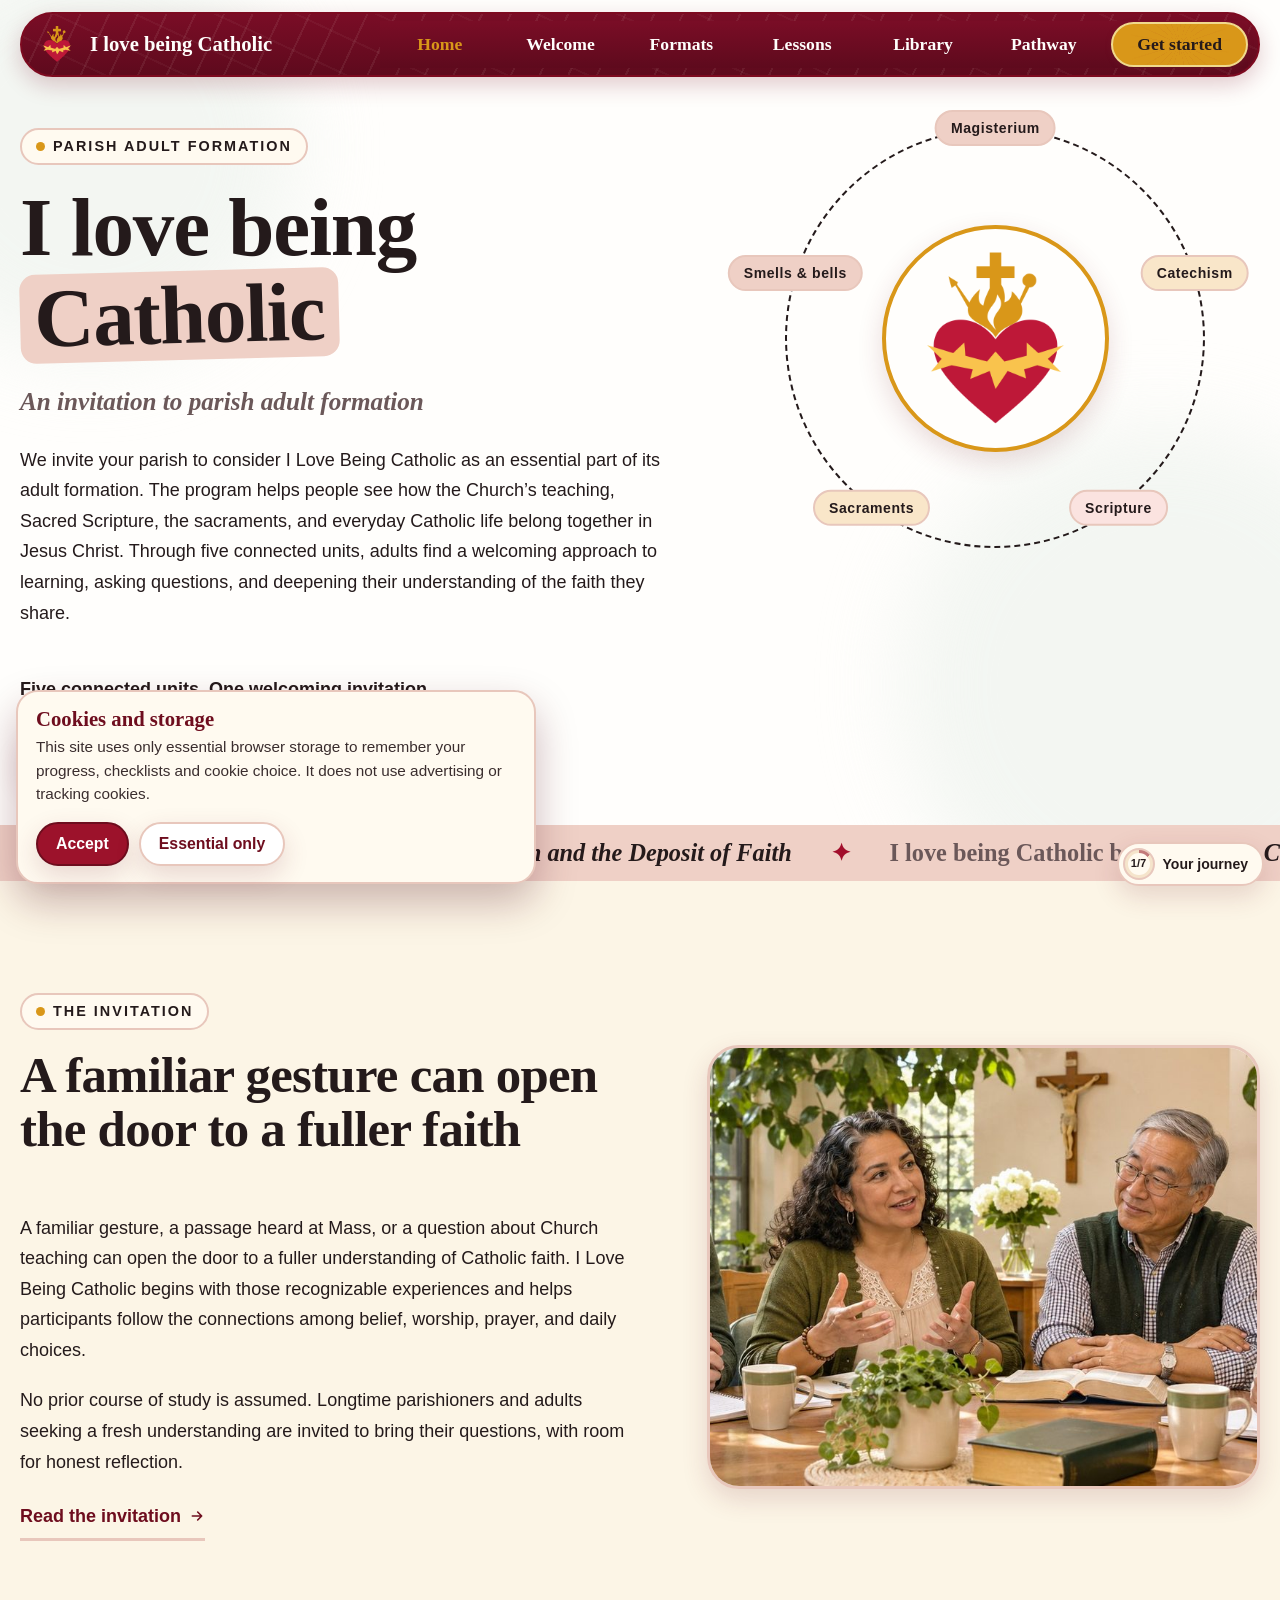
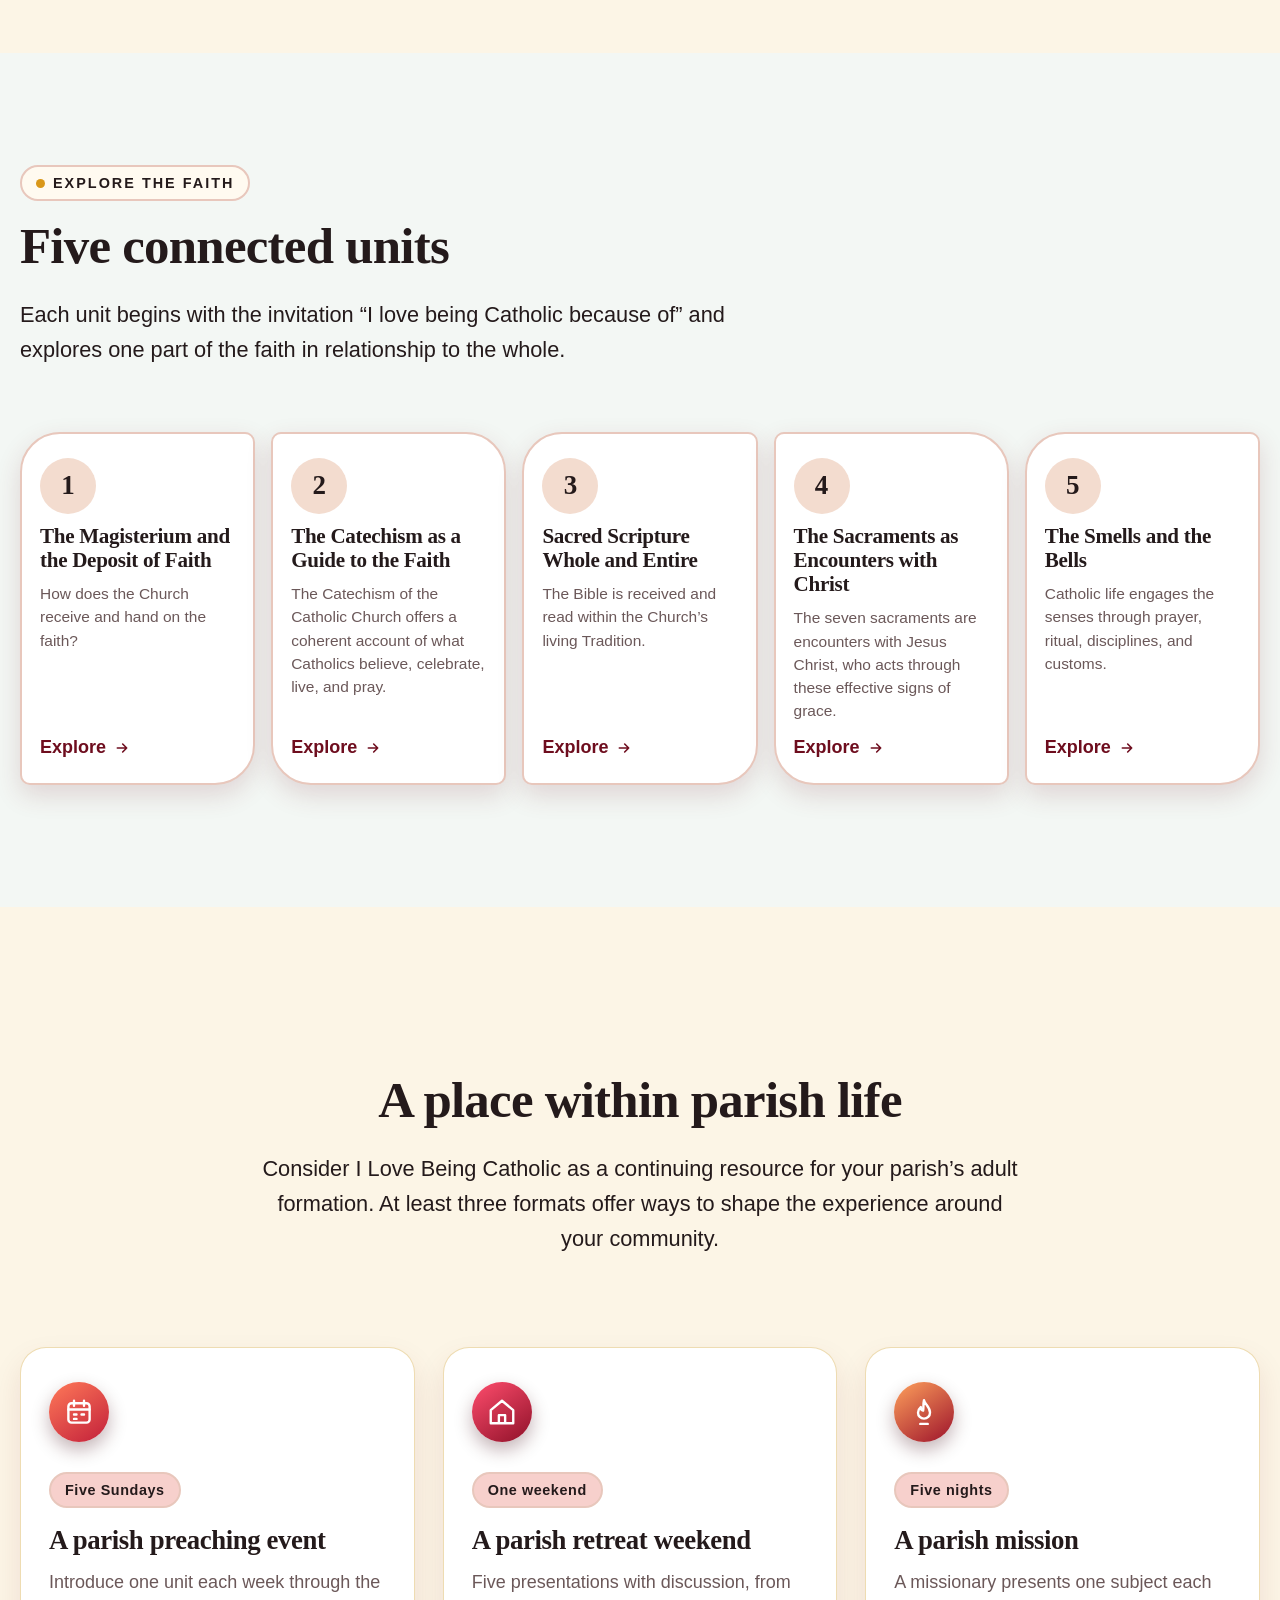
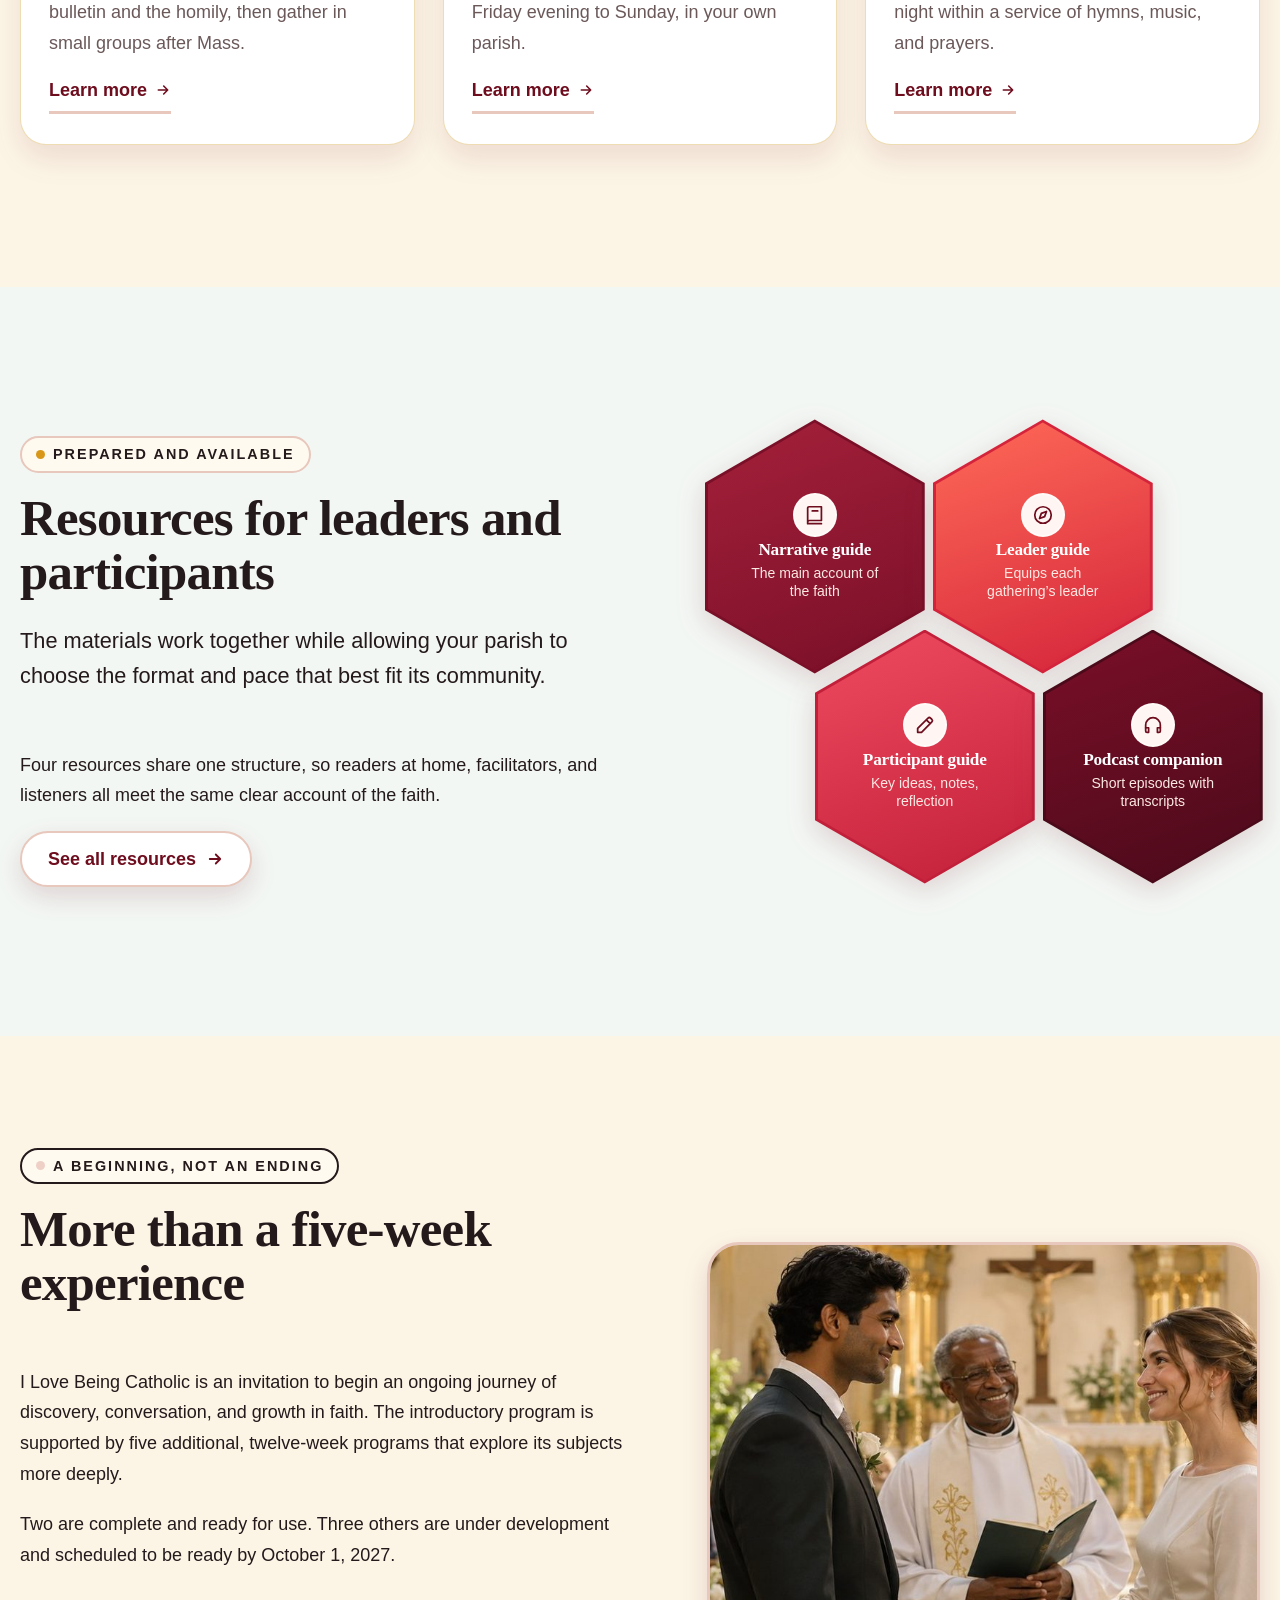
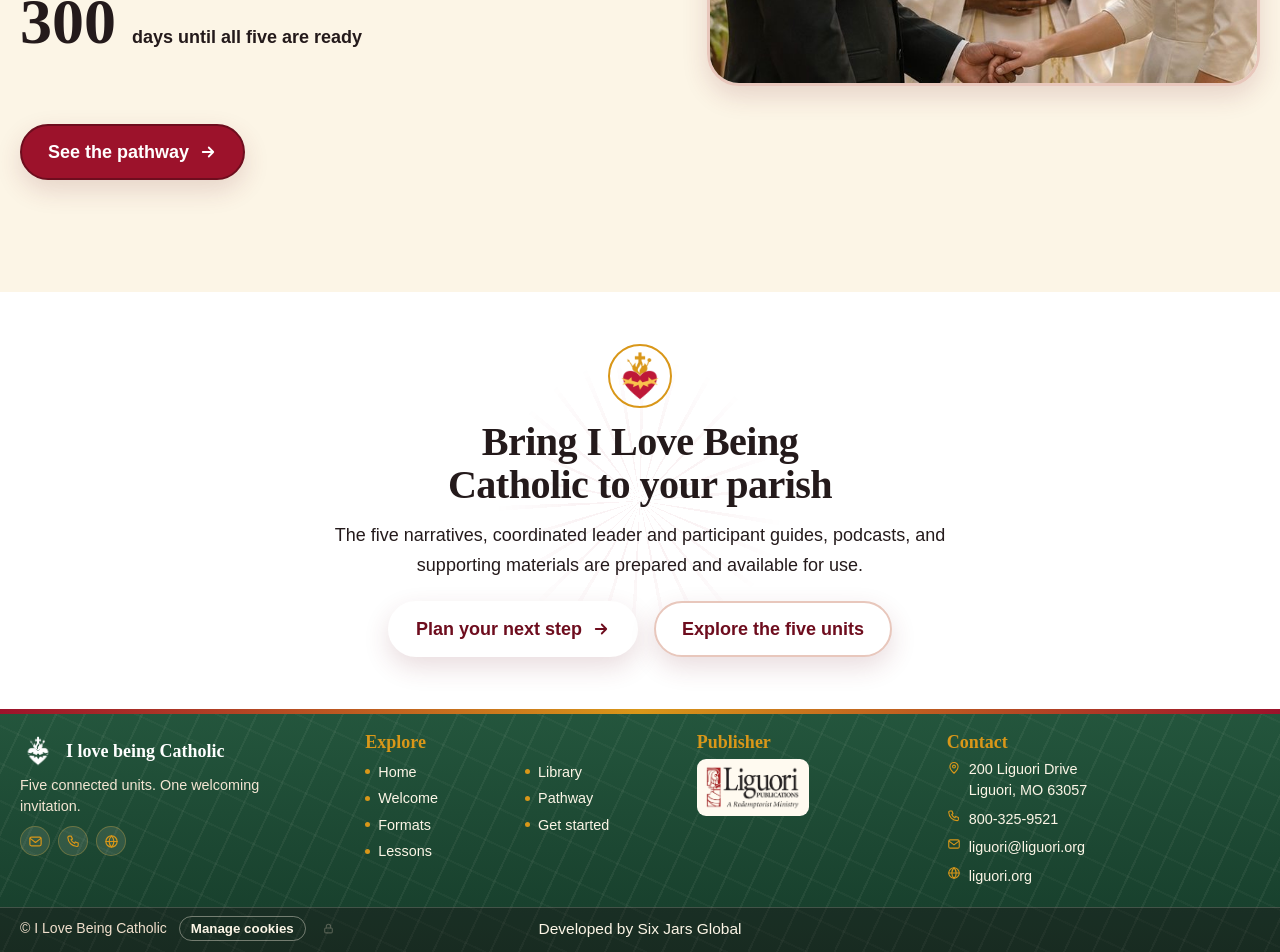
==== commit b1c79394: "Round 24: post-retheme polish pass - Darken the brand red across the site - Pull-quote: straight (no" ====
--- a/index.html
+++ b/index.html
@@ -4,7 +4,7 @@
 <meta property="og:title" content="I love being Catholic — An invitation to parish adult formation"><meta property="og:description" content="Five connected units. One welcoming invitation. A parish adult formation program from Liguori Publications."><meta property="og:type" content="website">
 <link rel="icon" type="image/png" href="assets/img/favicon.png"><link rel="apple-touch-icon" href="assets/img/apple-touch-icon.png">
 <link rel="preload" href="assets/fonts/crimson-pro-latin-wght-normal.woff2" as="font" type="font/woff2" crossorigin>
-<link rel="stylesheet" href="assets/css/style.css?v=1795705934"></head><body>
+<link rel="stylesheet" href="assets/css/style.css?v=1795711039"></head><body>
 <a class="skip" href="#main">Skip to content</a><div class="progress" aria-hidden="true"></div>
 <header class="header"><div class="bar">
 <a class="brand" href="index.html" aria-label="I love being Catholic — home"><img src="assets/img/sacred-heart-color-sq.png" alt="" width="46" height="46"><b>I love being Catholic</b></a>
@@ -91,7 +91,8 @@
 <div class="cookie" id="cookie" role="dialog" aria-labelledby="ck-t" aria-live="polite" hidden>
 <div><b id="ck-t">Cookies and storage</b><p>This site uses only essential browser storage to remember your progress, checklists and cookie choice. It does not use advertising or tracking cookies.</p></div>
 <div class="ck-btns"><button type="button" class="btn small" data-ck="all">Accept</button><button type="button" class="btn light small" data-ck="essential">Essential only</button></div></div>
+<a class="to-prev" href="index.html" aria-label="Previous page"><svg viewBox="0 0 24 24" fill="none" stroke="currentColor" stroke-width="2.4" stroke-linecap="round" stroke-linejoin="round" aria-hidden="true"><path d="M19 12H5M11 6l-6 6 6 6"/></svg><span class="pv-t">Back</span></a>
 <a class="to-next" href="invitation.html" aria-label="Next page"><span class="nx-t">Next</span><svg viewBox="0 0 24 24" width="18" height="18" fill="none" stroke="currentColor" stroke-width="2.4" stroke-linecap="round" stroke-linejoin="round" aria-hidden="true"><path d="M5 12h14M13 6l6 6-6 6"/></svg></a>
 <button class="to-top" aria-label="Back to top"><svg viewBox="0 0 24 24" fill="none" stroke="currentColor" stroke-width="2.4" stroke-linecap="round" stroke-linejoin="round" aria-hidden="true"><path d="M12 19V5M6 11l6-6 6 6"/></svg></button>
-<script src="assets/js/main.js?v=1795705934"></script>
-<script src="assets/js/admin.js?v=1795705934" defer></script></body></html>+<script src="assets/js/main.js?v=1795711039"></script>
+<script src="assets/js/admin.js?v=1795711039" defer></script></body></html>
--- a/assets/css/style.css
+++ b/assets/css/style.css
@@ -1198,3 +1198,74 @@
 .brand img,.foot-brand .fb img,.cta img.s,.stage .seal img{object-fit:contain;background:transparent}
 .stage .seal{background:var(--cream);border-color:var(--gold-b)}
 .cta img.s{border-color:var(--gold-b)}
+
+/* ===================================================================
+   Round 24: post-retheme polish pass — darker red, pull-quote fixes,
+   friendlier format-card icons, all-red honeycomb, a back button to
+   match the existing next/top buttons, border + no gold ring on the
+   learning-aims connector, full-width Sunday dots, a red callout +
+   cross, de-centered pull-quote, no "Ready for use" pill (now handled
+   in build2.py), equal-height contact columns with a slimmer form
+   button.
+   =================================================================== */
+
+/* 1. Darker red across the whole site (buttons, nav, accents all key off this token) */
+:root{--maroon:#9c122b;--maroon-d:#6e0d1e}
+
+/* 2 & 10. Pull-quote: straight (not italic) red emphasis, text no longer centered */
+.pullquote{text-align:left;background:radial-gradient(120% 90% at 50% 0%,#8f1129 0%,var(--maroon) 45%,#3d0712 100%)}
+.pullquote blockquote{margin:0;max-width:none}
+.pullquote em{font-style:normal;font-weight:800;color:#ff6b6b}
+.pq-rule{margin:14px 0 0}
+
+/* 3. The three format-card icons: varied gradients + a playful hover bounce instead of flat maroon squares */
+.arches .card .ic{border-radius:50%;width:60px;height:60px;box-shadow:0 8px 18px rgba(61,7,18,.3)}
+.arches .card .ic svg{width:30px;height:30px}
+.arches>*:nth-child(1) .ic{background:linear-gradient(145deg,#ff7a59,#c21f3a)}
+.arches>*:nth-child(2) .ic{background:linear-gradient(145deg,#ff4d6d,#8f1129)}
+.arches>*:nth-child(3) .ic{background:linear-gradient(145deg,#ffa15c,#9c122b)}
+@keyframes icWiggle{0%,100%{transform:translateY(0) rotate(0)}50%{transform:translateY(-5px) rotate(-8deg)}}
+@media(hover:hover){.arches .card:hover .ic{animation:icWiggle .6s var(--bounce)}}
+
+/* 4. Honeycomb: drop every gold/white/green panel, replace with four distinct red shades */
+.honey .hex .ic{background:#fff5f2!important;color:var(--maroon-d)}
+.honey .row.a .hexwrap:nth-child(1) .hex,.honey .row.a .hexwrap:nth-child(1) .hex:nth-child(n){background:#7a0f28}
+.honey .row.a .hexwrap:nth-child(1) .hex::before{background:linear-gradient(160deg,#a4203a,#7a0f28)}
+.honey .row.a .hexwrap:nth-child(2) .hex,.honey .row.a .hexwrap:nth-child(2) .hex:nth-child(n){background:#d4243b}
+.honey .row.a .hexwrap:nth-child(2) .hex::before{background:linear-gradient(160deg,#ff6a57,#d4243b)}
+.honey .row.a .hexwrap:nth-child(2) .hex h3{color:#fff}.honey .row.a .hexwrap:nth-child(2) .hex p{color:#fbe9e3}
+.honey .row.b .hexwrap:nth-child(1) .hex{background:#c21f3a}
+.honey .row.b .hexwrap:nth-child(1) .hex::before{background:linear-gradient(160deg,#ef4b5f,#c21f3a)}
+.honey .row.b .hexwrap:nth-child(2) .hex{background:#4b0a1a}
+.honey .row.b .hexwrap:nth-child(2) .hex::before{background:linear-gradient(160deg,#7a0f28,#4b0a1a)}
+
+/* 5. A "back" floating button to match the existing next/top pair */
+.to-prev{position:fixed;z-index:139;right:calc(116px + env(safe-area-inset-right,0px));bottom:calc(70px + env(safe-area-inset-bottom,0px));width:42px;height:42px;border-radius:50%;display:grid;place-items:center;background:var(--paper);color:var(--maroon);border:2px solid var(--edge-soft);box-shadow:0 10px 22px rgba(61,7,18,.18);opacity:0;transform:translateY(10px);pointer-events:none;transition:opacity .3s,transform .3s var(--bounce);text-decoration:none}
+.to-prev.show{opacity:1;transform:none;pointer-events:auto}
+.to-prev svg{width:20px;height:20px}
+.to-prev .pv-t{position:absolute;width:1px;height:1px;overflow:hidden;clip:rect(0 0 0 0);clip-path:inset(50%);white-space:nowrap}
+.to-prev:focus-visible{outline:3px solid var(--gold-b);outline-offset:3px}
+@media(hover:hover){.to-prev:hover{background:#fdeceb}}
+
+/* 6 & 7. Learning-aims connector: swap the thin text glyph for a bold chevron matching the
+   site's other arrows, give the cards a visible border, and drop the gold ring */
+.aims-flow .card{border:2px solid var(--maroon-d);background:#fff}
+.aims-flow .card:not(:last-child)::after{content:"";box-shadow:none}
+.aims-flow .card:not(:last-child)::before{content:"";position:absolute;z-index:2;right:-29px;top:50%;width:11px;height:11px;transform:translateY(-50%) rotate(45deg);border-top:3px solid #fff;border-right:3px solid #fff}
+@media(max-width:860px){.aims-flow .card:not(:last-child)::before{right:auto;left:50%;top:auto;bottom:-32px;transform:translateX(-50%) rotate(135deg)}}
+
+/* 8. Spread the Sunday/Night dot row to fill the width of its paragraph column */
+.sched{justify-content:space-between;width:100%}
+
+/* 9. The dashed "How every unit begins" callout, in a shade of red */
+.callout{background:#fbe3e0;border-color:var(--maroon-d)}
+
+/* The sign-of-the-cross icon, in red */
+.cross-box path{stroke:var(--maroon)}
+
+/* 12 & 13. Contact section: equal-height columns, a little less red / a little more form */
+.contact{align-items:stretch;grid-template-columns:.8fr 1.2fr}
+.contact-card{display:flex;flex-direction:column}
+
+/* 14. A smaller submit button, scoped to the enquiry form only — every other button is untouched */
+.contact form .btn{padding:12px 22px;min-height:42px;font-size:.92rem}
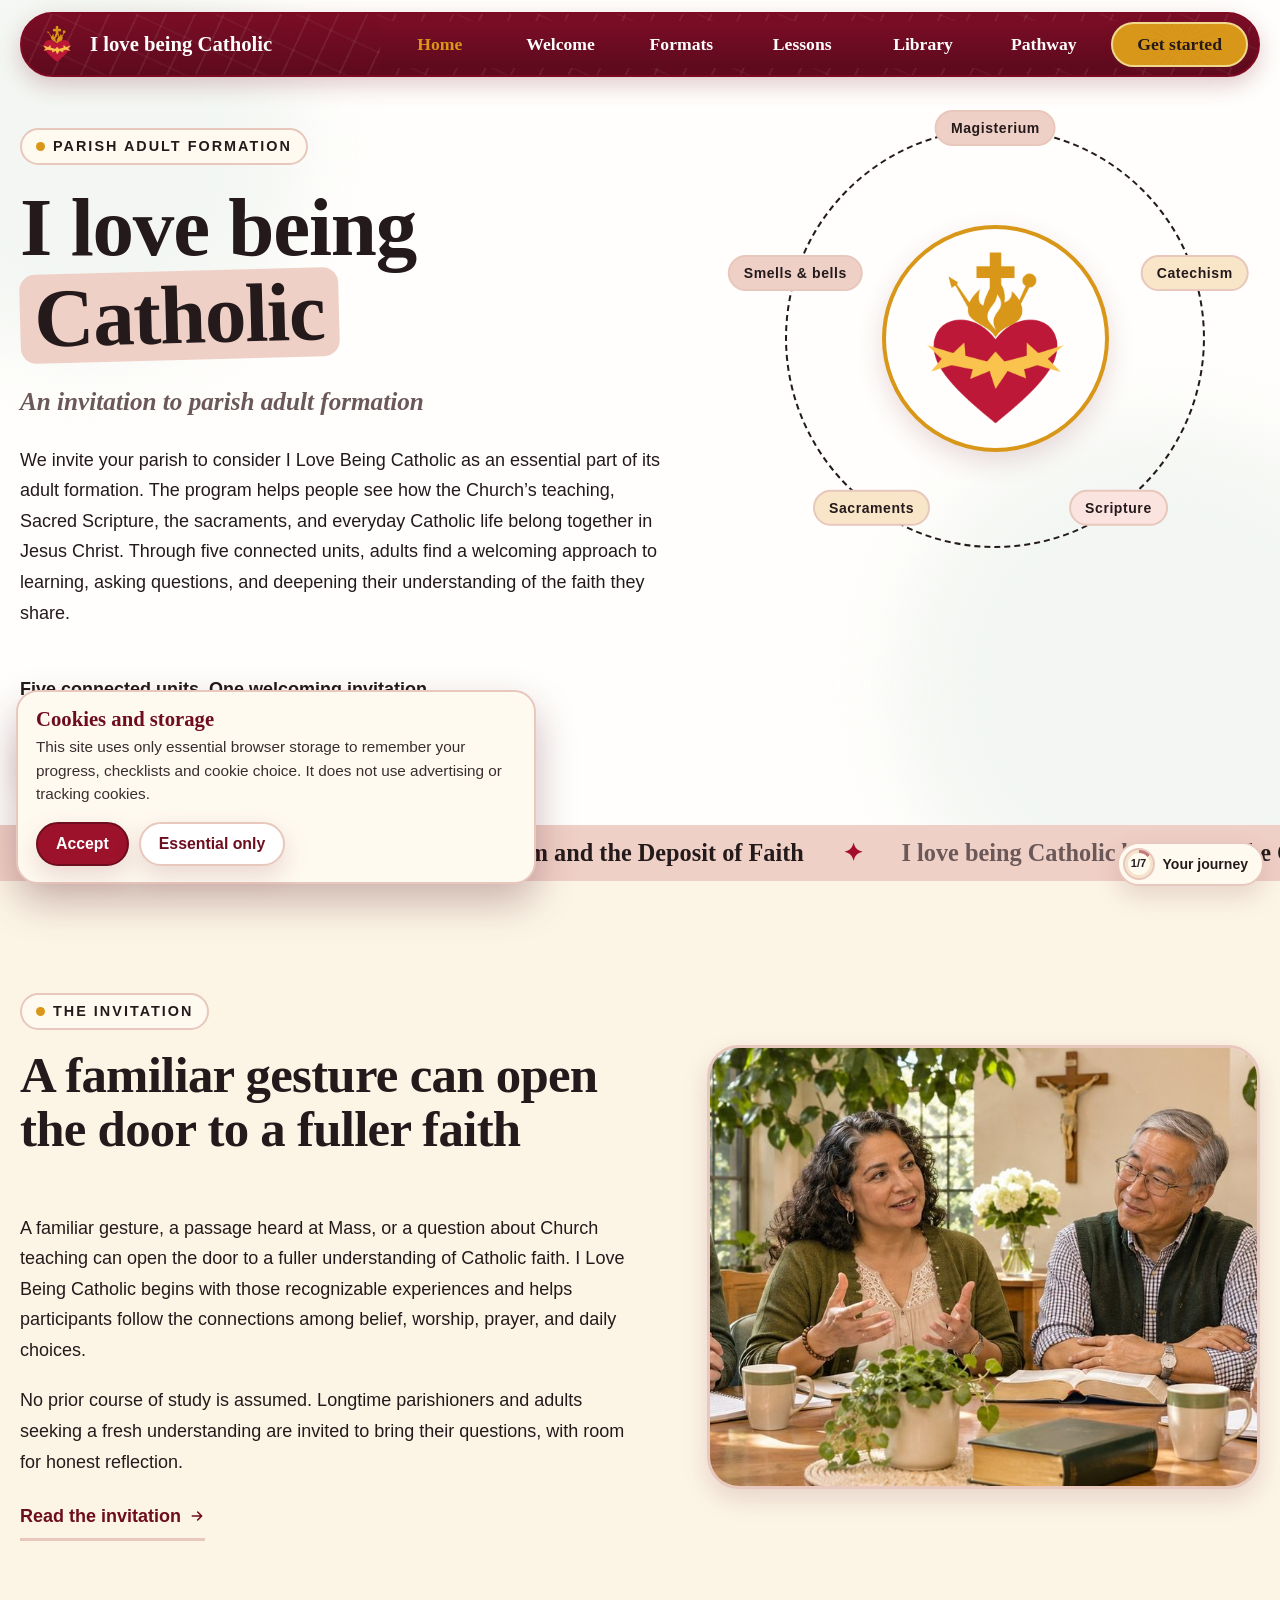
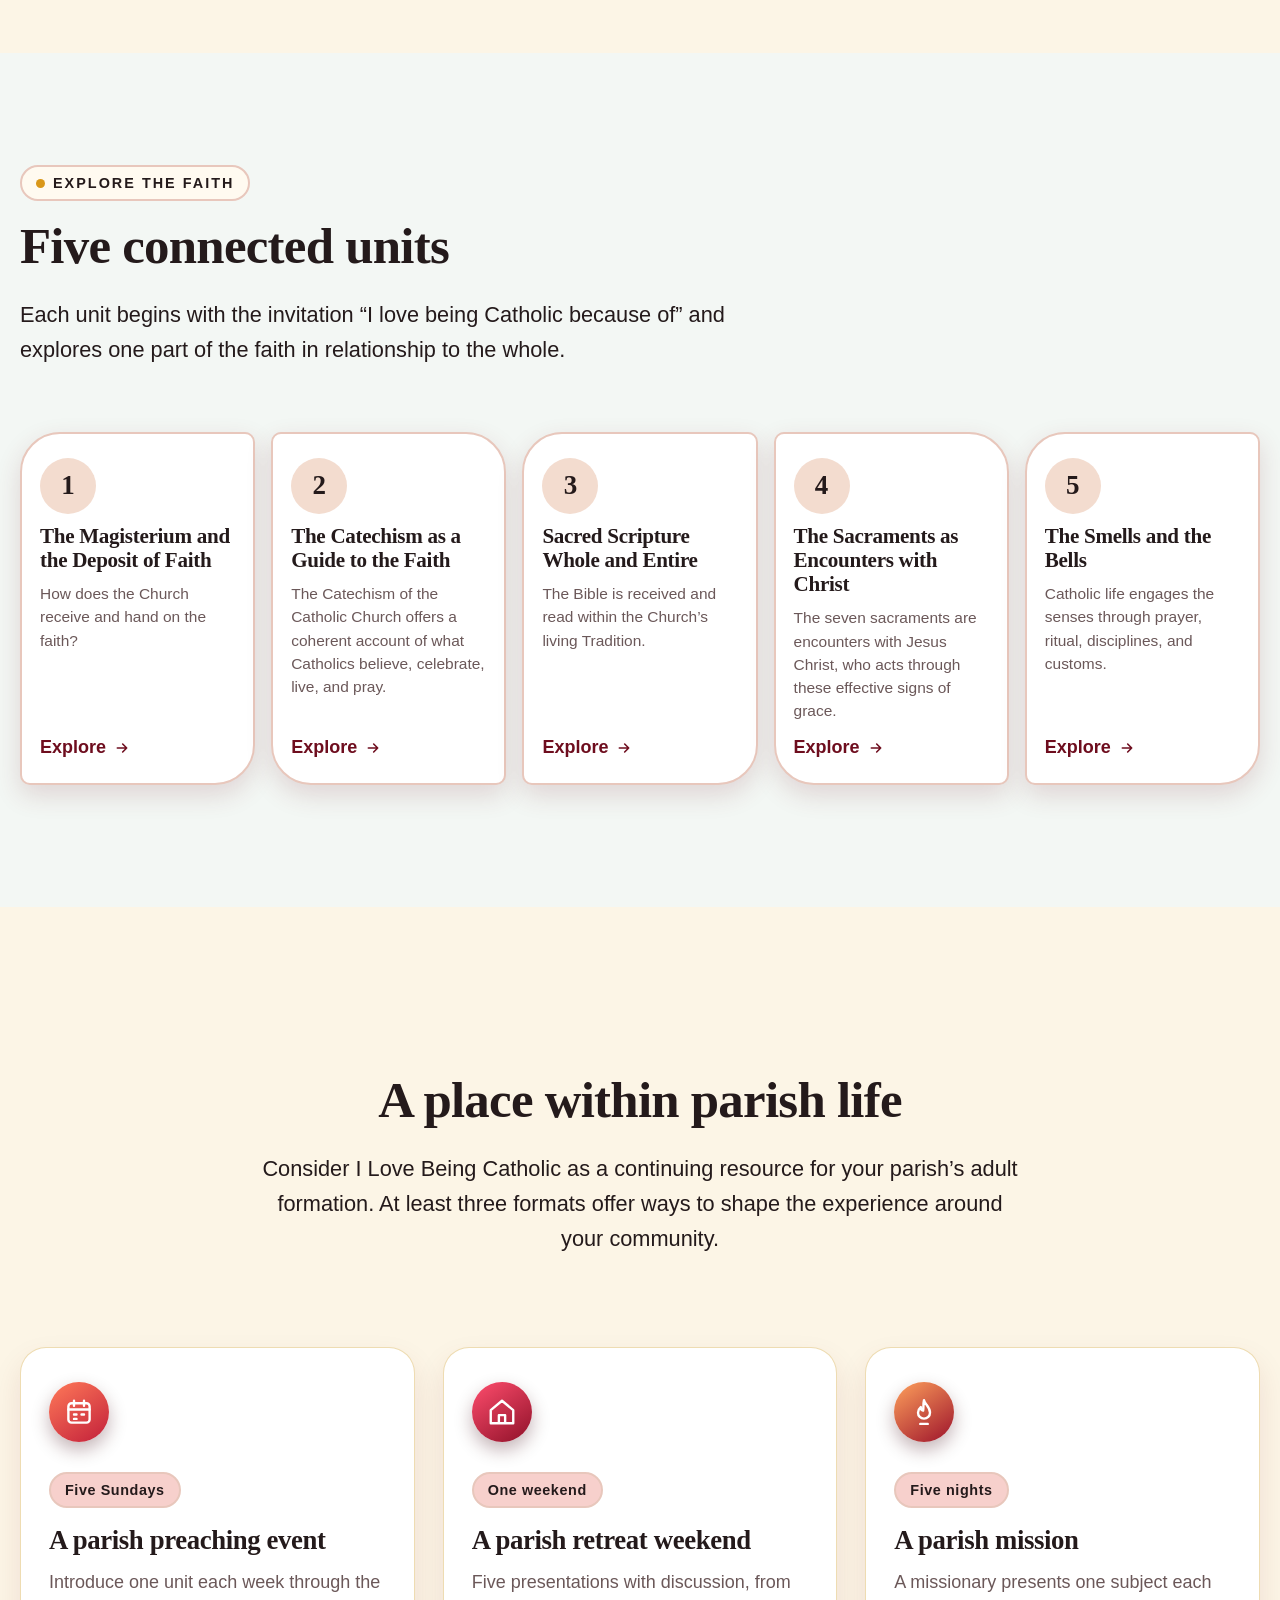
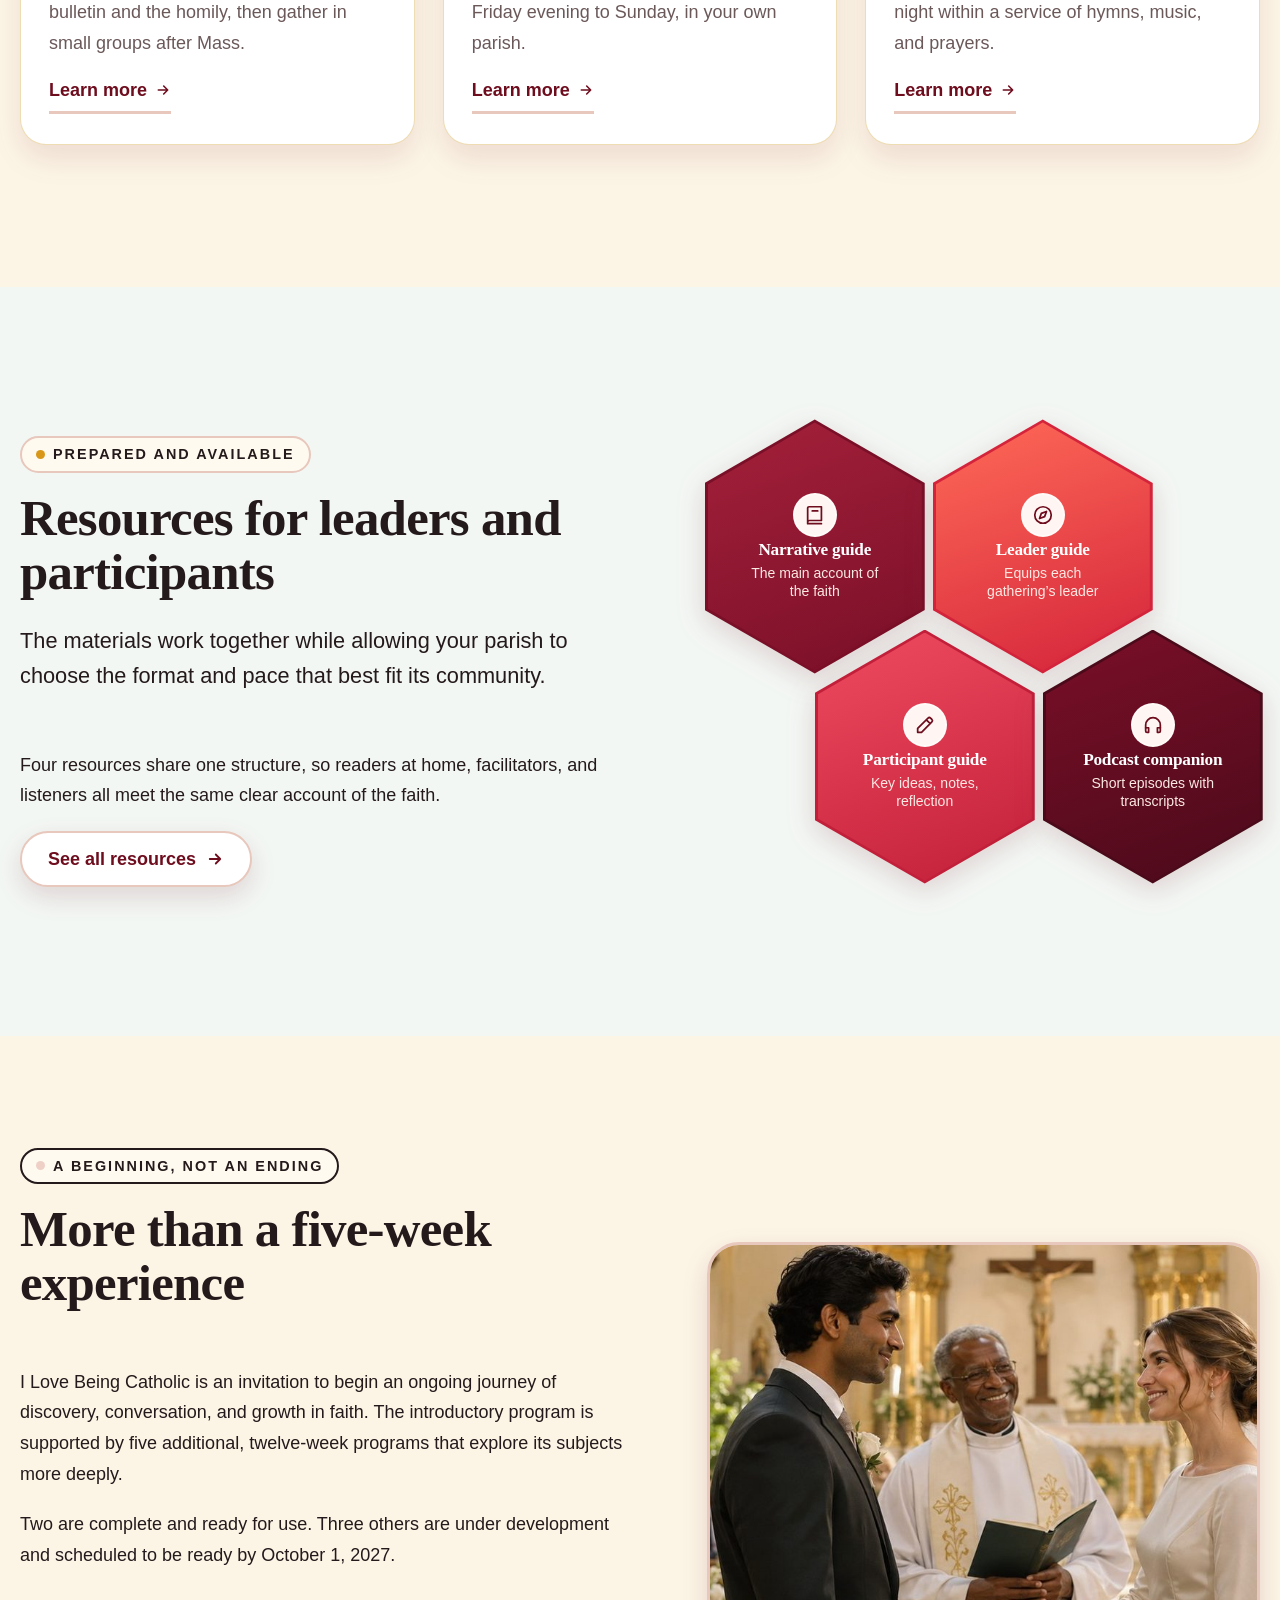
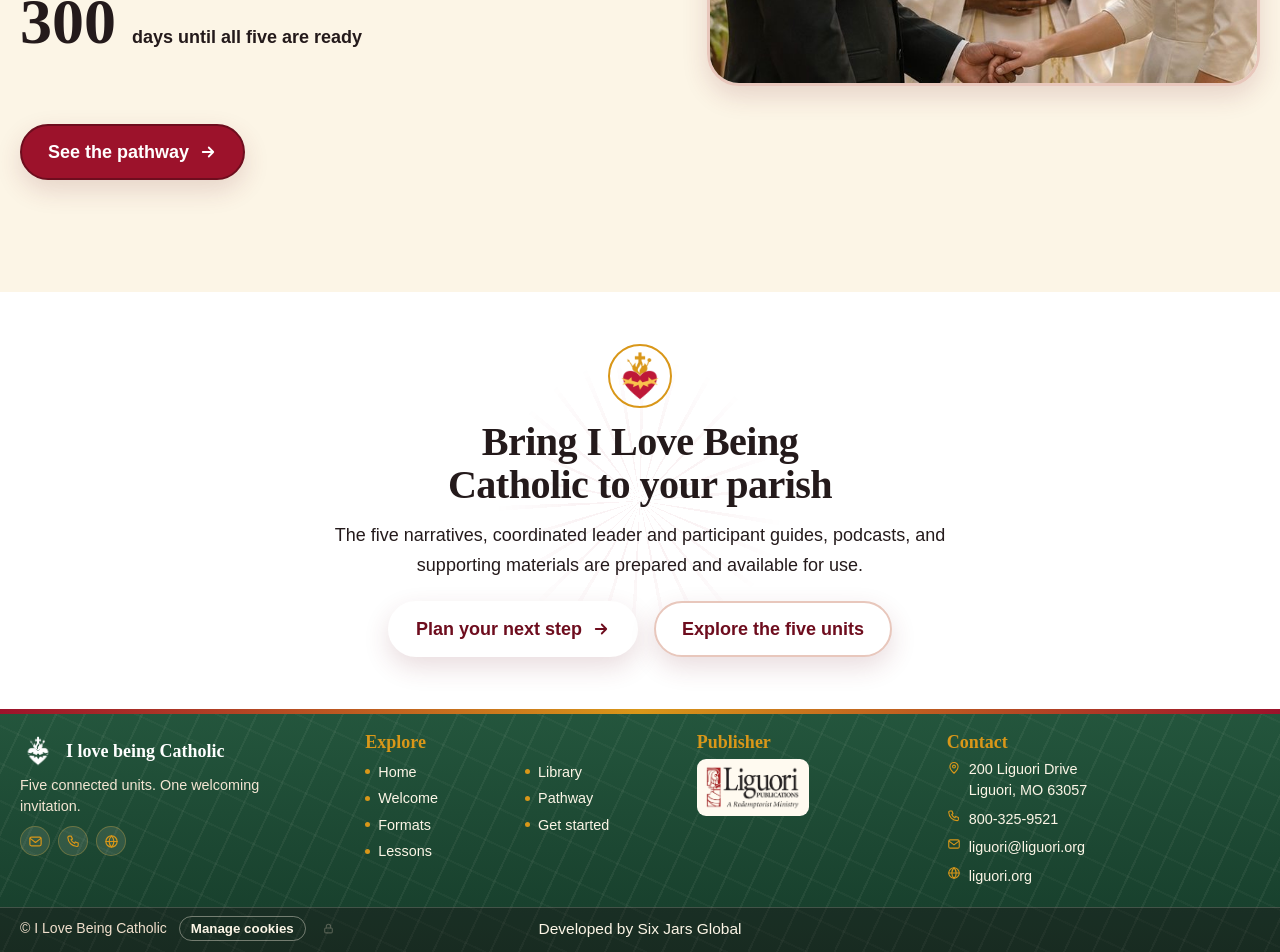
==== commit 1a6ffe50: "Round 26: restore hero curve (fixed color), de-italicize ticker, recenter aims arrows - Bring back t" ====
--- a/index.html
+++ b/index.html
@@ -4,7 +4,7 @@
 <meta property="og:title" content="I love being Catholic — An invitation to parish adult formation"><meta property="og:description" content="Five connected units. One welcoming invitation. A parish adult formation program from Liguori Publications."><meta property="og:type" content="website">
 <link rel="icon" type="image/png" href="assets/img/favicon.png"><link rel="apple-touch-icon" href="assets/img/apple-touch-icon.png">
 <link rel="preload" href="assets/fonts/crimson-pro-latin-wght-normal.woff2" as="font" type="font/woff2" crossorigin>
-<link rel="stylesheet" href="assets/css/style.css?v=1795711039"></head><body>
+<link rel="stylesheet" href="assets/css/style.css?v=1795716649"></head><body>
 <a class="skip" href="#main">Skip to content</a><div class="progress" aria-hidden="true"></div>
 <header class="header"><div class="bar">
 <a class="brand" href="index.html" aria-label="I love being Catholic — home"><img src="assets/img/sacred-heart-color-sq.png" alt="" width="46" height="46"><b>I love being Catholic</b></a>
@@ -94,5 +94,5 @@
 <a class="to-prev" href="index.html" aria-label="Previous page"><svg viewBox="0 0 24 24" fill="none" stroke="currentColor" stroke-width="2.4" stroke-linecap="round" stroke-linejoin="round" aria-hidden="true"><path d="M19 12H5M11 6l-6 6 6 6"/></svg><span class="pv-t">Back</span></a>
 <a class="to-next" href="invitation.html" aria-label="Next page"><span class="nx-t">Next</span><svg viewBox="0 0 24 24" width="18" height="18" fill="none" stroke="currentColor" stroke-width="2.4" stroke-linecap="round" stroke-linejoin="round" aria-hidden="true"><path d="M5 12h14M13 6l6 6-6 6"/></svg></a>
 <button class="to-top" aria-label="Back to top"><svg viewBox="0 0 24 24" fill="none" stroke="currentColor" stroke-width="2.4" stroke-linecap="round" stroke-linejoin="round" aria-hidden="true"><path d="M12 19V5M6 11l6-6 6 6"/></svg></button>
-<script src="assets/js/main.js?v=1795711039"></script>
-<script src="assets/js/admin.js?v=1795711039" defer></script></body></html>+<script src="assets/js/main.js?v=1795716649"></script>
+<script src="assets/js/admin.js?v=1795716649" defer></script></body></html>
--- a/assets/css/style.css
+++ b/assets/css/style.css
@@ -1269,3 +1269,41 @@
 
 /* 14. A smaller submit button, scoped to the enquiry form only — every other button is untouched */
 .contact form .btn{padding:12px 22px;min-height:42px;font-size:.92rem}
+
+/* ===================================================================
+   Round 25: four follow-up fixes
+   =================================================================== */
+
+/* The submit button was stretching to the form's full grid width — shrink it to its content */
+.contact form .btn{justify-self:start;width:auto}
+
+/* Make the new "back" button match the maroon/white styling of the next & top buttons,
+   so all three floating arrows read as the same family instead of two colors */
+.to-prev{background:var(--maroon);color:#fff;border:2px solid #fff;box-shadow:0 0 0 2px var(--gold-b),0 10px 22px rgba(61,7,18,.25)}
+@media(hover:hover){.to-prev:hover{background:#7a0d26}}
+
+/* Drop the gradient connector line behind the learning-aims chevrons entirely —
+   it was showing through as a red line right after each arrow */
+.aims-flow::before{display:none}
+
+/* Remove the white curved patch under every page's hero banner */
+.page-hero::after{display:none}
+
+/* ===================================================================
+   Round 26: bring the hero curve back (just fix its color), drop the
+   remaining italic in the homepage ticker, and nudge the learning-aims
+   arrows so their visual tip, not just their bounding box, sits centered
+   =================================================================== */
+
+/* The curve itself was fine — it only looked like a stray white patch because it was
+   tied to --bg (now near-white). Pin it to the pink band every inner page lands on
+   right after the hero, so it always blends instead of tracking --bg. */
+.page-hero::after{display:block;background:#fdeceb}
+
+/* Ticker: "I love being Catholic because of <unit>" — drop the italic on the unit name */
+.marquee span{font-style:normal}
+
+/* The chevron's border corners meet off-center, so its visual tip sat closer to the
+   next card than the bounding box suggested — nudge it back toward the true midpoint */
+.aims-flow .card:not(:last-child)::before{right:-23px}
+@media(max-width:860px){.aims-flow .card:not(:last-child)::before{bottom:-27px}}
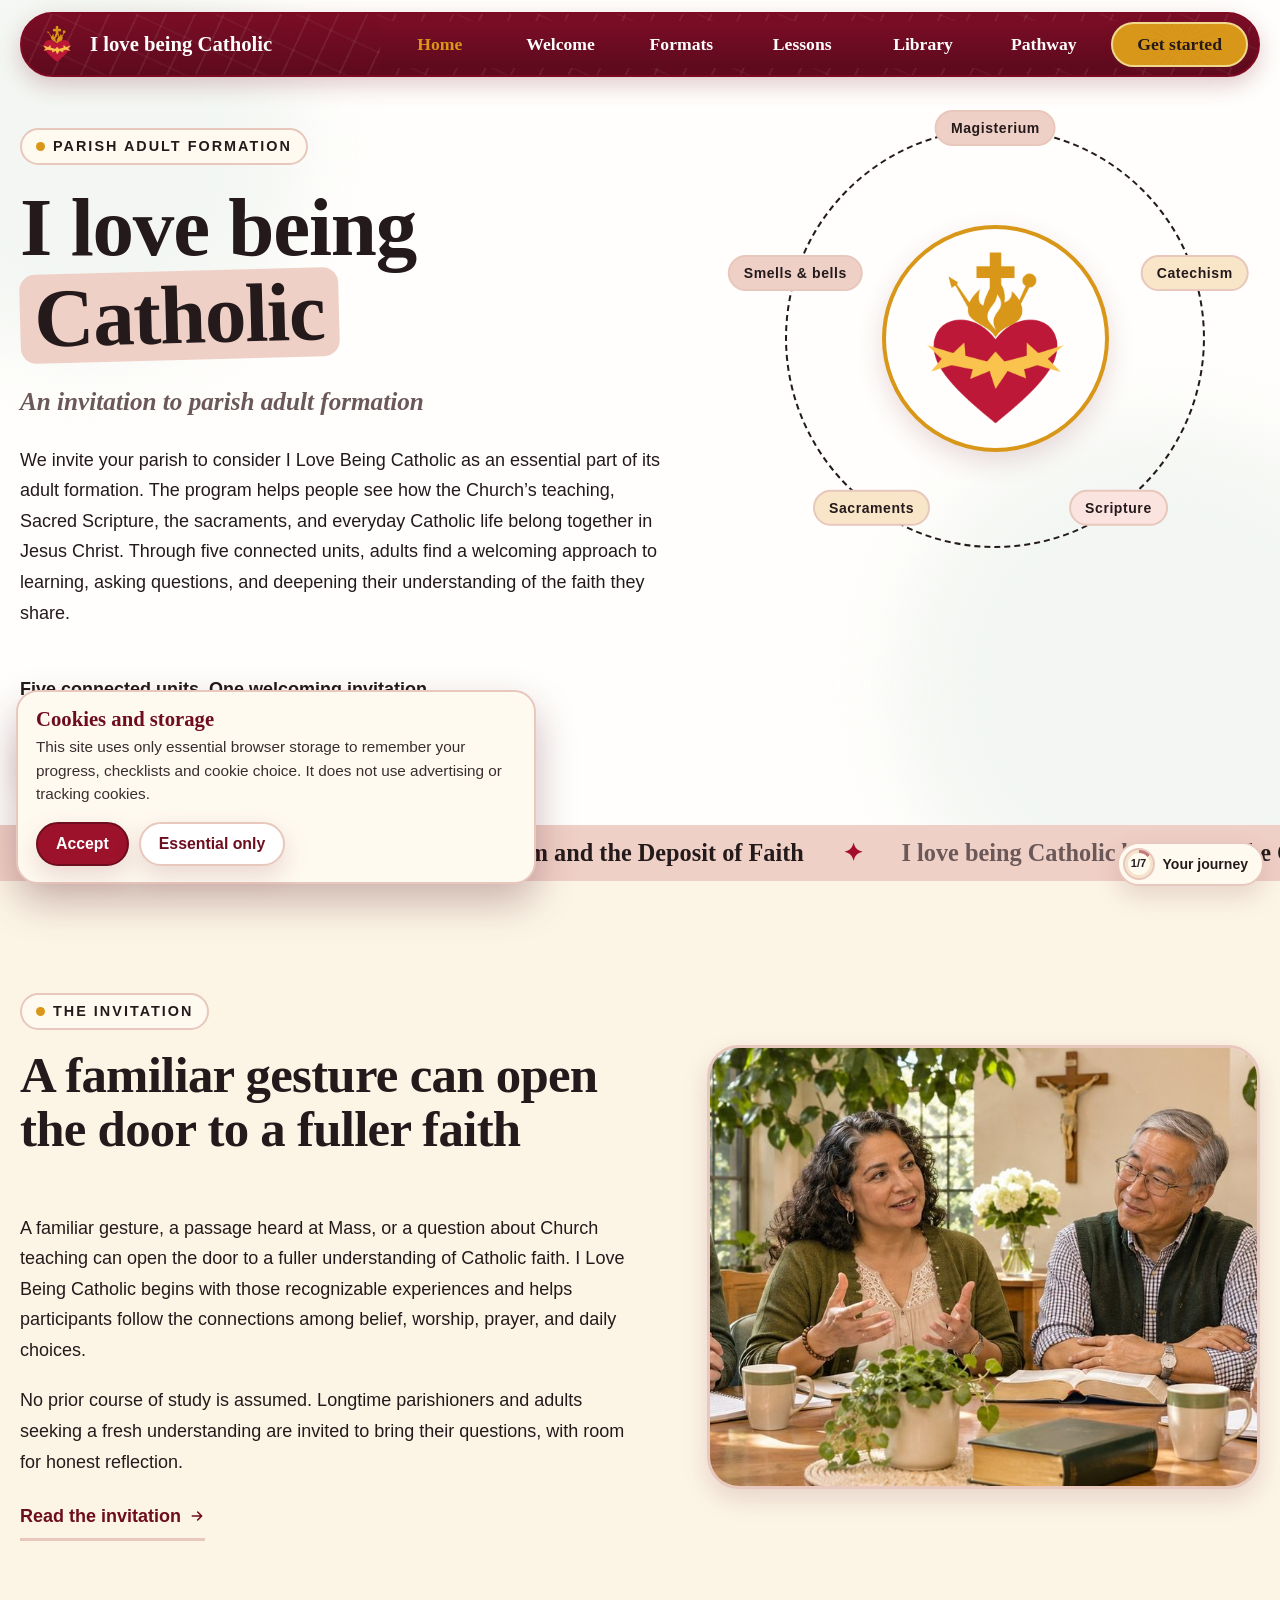
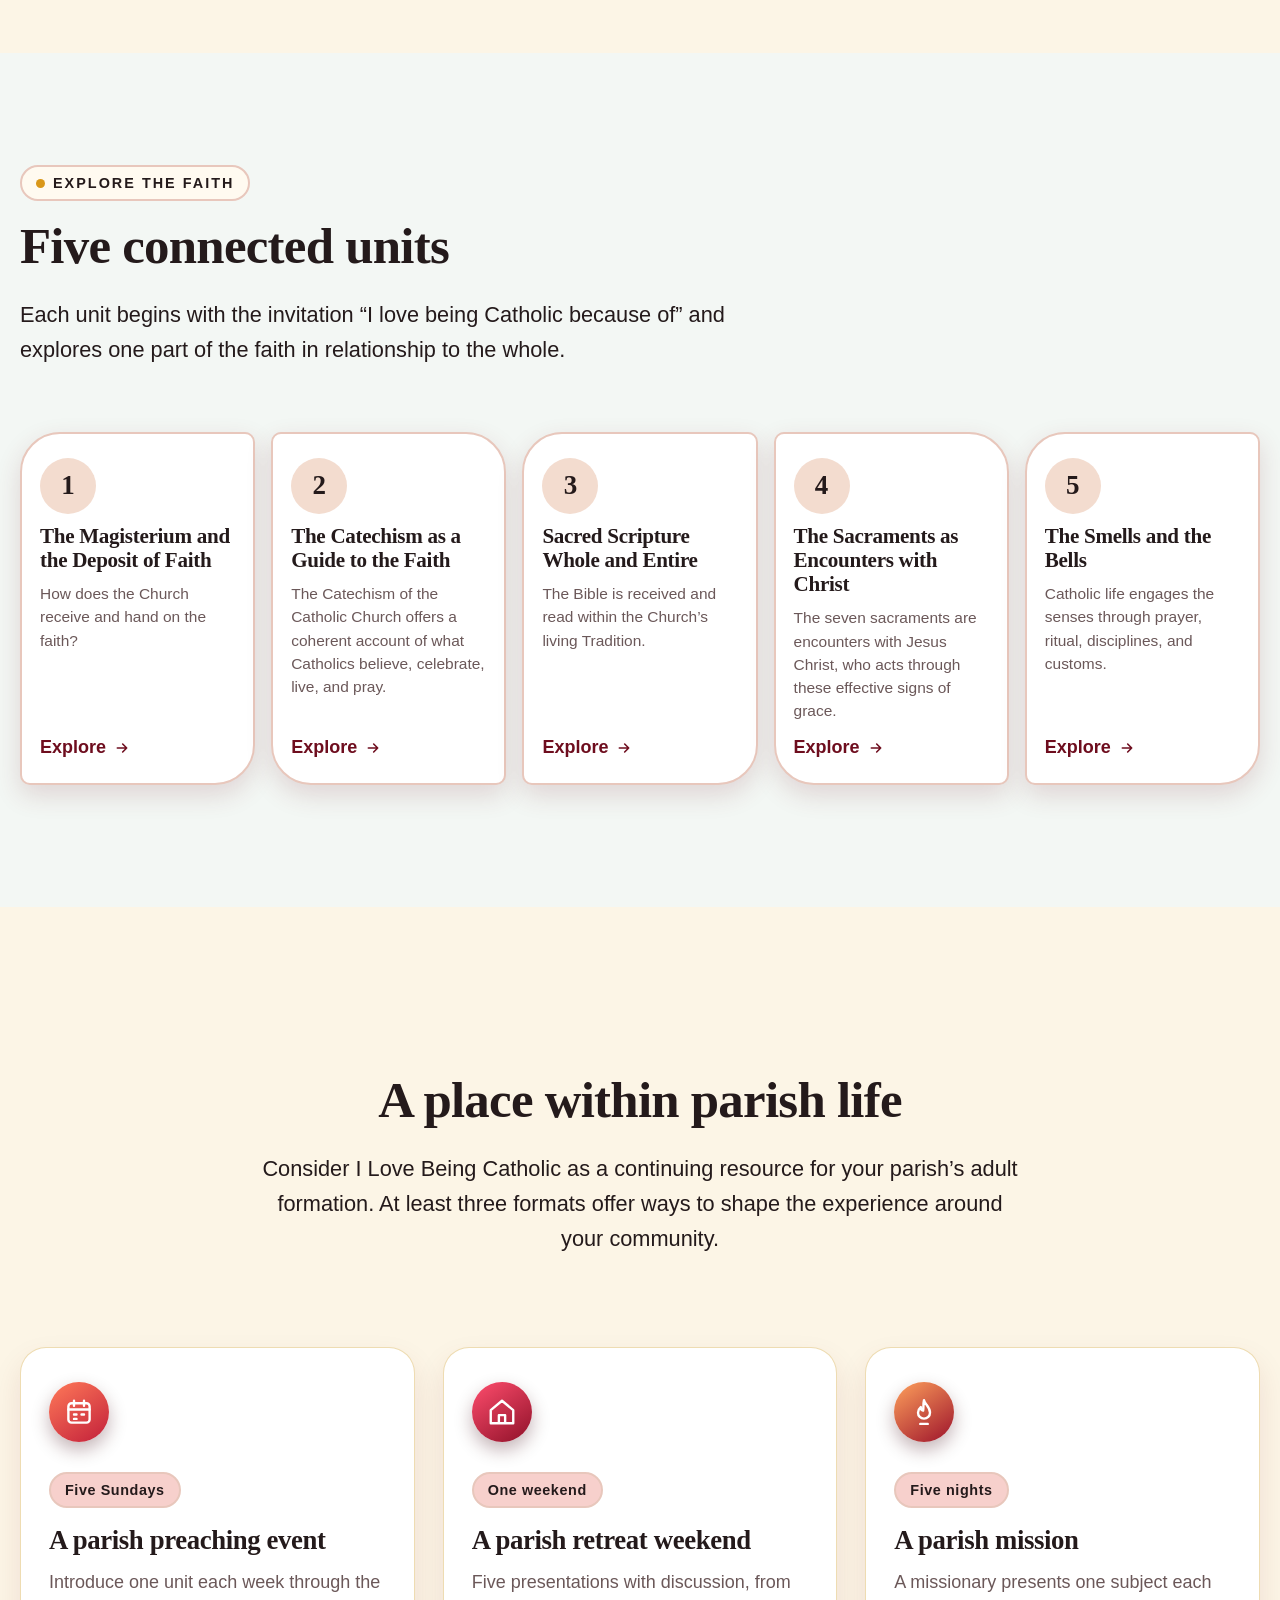
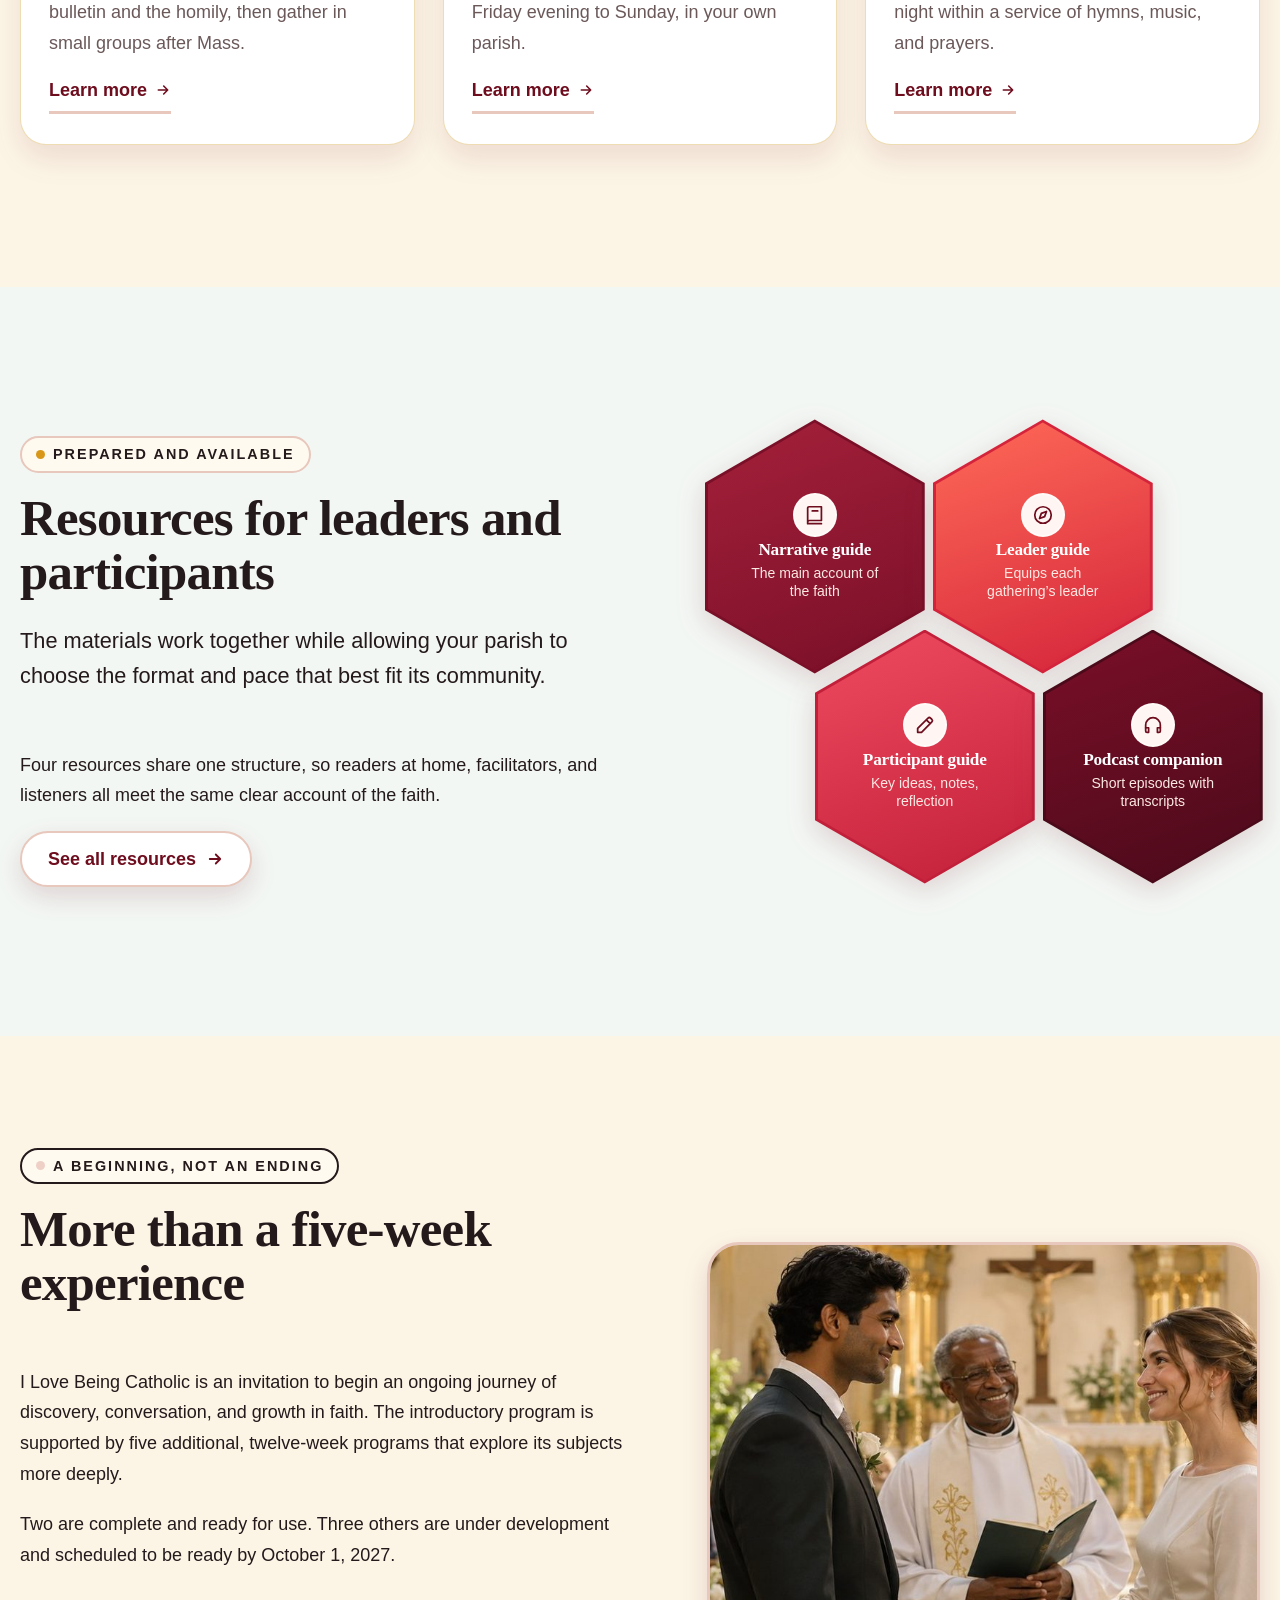
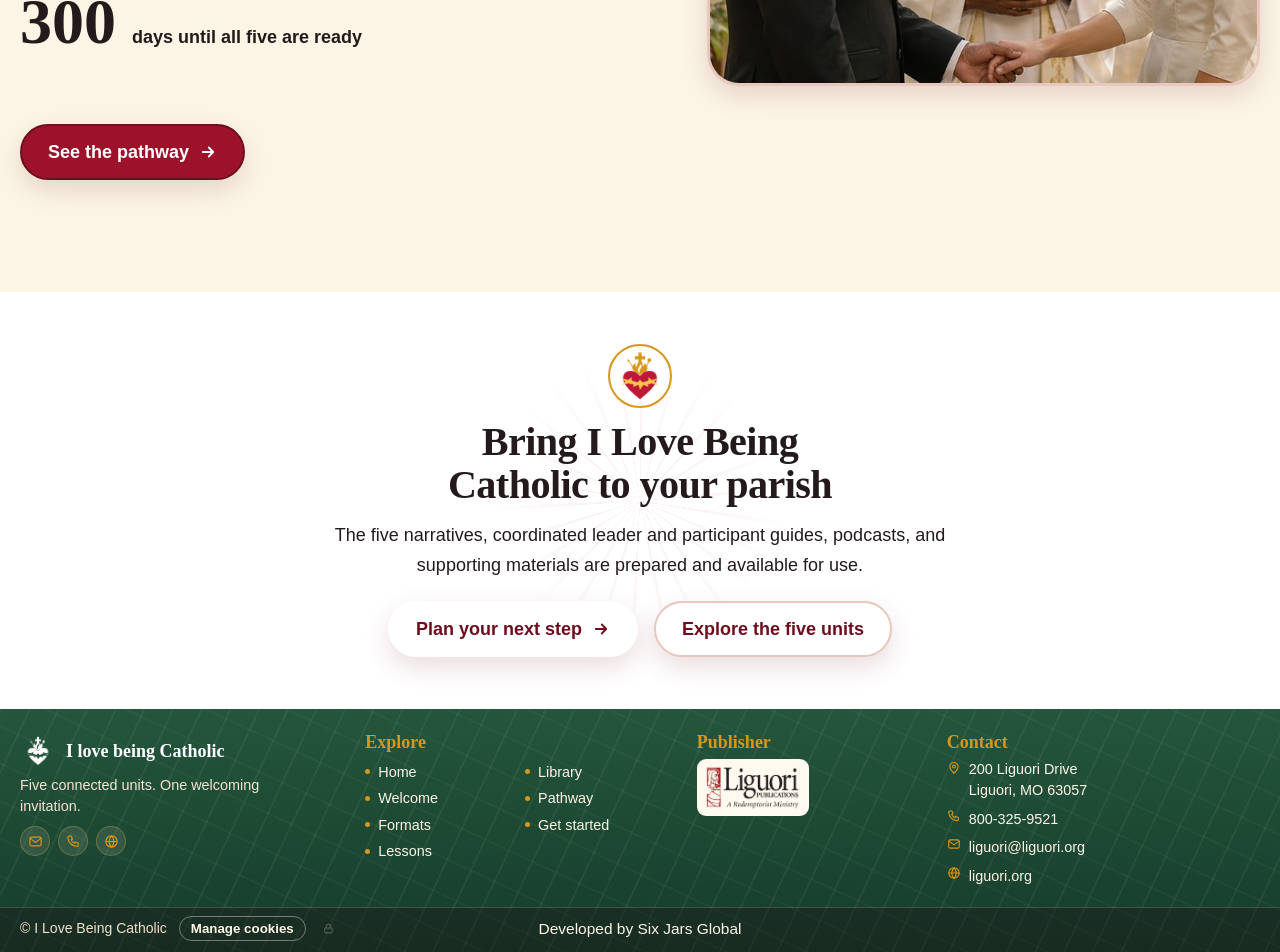
==== commit 041dbcaa: "Round 28: remove the maroon/gold gradient stripe above the footer Co-Authored-By: Claude Sonnet 5 <n" ====
--- a/index.html
+++ b/index.html
@@ -4,7 +4,7 @@
 <meta property="og:title" content="I love being Catholic — An invitation to parish adult formation"><meta property="og:description" content="Five connected units. One welcoming invitation. A parish adult formation program from Liguori Publications."><meta property="og:type" content="website">
 <link rel="icon" type="image/png" href="assets/img/favicon.png"><link rel="apple-touch-icon" href="assets/img/apple-touch-icon.png">
 <link rel="preload" href="assets/fonts/crimson-pro-latin-wght-normal.woff2" as="font" type="font/woff2" crossorigin>
-<link rel="stylesheet" href="assets/css/style.css?v=1795716649"></head><body>
+<link rel="stylesheet" href="assets/css/style.css?v=1795719327"></head><body>
 <a class="skip" href="#main">Skip to content</a><div class="progress" aria-hidden="true"></div>
 <header class="header"><div class="bar">
 <a class="brand" href="index.html" aria-label="I love being Catholic — home"><img src="assets/img/sacred-heart-color-sq.png" alt="" width="46" height="46"><b>I love being Catholic</b></a>
@@ -94,5 +94,5 @@
 <a class="to-prev" href="index.html" aria-label="Previous page"><svg viewBox="0 0 24 24" fill="none" stroke="currentColor" stroke-width="2.4" stroke-linecap="round" stroke-linejoin="round" aria-hidden="true"><path d="M19 12H5M11 6l-6 6 6 6"/></svg><span class="pv-t">Back</span></a>
 <a class="to-next" href="invitation.html" aria-label="Next page"><span class="nx-t">Next</span><svg viewBox="0 0 24 24" width="18" height="18" fill="none" stroke="currentColor" stroke-width="2.4" stroke-linecap="round" stroke-linejoin="round" aria-hidden="true"><path d="M5 12h14M13 6l6 6-6 6"/></svg></a>
 <button class="to-top" aria-label="Back to top"><svg viewBox="0 0 24 24" fill="none" stroke="currentColor" stroke-width="2.4" stroke-linecap="round" stroke-linejoin="round" aria-hidden="true"><path d="M12 19V5M6 11l6-6 6 6"/></svg></button>
-<script src="assets/js/main.js?v=1795716649"></script>
-<script src="assets/js/admin.js?v=1795716649" defer></script></body></html>+<script src="assets/js/main.js?v=1795719327"></script>
+<script src="assets/js/admin.js?v=1795719327" defer></script></body></html>
--- a/assets/css/style.css
+++ b/assets/css/style.css
@@ -1298,7 +1298,10 @@
 /* The curve itself was fine — it only looked like a stray white patch because it was
    tied to --bg (now near-white). Pin it to the pink band every inner page lands on
    right after the hero, so it always blends instead of tracking --bg. */
-.page-hero::after{display:block;background:#fdeceb}
+.page-hero::after{display:block;background:#f3f7f4}
+
+/* Remove the maroon/gold gradient stripe above the footer */
+.foot::before{display:none}
 
 /* Ticker: "I love being Catholic because of <unit>" — drop the italic on the unit name */
 .marquee span{font-style:normal}
